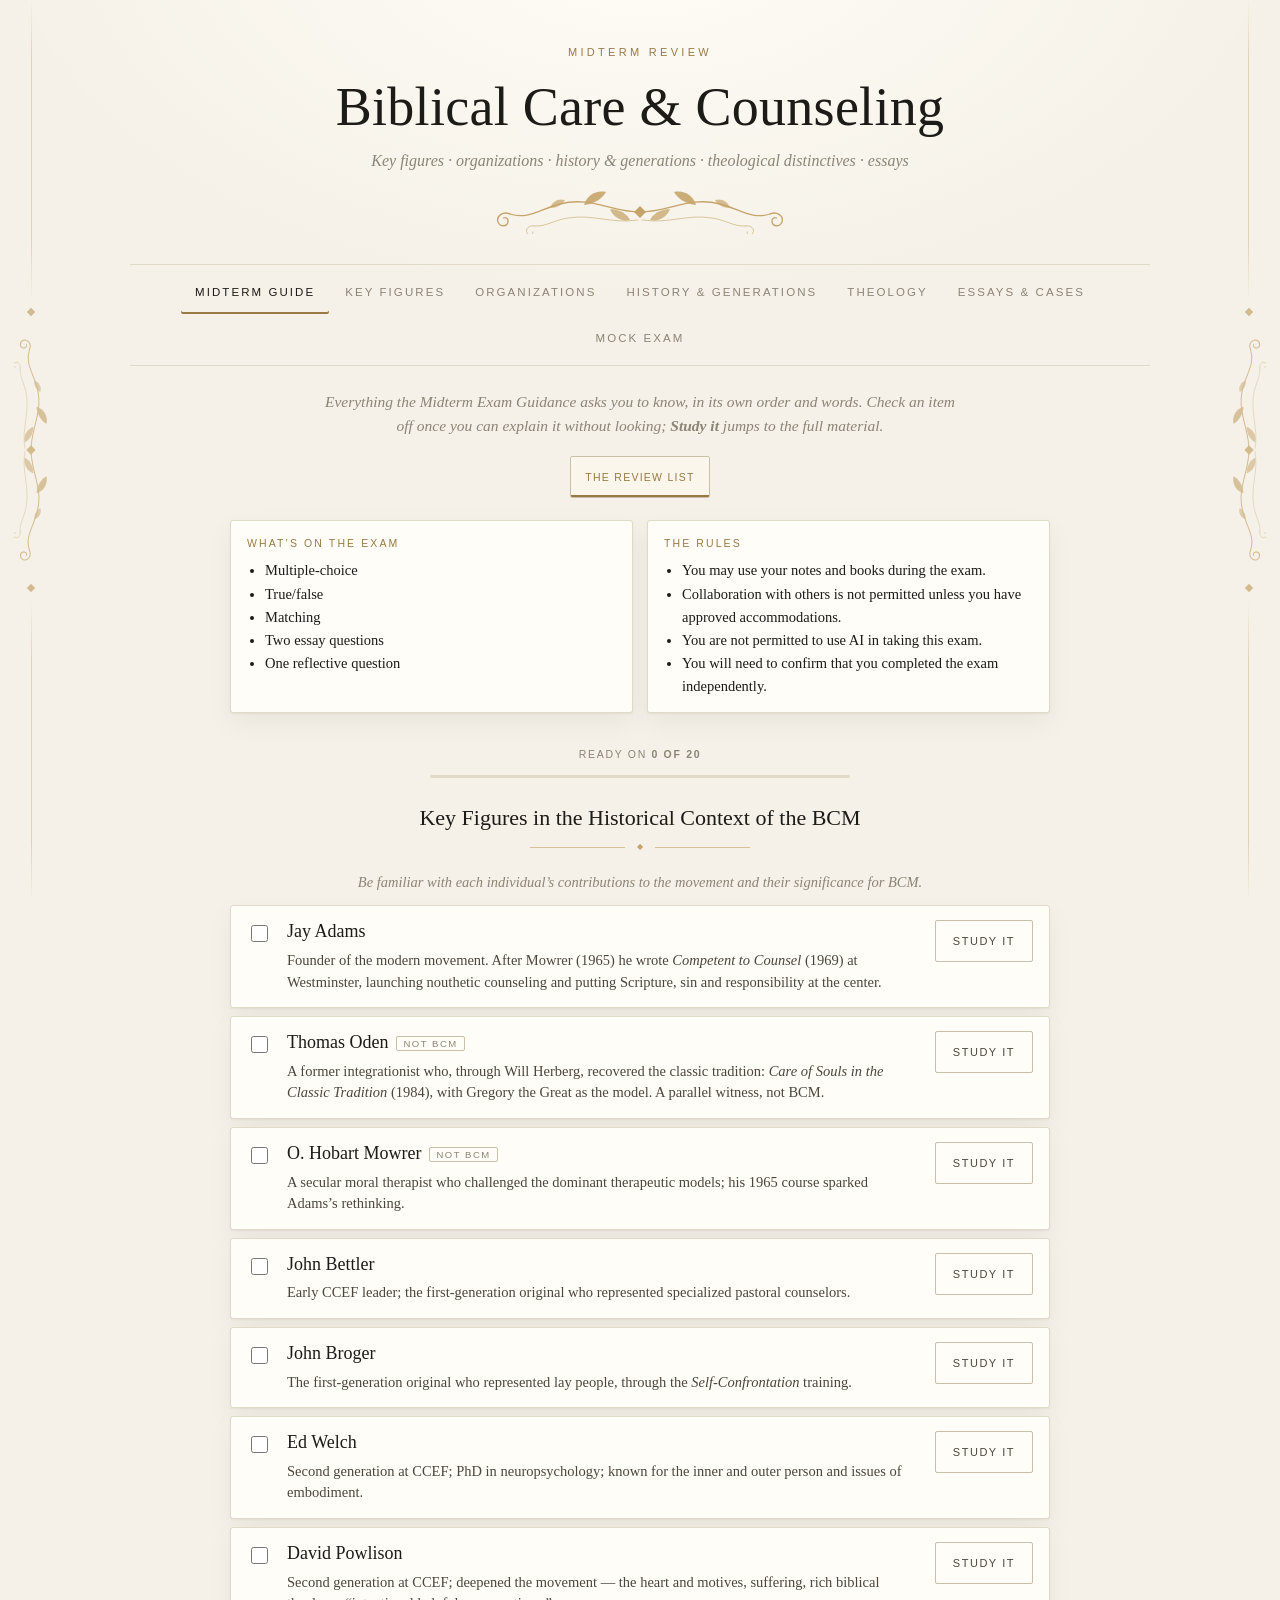
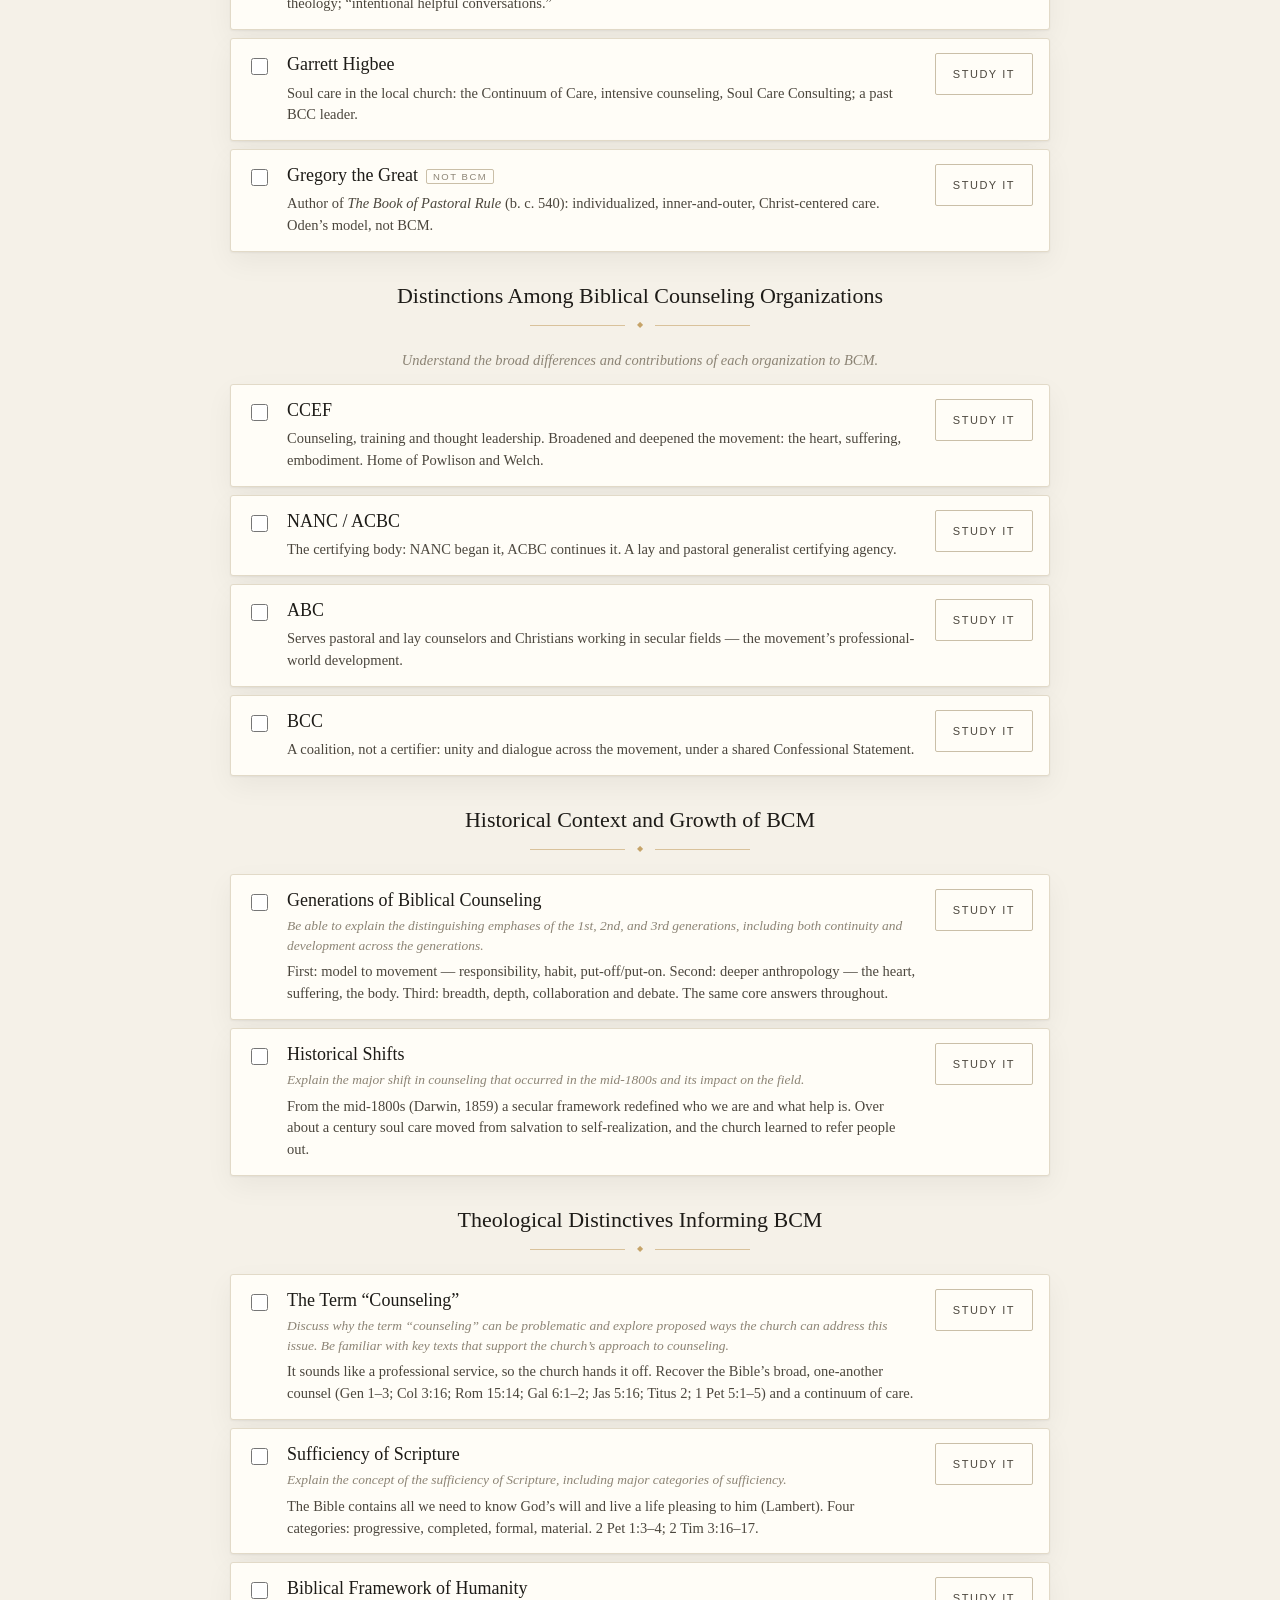
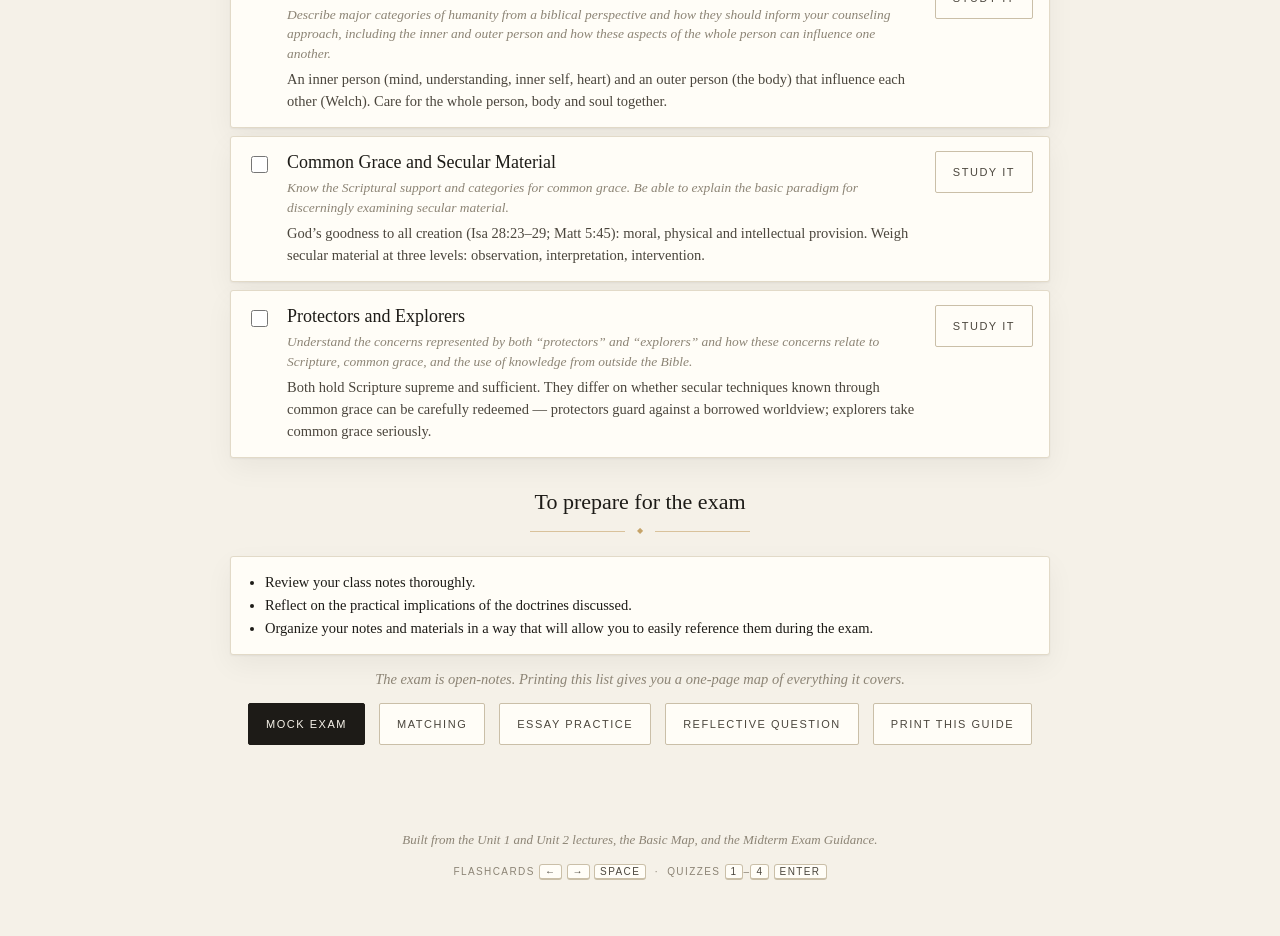
==== index.html @ 4cc7ddd6 "Midterm review for Biblical Care and Counseling Midterm Guide mirroring the exam guidance, key figur" ====
<!doctype html>
<html lang="en">
<head>
<meta charset="utf-8">
<meta name="viewport" content="width=device-width, initial-scale=1">
<title>Biblical Care &amp; Counseling &mdash; Midterm Review</title>
<meta name="description" content="Midterm review for Biblical Care and Counseling: key figures, organizations, the history and generations of the biblical counseling movement, and the theological distinctives. Charts, flashcards, matching, quizzes and essay outlines.">
<meta name="theme-color" content="#f5f1e8">
<link rel="icon" type="image/png" href="icon.png">
<link rel="apple-touch-icon" href="icon.png">
<meta property="og:type" content="website">
<meta property="og:site_name" content="Biblical Care &amp; Counseling &mdash; Midterm Review">
<meta property="og:url" content="https://daniel-projectt.github.io/bcc-midterm/">
<meta property="og:title" content="Biblical Care &amp; Counseling &mdash; Midterm Review">
<meta property="og:description" content="Key figures, organizations, history and generations, theological distinctives, essay outlines. Charts, flashcards, match and quizzes.">
<meta property="og:image" content="https://daniel-projectt.github.io/bcc-midterm/preview.png">
<meta property="og:image:width" content="1200">
<meta property="og:image:height" content="630">
<meta name="twitter:card" content="summary_large_image">
<style>
:root{
  --bg:#f5f1e8;
  --surface:#fffdf7;
  --surface-2:#faf6ec;
  --ink:#1d1b17;
  --ink-soft:#4b463d;
  --muted:#8c8475;
  --line:#e2dac8;
  --line-strong:#cabfa8;
  --gold:#9a7a44;
  --gold-soft:#c6a469;
  --ok:#3c6a51;
  --ok-bg:#e8f0ea;
  --bad:#9c3a2d;
  --bad-bg:#f8e7e4;
  --shadow:0 1px 2px rgba(29,27,23,.05), 0 10px 28px rgba(29,27,23,.05);
  --serif:"Palatino Linotype","Book Antiqua",Palatino,Cambria,"Times New Roman",serif;
  --greek:"Palatino Linotype",Cambria,"Times New Roman","Gentium Plus",serif;
  --sans:Optima,Candara,"Segoe UI",-apple-system,BlinkMacSystemFont,"Helvetica Neue",Arial,sans-serif;
}
*,*::before,*::after{box-sizing:border-box}
html{-webkit-text-size-adjust:100%}
body{
  margin:0;
  font-family:var(--serif);
  font-size:17px;line-height:1.6;
  color:var(--ink);
  background-color:var(--bg);
  background-image:radial-gradient(900px 520px at 50% -8%,#fffdf7 0%,rgba(255,253,247,0) 72%);
  background-attachment:fixed;
  -webkit-font-smoothing:antialiased;
}
.wrap{max-width:1060px;margin:0 auto;padding:0 20px;position:relative;z-index:1}
.gk{font-family:var(--greek)}

/* ---------- engraved side rails ---------- */
/* Slim by default (phones): a ruled margin with one diamond.
   Wider screens grow it into the flourish from the masthead, turned on its side. */
.rail{position:fixed;top:0;bottom:0;width:22px;display:none;flex-direction:column;align-items:center;justify-content:center;color:var(--gold-soft);pointer-events:none;z-index:0}
.rail.left{left:0}
.rail.right{right:0;transform:scaleX(-1)}
.rail .stem{flex:1 1 auto;width:1px;min-height:24px;background:linear-gradient(to bottom,transparent,currentColor 20%,currentColor 80%,transparent);opacity:.42}
.rail .bead{flex:0 0 auto;width:6px;height:6px;background:currentColor;transform:rotate(45deg);opacity:.7;margin:10px 0}
.rail .vine{display:none;flex:0 1 auto;width:34px;height:250px;min-height:120px;opacity:.7}
.rail .bead.bot{display:none}
@media (min-height:520px){ .rail{display:flex} }
@media (min-width:1180px) and (min-height:560px){
  .rail{width:62px}
  .rail .vine,.rail .bead.bot{display:block}
  .rail .vine{margin:0}
  .rail .vine{flex:0 1 auto}
}
@media (min-width:1380px){ .rail{width:84px} .rail .vine{width:46px;height:330px} }
@media (min-width:1600px){ .rail{width:104px} .rail .vine{width:56px;height:410px} }

/* ---------- masthead ---------- */
header{text-align:center;padding-block:44px 4px}
.eyebrow{font-family:var(--sans);font-size:11px;letter-spacing:.3em;text-transform:uppercase;color:var(--gold);margin:0 0 16px}
h1{font-weight:400;font-size:clamp(32px,6.2vw,54px);line-height:1.08;margin:0;letter-spacing:.005em}
.sub{margin:12px 0 0;color:var(--muted);font-style:italic;font-size:16px}
.orn{color:var(--gold-soft);display:block;margin:16px auto 0;width:min(320px,82%);height:auto}
.h2{font-weight:400;font-size:23px;text-align:center;margin:36px 0 6px;letter-spacing:.01em}
.h2 + .lead{margin-top:0}
.lead{text-align:center;font-style:italic;color:var(--muted);font-size:15px;max-width:640px;margin:0 auto 18px;line-height:1.55}
.divider{display:flex;align-items:center;gap:12px;justify-content:center;color:var(--gold-soft);margin:6px auto 18px;max-width:220px}
.divider::before,.divider::after{content:"";flex:1;height:1px;background:currentColor;opacity:.6}
.divider span{font-size:8px}

/* ---------- topics + modes ---------- */
.topics{display:flex;flex-wrap:wrap;justify-content:center;gap:2px;margin:26px 0 0;border-top:1px solid var(--line);border-bottom:1px solid var(--line);padding:5px 0}
.topic-btn{font-family:var(--sans);font-size:11.5px;letter-spacing:.18em;text-transform:uppercase;padding:13px 18px;background:none;border:0;color:var(--muted);cursor:pointer;border-radius:2px;transition:color .18s,box-shadow .18s;min-height:44px}
.topic-btn:hover{color:var(--ink)}
.topic-btn[aria-selected="true"]{color:var(--ink);box-shadow:inset 0 -2px 0 var(--gold)}
.intro{text-align:center;font-style:italic;color:var(--muted);margin:24px auto 0;max-width:640px;font-size:15.5px;line-height:1.55}
.modes{display:flex;justify-content:center;margin:18px 0 22px}
.hint{text-align:center;font-family:var(--sans);font-size:11px;letter-spacing:.08em;color:var(--muted);margin:-6px 0 18px;line-height:1.6}
.topic[hidden],.panel[hidden]{display:none}

/* ---------- generic controls ---------- */
.toolbar{display:flex;flex-wrap:wrap;gap:10px 14px;align-items:center;justify-content:center;margin:0 0 22px}
.toolbar.tight{margin:14px 0 0}
.btn{font-family:var(--sans);font-size:11px;letter-spacing:.14em;text-transform:uppercase;padding:11px 17px;min-height:42px;background:var(--surface);border:1px solid var(--line-strong);border-radius:2px;color:var(--ink-soft);cursor:pointer;transition:.18s}
.btn:hover{border-color:var(--gold);color:var(--gold)}
.btn.primary{background:var(--ink);border-color:var(--ink);color:#f7f3ea}
.btn.primary:hover{background:var(--gold);border-color:var(--gold);color:#fffdf7}
.btn:disabled{opacity:.4;cursor:not-allowed}
.seg{display:inline-flex;flex-wrap:wrap;border:1px solid var(--line-strong);border-radius:2px;overflow:hidden;background:var(--surface)}
.seg button{font-family:var(--sans);font-size:10.5px;letter-spacing:.12em;text-transform:uppercase;padding:10px 14px;min-height:40px;background:none;border:0;border-right:1px solid var(--line);color:var(--muted);cursor:pointer;transition:.18s}
.seg button:last-child{border-right:0}
.seg button[aria-pressed="true"]{background:var(--surface-2);color:var(--gold);box-shadow:inset 0 -2px 0 var(--gold)}
.seg button:hover{color:var(--ink)}
.label{font-family:var(--sans);font-size:10.5px;letter-spacing:.16em;text-transform:uppercase;color:var(--muted)}
button:focus-visible,.tile:focus-visible,.answer:focus-visible{outline:2px solid var(--gold);outline-offset:2px}
.spk{background:none;border:0;color:var(--line-strong);cursor:pointer;padding:6px;line-height:0;border-radius:50%;transition:.18s;vertical-align:middle}
.spk:hover{color:var(--gold);background:var(--surface-2)}

/* ---------- engraved bits ---------- */
.engraved{color:#fffdf5;-webkit-text-stroke:.6px rgba(150,118,64,.7);text-shadow:-1px -1px 0 #fff,2px 3px 5px rgba(96,78,48,.28)}
.card-corners{position:relative}
.card-corners .c{position:absolute;width:42px;height:42px;color:var(--gold-soft);opacity:.85;pointer-events:none}
.c.tl{top:6px;left:6px}.c.tr{top:6px;right:6px;transform:scaleX(-1)}.c.bl{bottom:6px;left:6px;transform:scaleY(-1)}.c.br{bottom:6px;right:6px;transform:scale(-1)}

/* ---------- review grid ---------- */
.grid{display:grid;grid-template-columns:repeat(auto-fill,minmax(184px,1fr));gap:14px}
.card{position:relative;background:var(--surface);border:1px solid var(--line);border-radius:3px;padding:20px 14px 16px;text-align:center;box-shadow:var(--shadow)}
.card.masked{cursor:pointer}
.card .num{position:absolute;top:9px;left:12px;font-family:var(--sans);font-size:10px;letter-spacing:.12em;color:var(--muted)}
.card .spk{position:absolute;top:5px;right:6px}
.glyphs{font-family:var(--greek);font-size:46px;line-height:1.15;letter-spacing:.04em}
.glyphs .lo,.lo{color:var(--gold)}
.name{font-family:var(--sans);font-size:11.5px;letter-spacing:.2em;text-transform:uppercase;margin-top:10px}
.tr{font-family:var(--sans);font-size:10.5px;letter-spacing:.1em;color:var(--muted);margin-top:3px}
.sound{font-style:italic;font-size:14.5px;color:var(--ink-soft);margin-top:7px;line-height:1.4}
.veil{filter:blur(9px);transition:filter .25s;user-select:none}
.veil.shown{filter:none}
.note{text-align:center;font-style:italic;color:var(--muted);font-size:14.5px;margin:22px auto 0;max-width:640px;line-height:1.55}

/* ---------- flashcards ---------- */
.flashWrap{max-width:470px;margin:0 auto}
.flash{perspective:1400px;height:350px;cursor:pointer}
.flashInner{position:relative;width:100%;height:100%;transition:transform .55s cubic-bezier(.4,.1,.2,1);transform-style:preserve-3d}
.flash.flipped .flashInner{transform:rotateY(180deg)}
.flash.noanim .flashInner{transition:none}   /* snap back to the front, so the next card's back never shows mid-turn */
.face{position:absolute;inset:0;backface-visibility:hidden;-webkit-backface-visibility:hidden;background:var(--surface);border:1px solid var(--line);border-radius:4px;box-shadow:var(--shadow);display:flex;flex-direction:column;align-items:center;justify-content:center;padding:28px 34px;overflow:auto;text-align:center}
.face.back{transform:rotateY(180deg);background:var(--surface-2)}
.face .big{font-family:var(--greek);font-size:clamp(66px,15vw,104px);line-height:1;letter-spacing:.03em}
.face .mid{font-family:var(--sans);font-size:clamp(22px,5.5vw,34px);letter-spacing:.14em;text-transform:uppercase}
.face .hint{font-family:var(--sans);font-size:10px;letter-spacing:.22em;text-transform:uppercase;color:var(--muted);margin:16px 0 0}
.face .bname{font-family:var(--sans);font-size:12.5px;letter-spacing:.22em;text-transform:uppercase;margin-top:12px}
.face .btr{font-family:var(--sans);font-size:10.5px;letter-spacing:.1em;color:var(--muted);margin-top:5px}
.face .bsound{font-style:italic;font-size:15px;margin-top:9px;color:var(--ink-soft);line-height:1.45}
.face .forms{font-family:var(--greek);font-size:21px;margin-top:10px;color:var(--gold);line-height:1.4}
.progress{height:2px;background:var(--line);margin:18px 0 10px;border-radius:2px;overflow:hidden}
.progress i{display:block;height:100%;background:var(--gold);transition:width .3s}
.counter{text-align:center;font-family:var(--sans);font-size:10.5px;letter-spacing:.18em;color:var(--muted);text-transform:uppercase;margin:0}

/* ---------- match ---------- */
.matchGrid{display:grid;grid-template-columns:1fr 1fr;gap:20px 26px;align-items:start}
.col h3{font-family:var(--sans);font-size:10.5px;letter-spacing:.2em;text-transform:uppercase;color:var(--muted);font-weight:400;margin:0 0 12px;text-align:center}
.tiles{display:grid;grid-template-columns:repeat(auto-fill,minmax(66px,1fr));gap:9px}
.tile{aspect-ratio:1;display:grid;place-items:center;font-family:var(--greek);font-size:31px;background:var(--surface);border:1px solid var(--line);border-radius:3px;cursor:pointer;color:var(--ink);transition:.16s;box-shadow:var(--shadow)}
.tile:hover{border-color:var(--gold-soft)}
.tiles.wide{grid-template-columns:repeat(auto-fill,minmax(126px,1fr))}
.tiles.wide .tile{aspect-ratio:auto;min-height:58px;padding:10px 8px;font-family:var(--sans);font-size:11.5px;letter-spacing:.14em;text-transform:uppercase;text-align:center;line-height:1.35}
.tiles.wide.sound .tile{font-family:var(--serif);font-size:14px;letter-spacing:0;text-transform:none;font-style:italic}
.tile.sel{border-color:var(--gold);box-shadow:0 0 0 2px rgba(154,122,68,.22)}
.tile.done{opacity:.3;pointer-events:none;border-style:dashed;color:var(--ok);border-color:var(--ok)}
.tile.bad{animation:shake .36s;border-color:var(--bad);color:var(--bad);background:var(--bad-bg)}
@keyframes shake{0%,100%{transform:translateX(0)}20%{transform:translateX(-5px)}40%{transform:translateX(5px)}60%{transform:translateX(-3px)}80%{transform:translateX(3px)}}
.scoreline{text-align:center;font-family:var(--sans);font-size:11px;letter-spacing:.16em;text-transform:uppercase;color:var(--muted);margin:0 0 18px}
.scoreline b{color:var(--ink);font-weight:400}
.banner{text-align:center;background:var(--ok-bg);border:1px solid #cbdcd0;color:var(--ok);border-radius:3px;padding:14px;margin:0 0 20px;font-style:italic}

/* ---------- quiz / practice ---------- */
.quizWrap{max-width:680px;margin:0 auto}
.dots{display:flex;flex-wrap:wrap;gap:6px;justify-content:center;margin-bottom:24px}
.dots i{width:7px;height:7px;border-radius:50%;background:var(--line-strong);transition:.2s}
.dots i.on{background:var(--gold);transform:scale(1.35)}
.dots i.ok{background:var(--ok)}
.dots i.no{background:var(--bad)}
.qcard{background:var(--surface);border:1px solid var(--line);border-radius:4px;box-shadow:var(--shadow);padding:34px 30px 30px}
.qnum{font-family:var(--sans);font-size:10px;letter-spacing:.24em;text-transform:uppercase;color:var(--gold);text-align:center}
.qtext{text-align:center;font-size:20px;margin:12px auto 0;line-height:1.45;max-width:520px}
.qglyph{font-family:var(--greek);text-align:center;font-size:82px;line-height:1.15;margin:12px 0 0;letter-spacing:.04em}
.qglyph.word{font-size:58px}
.qglyph.ink{color:var(--ink)}
.meaning{text-align:center;font-style:italic;color:var(--muted);margin:4px 0 16px}
.opts{display:grid;grid-template-columns:1fr 1fr;gap:11px;margin-top:24px}
.opt{position:relative;font-family:var(--serif);font-size:16.5px;background:var(--surface-2);border:1px solid var(--line);border-radius:3px;padding:16px 14px 14px;min-height:54px;cursor:pointer;color:var(--ink);transition:.16s;text-align:center;line-height:1.35}
.opt:hover:not(:disabled){border-color:var(--gold-soft);background:#fff}
.opt.glyph{font-family:var(--greek);font-size:36px;line-height:1.25;padding:14px 10px}
.opt .k{position:absolute;top:6px;left:9px;font-family:var(--sans);font-size:9.5px;letter-spacing:.1em;color:var(--muted);font-style:normal}
.opt.correct{background:var(--ok-bg);border-color:var(--ok);color:var(--ok)}
.opt.wrong{background:var(--bad-bg);border-color:var(--bad);color:var(--bad)}
.opt:disabled{cursor:default}
.feedback{text-align:center;margin-top:20px;font-style:italic;color:var(--ink-soft);min-height:26px;line-height:1.5}
.qfoot{display:flex;justify-content:center;margin-top:16px}
.answer{display:block;width:100%;font-family:var(--greek);font-size:24px;padding:12px 14px;border:1px solid var(--line-strong);border-radius:3px;background:#fff;text-align:center;color:var(--ink)}
.answer::placeholder{font-family:var(--serif);font-style:italic;font-size:16px;color:#b5ad9c}
.answer.ok{border-color:var(--ok);background:var(--ok-bg)}
.answer.bad{border-color:var(--bad);background:var(--bad-bg)}
.keys{display:flex;gap:8px;justify-content:center;margin-top:12px;flex-wrap:wrap}
.keys .ins{font-family:var(--greek);font-size:18px;text-transform:none;letter-spacing:0;padding:8px 16px}
.rh{margin-top:16px;text-align:left;background:var(--surface-2);border:1px solid var(--line);border-radius:3px;padding:12px 16px}
.rh ul{margin:6px 0 0;padding-left:18px;font-size:14.5px;color:var(--ink-soft)}
.rh li{margin:4px 0;line-height:1.45}
.result{text-align:center;background:var(--surface);border:1px solid var(--line);border-radius:4px;box-shadow:var(--shadow);padding:40px 26px 34px}
.result .big{font-size:60px;line-height:1;color:var(--gold)}
.result .rsub{font-family:var(--sans);font-size:11px;letter-spacing:.2em;text-transform:uppercase;color:var(--muted);margin-top:12px}
.result .verdict{font-style:italic;color:var(--ink-soft);margin-top:14px}
.misslist{margin:26px auto 0;max-width:470px;text-align:left;border-top:1px solid var(--line)}
.misslist > div{display:flex;gap:14px;align-items:baseline;padding:10px 2px;border-bottom:1px solid var(--line)}
.misslist .g{font-family:var(--greek);font-size:24px;min-width:74px;letter-spacing:.03em}
.misslist .t{font-size:14.5px;color:var(--ink-soft);font-style:italic;line-height:1.45}
.misslist .t b{font-family:var(--sans);font-size:11px;letter-spacing:.16em;text-transform:uppercase;font-weight:400;color:var(--ink);display:block;font-style:normal}

/* ---------- tables, rule cards, chips ---------- */
.tblwrap{overflow-x:auto;margin:0 -4px;padding:0 4px}
.tbl{width:100%;min-width:560px;border-collapse:collapse;background:var(--surface);border:1px solid var(--line);box-shadow:var(--shadow)}
.tbl th{font-family:var(--sans);font-size:10.5px;letter-spacing:.18em;text-transform:uppercase;color:var(--muted);font-weight:400;padding:12px 12px;border-bottom:1px solid var(--line);text-align:left;white-space:nowrap}
.tbl td{padding:12px;border-bottom:1px solid var(--line);vertical-align:top;font-size:15.5px;line-height:1.5}
.tbl tr:last-child td{border-bottom:0}
.tbl .gk{font-size:27px;line-height:1.2;white-space:nowrap}
.tbl .gk.sm{font-size:21px}
.tbl .gk.forms{white-space:normal;line-height:1.5}
.tbl .gk.forms i{font-style:normal;display:inline-block;min-width:1.9em}
.tbl .it{font-style:italic;color:var(--ink-soft)}
.tbl .mn{font-size:14.5px;color:var(--ink-soft);max-width:300px}
.tbl .kw{font-family:var(--sans);font-size:12px;letter-spacing:.06em;color:var(--gold)}
.tbl .cs{font-family:var(--sans);font-size:11.5px;letter-spacing:.18em;text-transform:uppercase;white-space:nowrap}
.rules{display:grid;grid-template-columns:repeat(auto-fit,minmax(270px,1fr));gap:14px}
.rule{background:var(--surface);border:1px solid var(--line);border-radius:3px;padding:18px 20px;box-shadow:var(--shadow)}
.rule h4{font-family:var(--sans);font-size:10.5px;letter-spacing:.2em;text-transform:uppercase;color:var(--gold);margin:0 0 8px;font-weight:400}
.rule p{margin:0;font-size:15px;line-height:1.5}
.rule .ex{font-style:italic;color:var(--muted);font-size:14.5px;margin-top:6px;line-height:1.55}
.rule .ex .gk{font-style:normal;color:var(--ink);font-size:17px}
.chips{display:flex;flex-wrap:wrap;gap:8px;justify-content:center}
.chip{background:var(--surface);border:1px solid var(--line);border-radius:3px;padding:8px 13px;font-size:14.5px;color:var(--ink-soft);box-shadow:var(--shadow)}
.chip .gk{font-size:21px;color:var(--ink);margin-right:8px}
.chip .tl{font-family:var(--sans);letter-spacing:.06em;color:var(--gold);margin-right:6px}
.chip .gk .lo{color:var(--gold)}

/* ---------- vocabulary ---------- */
.tbl .rk{font-family:var(--sans);font-size:10.5px;letter-spacing:.12em;color:var(--muted);width:1%;padding-top:17px}
.tbl.vocab .kw,.tbl.vocab .it,.tbl.vocab .mn{padding-top:16px}
#vListSeg button{min-width:42px}
.tbl tr.masked{cursor:pointer}
.face .big.vword{font-size:clamp(42px,10.5vw,66px);line-height:1.15}
.face .mid.vmean{font-size:clamp(19px,4.6vw,27px);line-height:1.35}
.face .bname.vgloss{font-size:14px;line-height:1.5}
.tiles.words,.tiles.glosses,.tiles.translits{grid-template-columns:repeat(auto-fill,minmax(128px,1fr))}
.tiles.words .tile,.tiles.glosses .tile,.tiles.translits .tile{aspect-ratio:auto;min-height:60px;padding:10px 8px;text-align:center;line-height:1.3}
.tiles.words .tile{font-family:var(--greek);font-size:23px}
.tiles.glosses .tile{font-family:var(--serif);font-size:14.5px;font-style:italic}
.tiles.translits .tile{font-family:var(--sans);font-size:14px;letter-spacing:.06em}

footer{text-align:center;padding:46px 20px 56px;color:var(--muted);font-size:13px;font-style:italic}
footer .keys{font-family:var(--sans);font-size:10px;letter-spacing:.14em;text-transform:uppercase;font-style:normal;margin-top:12px;color:var(--muted);display:block}
kbd{font-family:var(--sans);font-size:10px;border:1px solid var(--line-strong);border-bottom-width:2px;border-radius:3px;padding:1px 5px;background:var(--surface);color:var(--ink-soft)}

/* below this width the page fills the screen, so make room for the rails */
@media (max-width:1100px){ .wrap{padding:0 34px} }
@media (max-width:640px){
  body{font-size:16px}
  .matchGrid{grid-template-columns:1fr;gap:26px}
  .opts{grid-template-columns:1fr}
  .grid{grid-template-columns:repeat(auto-fill,minmax(146px,1fr))}
  .flash{height:330px}
  .qcard{padding:30px 18px 24px}
  .card-corners .c{width:32px;height:32px}
  .topic-btn{padding:12px 12px;font-size:11px}
}
@media print{
  body{background:#fff;background-image:none}
  .topics,.modes,.toolbar,.spk,footer,.orn,.hint,.intro,.rail{display:none!important}
  .wrap{padding:0}
  .card{break-inside:avoid;box-shadow:none}
  .grid{grid-template-columns:repeat(4,1fr);gap:8px}
  .veil{filter:none!important}
  header{padding-block:0 10px}
}

/* ================= additions for the midterm review ================= */
.topic-btn{padding:13px 14px}
.filters{display:flex;flex-wrap:wrap;gap:10px 14px;align-items:center;justify-content:center;margin:0 0 20px}
.count{font-family:var(--sans);font-size:10.5px;letter-spacing:.16em;text-transform:uppercase;color:var(--muted)}

/* people / organization cards */
.pgrid{display:grid;grid-template-columns:repeat(auto-fill,minmax(300px,1fr));gap:16px}
.pcard{position:relative;background:var(--surface);border:1px solid var(--line);border-radius:3px;padding:22px 22px 18px;box-shadow:var(--shadow);display:flex;flex-direction:column}
.pcard.dim{opacity:.55}
.pcard h3{font-family:var(--serif);font-weight:400;font-size:22px;line-height:1.2;margin:0 0 4px;padding-right:56px}
.pcard .yrs{font-family:var(--sans);font-size:10.5px;letter-spacing:.16em;text-transform:uppercase;color:var(--muted)}
.pcard .tag{display:inline-block;font-family:var(--sans);font-size:9.5px;letter-spacing:.16em;text-transform:uppercase;color:var(--gold);border:1px solid var(--gold-soft);border-radius:2px;padding:2px 7px;margin:8px 6px 0 0}
.pcard .tag.no{color:var(--muted);border-color:var(--line-strong)}
.pcard .star{position:absolute;top:14px;right:14px;font-family:var(--sans);font-size:9.5px;letter-spacing:.14em;text-transform:uppercase;color:var(--gold)}
.pcard ul{margin:12px 0 0;padding-left:18px;font-size:14.5px;line-height:1.5;color:var(--ink-soft)}
.pcard li{margin:4px 0}
.pcard .why{margin-top:12px;padding:10px 0 0;border-top:1px solid var(--line);font-style:italic;font-size:14px;color:var(--ink);line-height:1.5}
.pcard .why b{font-family:var(--sans);font-style:normal;font-weight:400;font-size:10px;letter-spacing:.18em;text-transform:uppercase;color:var(--gold);display:block;margin-bottom:3px}
.pcard .q{margin-top:10px;font-size:13.5px;line-height:1.5;color:var(--ink-soft);border-left:2px solid var(--gold-soft);padding-left:12px}
.pcard .q small{display:block;font-family:var(--sans);font-size:10px;letter-spacing:.1em;color:var(--muted);margin-top:3px;font-style:normal}

/* comparison + generations tables */
.tbl td.head{font-family:var(--sans);font-size:11.5px;letter-spacing:.16em;text-transform:uppercase;color:var(--gold);white-space:nowrap;vertical-align:top}
.tbl td ul{margin:0;padding-left:16px}
.tbl td li{margin:3px 0}
.tbl .sm{font-size:14px}

/* timeline */
.tl{position:relative;margin:0 auto;max-width:760px;padding-left:8px}
.tl::before{content:"";position:absolute;left:96px;top:6px;bottom:6px;width:1px;background:var(--gold-soft);opacity:.7}
.tl .ev{display:grid;grid-template-columns:78px 1fr;gap:26px;padding:9px 0;position:relative}
.tl .ev::before{content:"";position:absolute;left:92px;top:19px;width:7px;height:7px;background:var(--gold-soft);transform:rotate(45deg)}
.tl .ev.big::before{background:var(--gold);width:9px;height:9px;left:91px;top:18px}
.tl .y{font-family:var(--sans);font-size:11.5px;letter-spacing:.1em;color:var(--gold);text-align:right;padding-top:5px;font-variant-numeric:tabular-nums}
.tl .t{font-size:15.5px;line-height:1.45}
.tl .t b{font-weight:400;color:var(--ink)}
.tl .t span{display:block;color:var(--ink-soft);font-size:14px;margin-top:2px}
.tl .era{grid-column:1/-1;font-family:var(--sans);font-size:10.5px;letter-spacing:.2em;text-transform:uppercase;color:var(--muted);margin:14px 0 2px 104px}
@media (max-width:640px){ .tl::before{left:64px} .tl .ev{grid-template-columns:52px 1fr;gap:18px} .tl .ev::before{left:60px} .tl .ev.big::before{left:59px} .tl .era{margin-left:72px} }

/* notes */
.secnav{display:flex;flex-wrap:wrap;gap:6px;justify-content:center;margin:0 0 22px}
.secnav a{font-family:var(--sans);font-size:10.5px;letter-spacing:.14em;text-transform:uppercase;color:var(--muted);text-decoration:none;padding:7px 11px;border:1px solid var(--line);border-radius:2px;background:var(--surface)}
.secnav a:hover{color:var(--gold);border-color:var(--gold-soft)}
.note-sec{max-width:760px;margin:0 auto 34px}
.note-sec h2{font-family:var(--serif);font-weight:400;font-size:24px;text-align:center;margin:0 0 4px}
.note-sec h3{font-family:var(--sans);font-weight:400;font-size:11px;letter-spacing:.2em;text-transform:uppercase;color:var(--gold);margin:22px 0 8px}
.note-sec p{margin:0 0 8px;font-size:15.5px;line-height:1.6}
.note-sec ul,.note-sec ol{margin:4px 0 10px;padding-left:20px;font-size:15px;line-height:1.55;color:var(--ink)}
.note-sec li{margin:4px 0}
.note-sec .ref{font-family:var(--sans);font-size:11px;letter-spacing:.06em;color:var(--gold);white-space:nowrap}
.quote{margin:12px 0;padding:12px 16px;border-left:2px solid var(--gold-soft);background:var(--surface);font-size:14.5px;line-height:1.55;color:var(--ink-soft);font-style:italic}
.quote small{display:block;font-family:var(--sans);font-size:10.5px;letter-spacing:.08em;color:var(--muted);font-style:normal;margin-top:5px}
.boxrow{display:grid;grid-template-columns:1fr 1fr;gap:14px;margin:12px 0}
.box{background:var(--surface);border:1px solid var(--line);border-radius:3px;padding:14px 16px;box-shadow:var(--shadow)}
.box h4{font-family:var(--sans);font-weight:400;font-size:10.5px;letter-spacing:.2em;text-transform:uppercase;color:var(--gold);margin:0 0 8px}
.box ul{margin:0;padding-left:18px;font-size:14.5px}
.exam-tip{background:var(--surface-2);border:1px solid var(--line);border-radius:3px;padding:12px 16px;margin:14px 0;font-size:14.5px;line-height:1.55}
.exam-tip b{font-family:var(--sans);font-weight:400;font-size:10px;letter-spacing:.18em;text-transform:uppercase;color:var(--gold);display:block;margin-bottom:4px}
@media (max-width:640px){ .boxrow{grid-template-columns:1fr} }

/* essays */
details.outline{background:var(--surface);border:1px solid var(--line);border-radius:3px;margin:0 0 12px;box-shadow:var(--shadow)}
details.outline summary{cursor:pointer;padding:16px 20px;font-family:var(--serif);font-size:18.5px;line-height:1.35;list-style:none;display:flex;gap:12px;align-items:baseline}
details.outline summary::-webkit-details-marker{display:none}
details.outline summary::before{content:"\25C6";font-size:8px;color:var(--gold-soft);flex:0 0 auto}
details.outline[open] summary::before{color:var(--gold)}
details.outline .body{padding:0 20px 18px 40px;font-size:15px;line-height:1.55}
details.outline .body h4{font-family:var(--sans);font-weight:400;font-size:10.5px;letter-spacing:.2em;text-transform:uppercase;color:var(--gold);margin:14px 0 6px}
details.outline .body ul{margin:0;padding-left:18px}
.practice{max-width:760px;margin:0 auto}
.practice textarea{width:100%;min-height:260px;font-family:var(--serif);font-size:16px;line-height:1.6;padding:16px 18px;border:1px solid var(--line-strong);border-radius:3px;background:#fff;color:var(--ink);resize:vertical}
.practice textarea:focus{outline:2px solid var(--gold);outline-offset:1px}
.pmeta{display:flex;justify-content:space-between;gap:12px;flex-wrap:wrap;margin:8px 0 0;font-family:var(--sans);font-size:10.5px;letter-spacing:.14em;text-transform:uppercase;color:var(--muted)}
.checks{margin:16px 0 0;display:grid;gap:6px}
.checks label{display:flex;gap:10px;align-items:flex-start;font-size:14.5px;line-height:1.45;cursor:pointer}
.checks input{margin-top:4px;accent-color:var(--gold)}
.checks label.done{color:var(--muted);text-decoration:line-through}
.prompt{font-family:var(--serif);font-size:19px;line-height:1.45;text-align:center;max-width:640px;margin:0 auto 18px}
.casecard{background:var(--surface);border:1px solid var(--line);border-radius:3px;padding:20px 22px;margin:0 0 14px;box-shadow:var(--shadow)}
.casecard h3{font-family:var(--serif);font-weight:400;font-size:21px;margin:0 0 6px}
.casecard .src{font-family:var(--sans);font-size:10.5px;letter-spacing:.16em;text-transform:uppercase;color:var(--muted);margin-bottom:10px}
.casecard p{font-size:15px;line-height:1.55;margin:0 0 8px;color:var(--ink-soft)}
.casecard .asks{margin:8px 0 0;padding-left:18px;font-size:14.5px}
.casecard .angles{margin:12px 0 0;padding:10px 0 0;border-top:1px solid var(--line);font-size:14px;line-height:1.5}
.casecard .angles b{font-family:var(--sans);font-weight:400;font-size:10px;letter-spacing:.18em;text-transform:uppercase;color:var(--gold);display:block;margin-bottom:4px}

/* quiz extras */
.opt.tf{font-family:var(--sans);font-size:12px;letter-spacing:.16em;text-transform:uppercase}
.opts.two{grid-template-columns:1fr 1fr}
.qtag{display:inline-block;font-family:var(--sans);font-size:9.5px;letter-spacing:.16em;text-transform:uppercase;color:var(--gold);border:1px solid var(--gold-soft);border-radius:2px;padding:2px 7px;margin:0 0 8px}
.setup{max-width:560px;margin:0 auto;text-align:center}
.setup .row{margin:12px 0}
.misslist .g{font-family:var(--serif);font-size:15px;min-width:0;flex:1;letter-spacing:0}
.misslist > div{flex-direction:column;gap:4px}
.misslist .t{font-style:normal}

/* text tiles for Match (long descriptions, not glyphs) */
.tiles.text{grid-template-columns:1fr;gap:8px}
.tiles.text .tile{aspect-ratio:auto;display:block;min-height:48px;padding:11px 14px;font-family:var(--serif);font-size:15px;line-height:1.4;text-align:left}
.tiles.text.names .tile{font-size:16.5px}
.flash{height:420px}
.face .bsound{font-size:15px;line-height:1.55}
@media (max-width:640px){ .flash{height:440px} }

/* midterm guide */
.gtop{display:grid;grid-template-columns:1fr 1fr;gap:14px;max-width:820px;margin:0 auto 26px}
.gtop .box ul{margin:0}
.gprog{max-width:820px;margin:0 auto 22px;text-align:center}
.gprog .bar{height:3px;background:var(--line);margin:8px auto 0;max-width:420px;overflow:hidden;border-radius:2px}
.gprog .bar i{display:block;height:100%;background:var(--gold);transition:width .3s}
.gsec{max-width:820px;margin:0 auto 26px}
.gsec h2{font-family:var(--serif);font-weight:400;font-size:22px;text-align:center;margin:0 0 4px}
.gsec .gask{text-align:center;font-style:italic;color:var(--muted);font-size:14.5px;margin:0 auto 12px;max-width:620px;line-height:1.5}
.gitem{display:grid;grid-template-columns:auto 1fr auto;gap:12px 16px;align-items:start;background:var(--surface);border:1px solid var(--line);border-radius:3px;padding:14px 16px;margin:0 0 8px;box-shadow:var(--shadow)}
.gitem input{margin-top:5px;width:17px;height:17px;accent-color:var(--gold);cursor:pointer}
.gitem .gt{font-family:var(--serif);font-size:18px;line-height:1.3}
.gitem .gt .nb{font-family:var(--sans);font-size:9.5px;letter-spacing:.16em;text-transform:uppercase;color:var(--muted);border:1px solid var(--line-strong);border-radius:2px;padding:1px 6px;margin-left:8px;vertical-align:middle}
.gitem .gq{font-size:13.5px;color:var(--muted);font-style:italic;margin-top:4px;line-height:1.45}
.gitem .gs{font-size:14.5px;color:var(--ink-soft);margin-top:6px;line-height:1.5}
.gitem.ok{background:var(--surface-2)}
.gitem.ok .gt{color:var(--muted)}
.gitem .btn{white-space:nowrap}
.flashhit{outline:2px solid var(--gold);outline-offset:3px;transition:outline-color 1.2s}
@media (max-width:640px){ .gtop{grid-template-columns:1fr} .gitem{grid-template-columns:auto 1fr} .gitem .btn{grid-column:2;justify-self:start} }

@media print{
  .secnav,.filters,.practice textarea,.gitem .btn,.gitem input,.gprog .bar{display:none!important}
  details.outline{break-inside:avoid} details.outline .body{display:block}
  .gitem{grid-template-columns:1fr;box-shadow:none;break-inside:avoid;padding:8px 10px}
  .gitem.ok{background:none}
}
</style>
</head>
<body>
<svg width="0" height="0" style="position:absolute;width:0;height:0" aria-hidden="true" focusable="false">
  <symbol id="flourish" viewBox="0 0 320 44">
    <g id="flh" fill="none" stroke="currentColor" stroke-width="1.3" stroke-linecap="round">
      <path d="M160 22 C132 22 110 6 80 14 C60 19 48 30 30 24"/>
      <path d="M30 24 c-7-3-14 2-12 8 c2 5 9 5 10 0 c0.6-3-2-5-4.5-4"/>
      <path d="M158 30 C130 34 114 24 88 28 C74 30 66 37 54 36" stroke-width=".8" opacity=".75"/>
      <path d="M54 36 c-5-1-9 3-7 7 c2 3 6 2 6-1" stroke-width=".8" opacity=".75"/>
      <path d="M104 15 c3-10 12-15 22-13 c-4 7-12 12-22 13z" fill="currentColor" stroke="none" opacity=".9"/>
      <path d="M130 19 c3 8 11 13 20 11 c-3-6-10-11-20-11z" fill="currentColor" stroke="none" opacity=".75"/>
      <path d="M70 18 c2-7 9-10 15-8 c-3 5-8 8-15 8z" fill="currentColor" stroke="none" opacity=".7"/>
    </g>
    <use href="#flh" transform="matrix(-1 0 0 1 320 0)"/>
    <path d="M160 16 l6 6-6 6-6-6z" fill="currentColor"/>
  </symbol>
  <symbol id="corner" viewBox="0 0 60 60">
    <g fill="none" stroke="currentColor" stroke-width="1.2" stroke-linecap="round">
      <path d="M4 58 V26 C4 12 12 4 26 4 H58"/>
      <path d="M12 52 V30 C12 20 20 12 30 12 H52" stroke-width=".7" opacity=".7"/>
      <path d="M26 4 c-9 4-12 15-3 19 c6 3 11-3 8-7 c-2-3-7-1-5 2"/>
    </g>
    <path d="M28 20 c6-3 12-1 14 6 c-6 1-11-1-14-6z" fill="currentColor" opacity=".8"/>
    <path d="M8 8 l4 4-4 4-4-4z" fill="currentColor"/>
  </symbol>
</svg>

<div class="rail left" aria-hidden="true">
  <span class="stem"></span>
  <span class="bead top"></span>
  <svg class="vine" viewBox="0 0 44 320" aria-hidden="true"><g transform="translate(44,0) rotate(90)"><use href="#flourish" width="320" height="44"/></g></svg>
  <span class="bead bot"></span>
  <span class="stem"></span>
</div>
<div class="rail right" aria-hidden="true">
  <span class="stem"></span>
  <span class="bead top"></span>
  <svg class="vine" viewBox="0 0 44 320" aria-hidden="true"><g transform="translate(44,0) rotate(90)"><use href="#flourish" width="320" height="44"/></g></svg>
  <span class="bead bot"></span>
  <span class="stem"></span>
</div>

<div class="wrap">

  <header>
    <p class="eyebrow">Midterm Review</p>
    <h1>Biblical Care &amp; Counseling</h1>
    <p class="sub">Key figures &middot; organizations &middot; history &amp; generations &middot; theological distinctives &middot; essays</p>
    <svg class="orn" viewBox="0 0 320 44" aria-hidden="true"><use href="#flourish"/></svg>
  </header>

  <nav class="topics" role="tablist" aria-label="Topics">
    <button class="topic-btn" role="tab" data-topic="guide"    aria-selected="true">Midterm Guide</button>
    <button class="topic-btn" role="tab" data-topic="people"   aria-selected="false">Key Figures</button>
    <button class="topic-btn" role="tab" data-topic="orgs"     aria-selected="false">Organizations</button>
    <button class="topic-btn" role="tab" data-topic="history"  aria-selected="false">History &amp; Generations</button>
    <button class="topic-btn" role="tab" data-topic="theology" aria-selected="false">Theology</button>
    <button class="topic-btn" role="tab" data-topic="essays"   aria-selected="false">Essays &amp; Cases</button>
    <button class="topic-btn" role="tab" data-topic="exam"     aria-selected="false">Mock Exam</button>
  </nav>

  <main>

    <!-- ================= MIDTERM GUIDE ================= -->
    <section class="topic" id="topic-guide">
      <p class="intro">Everything the Midterm Exam Guidance asks you to know, in its own order and words. Check an item off once you can explain it without looking; <b>Study it</b> jumps to the full material.</p>
      <div class="modes"><div class="seg" data-modes="guide">
        <button type="button" data-mode="overview" aria-pressed="true">The review list</button>
      </div></div>
      <div class="panel" data-panel="guide/overview"><div id="guideRoot"></div></div>
    </section>

    <!-- ================= KEY FIGURES ================= -->
    <section class="topic" id="topic-people" hidden>
      <p class="intro">The nine names on the study guide, plus the people around them. Know each one&rsquo;s contribution and why it matters for the movement &mdash; and which of them were <i>not</i> part of it.</p>
      <div class="modes"><div class="seg" data-modes="people">
        <button type="button" data-mode="chart" aria-pressed="true">Chart</button>
        <button type="button" data-mode="cards" aria-pressed="false">Flashcards</button>
        <button type="button" data-mode="match" aria-pressed="false">Match</button>
        <button type="button" data-mode="quiz" aria-pressed="false">Quiz</button>
      </div></div>
      <div class="panel" data-panel="people/chart">
        <div class="filters">
          <span class="label">Show</span>
          <div class="seg" id="pFilter">
            <button type="button" data-pf="guide" aria-pressed="true">On the study guide</button>
            <button type="button" data-pf="all" aria-pressed="false">Everyone</button>
            <button type="button" data-pf="notbcm" aria-pressed="false">Not BCM</button>
          </div>
        </div>
        <div class="pgrid" id="peopleGrid"></div>
      </div>
      <div class="panel" data-panel="people/cards" hidden>
        <p class="hint">Front: the name. Back: who they were and why they matter. Space flips, arrows move.</p>
        <div class="toolbar"><button class="btn" type="button" id="pcShuffle">Shuffle deck</button></div>
        <div id="peopleCards"></div>
      </div>
      <div class="panel" data-panel="people/match" hidden>
        <p class="hint">Tap a name, then the line that describes them.</p>
        <div id="peopleMatch"></div>
      </div>
      <div class="panel" data-panel="people/quiz" hidden>
        <p class="hint">Multiple choice and true/false, like the exam. Keys <kbd>1</kbd>&ndash;<kbd>4</kbd> answer, <kbd>Enter</kbd> moves on.</p>
        <div id="peopleQuiz"></div>
      </div>
    </section>

    <!-- ================= ORGANIZATIONS ================= -->
    <section class="topic" id="topic-orgs">
      <p class="intro">Think in roles and relationships: some train, some certify, some publish, some counsel, some build coalitions. The study guide singles out CCEF, NANC/ACBC, ABC and BCC &mdash; the comparison table is for those four.</p>
      <div class="modes"><div class="seg" data-modes="orgs">
        <button type="button" data-mode="chart" aria-pressed="true">Chart</button>
        <button type="button" data-mode="cards" aria-pressed="false">Flashcards</button>
        <button type="button" data-mode="match" aria-pressed="false">Match</button>
        <button type="button" data-mode="quiz" aria-pressed="false">Quiz</button>
      </div></div>
      <div class="panel" data-panel="orgs/chart"><div id="orgChart"></div></div>
      <div class="panel" data-panel="orgs/cards" hidden>
        <div class="toolbar"><button class="btn" type="button" id="ocShuffle">Shuffle deck</button></div>
        <div id="orgCards"></div>
      </div>
      <div class="panel" data-panel="orgs/match" hidden><div id="orgMatch"></div></div>
      <div class="panel" data-panel="orgs/quiz" hidden><div id="orgQuiz"></div></div>
    </section>

    <!-- ================= HISTORY ================= -->
    <section class="topic" id="topic-history">
      <p class="intro">How did biblical counseling develop? The mid-1800s shift, the hundred-year drift, the 1960s rethinking, and three generations of a movement &mdash; broad phases, not rigid bins.</p>
      <div class="modes"><div class="seg" data-modes="history">
        <button type="button" data-mode="story" aria-pressed="true">The Shift</button>
        <button type="button" data-mode="timeline" aria-pressed="false">Timeline</button>
        <button type="button" data-mode="gens" aria-pressed="false">Generations</button>
        <button type="button" data-mode="cards" aria-pressed="false">Flashcards</button>
        <button type="button" data-mode="match" aria-pressed="false">Match</button>
        <button type="button" data-mode="quiz" aria-pressed="false">Quiz</button>
      </div></div>
      <div class="panel" data-panel="history/story"><div id="histStory"></div></div>
      <div class="panel" data-panel="history/timeline" hidden><div id="histTimeline"></div></div>
      <div class="panel" data-panel="history/gens" hidden><div id="histGens"></div></div>
      <div class="panel" data-panel="history/cards" hidden>
        <div class="toolbar"><button class="btn" type="button" id="hcShuffle">Shuffle deck</button></div>
        <div id="histCards"></div>
      </div>
      <div class="panel" data-panel="history/match" hidden><div id="histMatch"></div></div>
      <div class="panel" data-panel="history/quiz" hidden><div id="histQuiz"></div></div>
    </section>

    <!-- ================= THEOLOGY ================= -->
    <section class="topic" id="topic-theology">
      <p class="intro">The theological distinctives that inform the movement: what &ldquo;counseling&rdquo; is, the sufficiency of Scripture, common grace and secular material, the biblical framework of humanity, and the protectors&ndash;explorers debate.</p>
      <div class="modes"><div class="seg" data-modes="theology">
        <button type="button" data-mode="notes" aria-pressed="true">Notes</button>
        <button type="button" data-mode="cards" aria-pressed="false">Flashcards</button>
        <button type="button" data-mode="match" aria-pressed="false">Match</button>
        <button type="button" data-mode="quiz" aria-pressed="false">Quiz</button>
      </div></div>
      <div class="panel" data-panel="theology/notes"><div id="theoNotes"></div></div>
      <div class="panel" data-panel="theology/cards" hidden>
        <div class="toolbar">
          <span class="label">Deck</span>
          <div class="seg" id="tDeck">
            <button type="button" data-tdeck="terms" aria-pressed="true">Terms</button>
            <button type="button" data-tdeck="verses" aria-pressed="false">Key passages</button>
          </div>
          <button class="btn" type="button" id="tcShuffle">Shuffle deck</button>
        </div>
        <div id="theoCards"></div>
      </div>
      <div class="panel" data-panel="theology/match" hidden><div id="theoMatch"></div></div>
      <div class="panel" data-panel="theology/quiz" hidden><div id="theoQuiz"></div></div>
    </section>

    <!-- ================= ESSAYS ================= -->
    <section class="topic" id="topic-essays">
      <p class="intro">Two essays and one reflective question. The outlines below follow the study guide&rsquo;s own wording; the practice room lets you write against the clock and check yourself against the points an answer should hit.</p>
      <div class="modes"><div class="seg" data-modes="essays">
        <button type="button" data-mode="outlines" aria-pressed="true">Outlines</button>
        <button type="button" data-mode="practice" aria-pressed="false">Practice</button>
        <button type="button" data-mode="cases" aria-pressed="false">Case Studies</button>
      </div></div>
      <div class="panel" data-panel="essays/outlines"><div id="essayOutlines"></div></div>
      <div class="panel" data-panel="essays/practice" hidden><div id="essayPractice"></div></div>
      <div class="panel" data-panel="essays/cases" hidden><div id="essayCases"></div></div>
    </section>

    <!-- ================= MOCK EXAM ================= -->
    <section class="topic" id="topic-exam">
      <p class="intro">Every question type the exam uses except the essays, drawn from all four topics and reshuffled each time. Instant feedback with the reason.</p>
      <div class="modes"><div class="seg" data-modes="exam">
        <button type="button" data-mode="mock" aria-pressed="true">Mock exam</button>
      </div></div>
      <div class="panel" data-panel="exam/mock"><div id="mockExam"></div></div>
    </section>

  </main>

  <footer>
    <p>Built from the Unit 1 and Unit 2 lectures, the Basic Map, and the Midterm Exam Guidance.</p>
    <span class="keys">Flashcards <kbd>&larr;</kbd> <kbd>&rarr;</kbd> <kbd>Space</kbd> &nbsp;&middot;&nbsp; Quizzes <kbd>1</kbd>&ndash;<kbd>4</kbd> <kbd>Enter</kbd></span>
  </footer>

</div>
<script>
(function(){
"use strict";
/* ================================================================ key figures
   guide:true  = named on the Midterm Exam Guidance
   bcm:false   = the guide itself marks them "not BCM"
   line        = the one-line descriptor used by Match (must be unique)          */
var PEOPLE = [
 {id:"adams", name:"Jay E. Adams", yrs:"1929 – 2020", guide:true, bcm:true, gen:"First generation · founder",
  tags:["Founder","Nouthetic counseling","Westminster"],
  pts:[
   "Born in 1929 into a non-Christian home. Studied classical languages at Johns Hopkins, where he first met psychology. (The Basic Map prints 1931; the lecture says 1929.)",
   "Began pastoral ministry in 1952 and felt unprepared to help people with personal problems.",
   "Read widely for a decade: secular psychologists, mainline pastoral counselors, early evangelical psychologists. What he found was depth psychology plus Rogers-style non-directive affirmation, with pastors trained to refer people out.",
   "1963: began lecturing on practical theology at Westminster Theological Seminary.",
   "1965: took an intensive course with O. Hobart Mowrer, which sparked his rethinking.",
   "1969: <i>Competent to Counsel</i> introduced <b>nouthetic counseling</b>. Told it was “too rough,” he went home and “sharpened it up some more.”",
   "Method was presuppositional: the inerrant Bible is the standard; science is a “useful adjunct,” but psychiatry had largely given way to humanistic philosophy."],
  why:"Widely recognized as the founder of the modern biblical counseling movement. He challenged integrationist models, put sin and responsibility back at the center, and argued that pastors and Christians are competent to counsel from Scripture. Powlison later called him the “biblical conscience” of the evangelical counseling world.",
  quote:{t:"I avowedly accept the inerrant Bible as the Standard of faith and practice.", s:"Adams, Competent to Counsel, p. xxi"},
  line:"Founder of the modern movement; nouthetic counseling; Competent to Counsel (1969)"},

 {id:"mowrer", name:"O. Hobart Mowrer", yrs:"1907 – 1982", guide:true, bcm:false, gen:"Not BCM · secular influence on Adams",
  tags:["Not BCM","Secular moral therapist"],
  pts:[
   "A <b>secular</b> moral therapist — not a Christian counselor and not part of the movement.",
   "Challenged the dominant psychological and therapeutic models of his day; Adams took up his label “Freudian” for depth psychology.",
   "In 1965 Adams encountered him and took an intensive course with him."],
  why:"His moral approach significantly influenced Adams’s rethinking of counseling. Mowrer is the outside spark: a secular voice that challenged the therapeutic consensus and pushed Adams back to Scripture.",
  line:"Secular moral therapist whose approach sparked Adams’s rethinking in 1965"},

 {id:"oden", name:"Thomas C. Oden", yrs:"1931 – 2016", guide:true, bcm:false, gen:"Not BCM · parallel rethinking",
  tags:["Not BCM","Classic tradition","Care of Souls (1984)"],
  pts:[
   "Born in rural Oklahoma in 1931; honors student at the University of Oklahoma; influenced by Marxism. The Methodist youth movement wanted a revolution that would replace the traditional gospel.",
   "At Yale (under Niebuhr) he took up the psychology of religion and tried to integrate Freudian, then Rogerian, therapy with liberal theology — “a therapy of personal self-disclosure with a theology of divine self-disclosure.”",
   "At Drew University, Will Herberg challenged him deeply, and he set out to rediscover the classic Christian tradition.",
   "1984: <i>Care of Souls in the Classic Tradition</i>. The tradition had been “misplaced and atrophied”; pastoral theology had become “a thoughtless mimic of the most current psychological trends.”",
   "Used Gregory the Great as his case study of classic soul care."],
  why:"Not part of the movement, but a parallel witness: a former integrationist who showed what the therapeutic world and many churches had lost — the church’s own long tradition of soul care, with Christ as the true pastor. He is the class’s guard against “chronological snobbery.”",
  quote:{t:"Our interpersonal care can at best be only a modest refraction of the radiance of God’s own caring for us in Jesus Christ.", s:"Oden, Care of Souls in the Classic Tradition, pp. 56–57"},
  line:"Former integrationist who called pastoral care back to the classic tradition (1984)"},

 {id:"gregory", name:"Gregory the Great", yrs:"c. 540 – 604", guide:true, bcm:false, gen:"Not BCM · the classic tradition",
  tags:["Not BCM","The Book of Pastoral Rule"],
  pts:[
   "Born about 540 — roughly 500 years after Jesus and 1,000 before the Reformation.",
   "Wrote <i>The Book of Pastoral Rule</i>, the classic handbook of soul care.",
   "Taught that the shepherd must attend to the inner life without neglecting outward duties, and to outward matters without neglecting the inner life.",
   "Counsel must be adapted to the person: what helps one person harms another, like herbs that feed one animal and kill another. Same common doctrine, distinct exhortations."],
  why:"Oden’s case study for the classic tradition. Gregory shows individualized care, attention to self-deception and rationalization, hidden weaknesses behind apparent strengths, the inner and outer person — and Christ’s care kept primary. With Carl, he would know Carl specifically, see both his outer and inner life, and apply Scripture with individual wisdom.",
  quote:{t:"The discourse of the teacher should be adapted to the character of his audience so that it can address the specific needs of each individual.", s:"Gregory, The Book of Pastoral Rule, p. 89"},
  line:"Author of The Book of Pastoral Rule; Oden’s case study of classic soul care"},

 {id:"bettler", name:"John Bettler", yrs:"", guide:true, bcm:true, gen:"First generation · one of the three originals",
  tags:["First generation","CCEF","Specialized pastoral counselors"],
  pts:[
   "Early leader of CCEF.",
   "One of the “three originals” of the first generation, with Adams and Broger.",
   "Represented <b>specialized pastoral counselors</b> — counseling as a focused ministry, beyond the generalist pastor."],
  why:"His organizing concern shows the movement was never one thing: from the start there were three tendencies. Bettler’s CCEF became the institution that later broadened and deepened the movement.",
  line:"Early CCEF leader; represented specialized pastoral counselors"},

 {id:"broger", name:"John Broger", yrs:"", guide:true, bcm:true, gen:"First generation · one of the three originals",
  tags:["First generation","Self-Confrontation","Lay people"],
  pts:[
   "One of the “three originals” of the first generation.",
   "Represented <b>lay people</b>: counseling as the work of ordinary believers.",
   "Created <i>Self-Confrontation</i>, a lay-oriented training approach and an early expression of nouthetic counseling."],
  why:"Broger carried biblical counseling to the pew: training ordinary Christians, not just pastors, to counsel one another from Scripture.",
  line:"Lay-level training through Self-Confrontation; represented lay people"},

 {id:"powlison", name:"David Powlison", yrs:"1949 – 2019", guide:true, bcm:true, gen:"Second generation · CCEF",
  tags:["Second generation","CCEF","Heart and motives"],
  pts:[
   "Trained in psychology, ministry, and the history of psychiatry.",
   "Key figure of the second generation, at CCEF with Ed Welch.",
   "Broadened and deepened the movement: careful listening, rich biblical theology, the complexity of suffering and sin, the heart and its motives.",
   "Defined counseling simply: “Intentional helpful conversations — that’s all counseling is” (<i>Seeing with New Eyes</i>).",
   "Wrote the history the class draws on: <i>The Biblical Counseling Movement: History and Context</i>."],
  why:"He is the reason the second generation reads the heart, not only behavior. He kept Adams’s commitments while correcting early excesses and giving the movement theological and pastoral depth.",
  quote:{t:"Intentional helpful conversations — that’s all counseling is.", s:"Powlison, Seeing with New Eyes"},
  line:"Second generation at CCEF; deepened the movement; “intentional helpful conversations”"},

 {id:"welch", name:"Ed Welch", yrs:"", guide:true, bcm:true, gen:"Second generation · CCEF",
  tags:["Second generation","CCEF","Inner and outer person"],
  pts:[
   "Ministry training at Westminster and a PhD in neuropsychology.",
   "Key figure of the second generation, at CCEF with Powlison.",
   "Known for thinking carefully about the <b>inner and outer person</b> — heart and body — and issues of embodiment.",
   "<i>The Counselor’s Guide to the Brain and Its Disorders</i>: the heart–body diagram the class uses (p. 32)."],
  why:"He gave the movement a more careful account of the body. The second generation’s nuance on “organic vs. nonorganic” problems runs through Welch: body and heart influence each other, and either can be where a struggle like depression starts.",
  quote:{t:"Regardless of whether the cause is the heart or the body, finding hope in Christ in the midst of such pain can be a difficult process — a spiritual battle — and biblical care is essential.", s:"Welch, The Counselor’s Guide to the Brain and Its Disorders, p. 185"},
  line:"Second generation; PhD in neuropsychology; the inner and outer person"},

 {id:"higbee", name:"Garrett Higbee", yrs:"", guide:true, bcm:true, gen:"Third generation · soul care in the church",
  tags:["Third generation","Continuum of Care","Soul Care Consulting"],
  pts:[
   "Counseling leader tied to the movement’s broader development and to <b>intensive</b> counseling.",
   "Champions biblical soul care in the local church through Soul Care Consulting; “A Culture of Care.”",
   "Proposed the <b>Continuum of Care</b>: intentional discipleship → relational mentoring and coaching → formal soul care → intensive soul care.",
   "A past leader of the Biblical Counseling Coalition."],
  why:"He answers “what level and kind of care does this person need?” His continuum moves care back into the whole body of Christ while matching competency to complexity.",
  line:"Continuum of Care; soul care in the local church; Soul Care Consulting"},

 {id:"rogers", name:"Carl Rogers", yrs:"1902 – 1987", guide:false, bcm:false, gen:"Context · the therapeutic culture",
  tags:["Not BCM","Client-centered therapy"],
  pts:[
   "The major secular influence on 20th-century personal development and counseling.",
   "“Experience is, for me, the highest authority” — above the Bible, the prophets, Freud, or research (<i>On Becoming a Person</i>, p. 73).",
   "Emphasized empathy, self-acceptance and self-realization; the counselor facilitates self-discovery rather than applying an outside standard.",
   "The therapeutic relationship: empathy, congruence (genuineness), and unconditional positive regard."],
  why:"His answers to the four worldview questions are the foil for biblical counseling: we are self-directing growers; our problem is “conditions of worth”; the goal is a fully functioning self; the path is an empathic relationship.",
  line:"“Experience is the highest authority”; client-centered therapy"},

 {id:"fosdick", name:"Harry Emerson Fosdick", yrs:"1878 – 1969", guide:false, bcm:false, gen:"Context · early 20th century",
  tags:["Not BCM","Liberal preaching"],
  pts:[
   "The lecture’s early-20th-century case study.",
   "“The key to the understanding of all life is the value of personality.”",
   "Recast Jesus as “a champion of personality.”"],
  why:"Shows the therapeutic turn reaching the pulpit: personality, not God, becomes the center, and the gospel is reread through self-realization.",
  line:"Liberal preacher: “the key to all life is the value of personality”"},

 {id:"lambert", name:"Heath Lambert", yrs:"", guide:false, bcm:true, gen:"Third generation · ACBC",
  tags:["First PhD in Biblical Counseling","ACBC"],
  pts:[
   "Recipient of the first PhD in Biblical Counseling; former executive director of ACBC.",
   "<i>A Theology of Biblical Counseling</i>: the sufficiency definition and categories, the common-grace categories, and the three-level paradigm the class uses.",
   "Also wrote <i>Biblical Counseling and Common Grace</i>; spoke on the “generations” of the movement."],
  why:"Most of the Unit 2 theology on the exam is framed in his terms. He is also a current figure in the movement’s debates.",
  line:"First PhD in Biblical Counseling; former ACBC director; A Theology of Biblical Counseling"},

 {id:"kellemen", name:"Bob Kellemen", yrs:"", guide:false, bcm:true, gen:"Third generation · BCC",
  tags:["BCC","RPM Ministries"],
  pts:["First executive director of the Biblical Counseling Coalition.","A contemporary voice in the movement’s current debates."],
  why:"He led the coalition that tried to give the whole movement a shared voice and a place to talk.",
  line:"First executive director of the Biblical Counseling Coalition"},

 {id:"carson", name:"Kevin Carson", yrs:"", guide:false, bcm:true, gen:"Today · BCC",
  tags:["BCC"],
  pts:["A current executive leader of the Biblical Counseling Coalition."],
  why:"Names the BCC’s present leadership; earlier leaders were Kellemen, Higbee and Curtis Solomon.",
  line:"Current executive leader of the Biblical Counseling Coalition"},

 {id:"tripp", name:"Paul David Tripp", yrs:"", guide:false, bcm:true, gen:"Second generation · writer",
  tags:["Second generation","How People Change"],
  pts:["Named with Powlison and Welch among those who deepened the movement.","One of the second generation’s writers, with Elyse Fitzpatrick.","Co-author (with Timothy Lane) of <i>How People Change</i>, the course reading."],
  why:"A second-generation voice on the heart and change — and the author of the book you are reading.",
  line:"Second-generation writer; co-author of How People Change"},

 {id:"viars", name:"Steve Viars", yrs:"", guide:false, bcm:true, gen:"Organizational leader",
  tags:["Faith Church"],
  pts:["Helped bring organizational leadership to the movement.","Part of Faith Biblical Counseling Ministries / Faith Church."],
  why:"Leadership and structure helped a set of convictions become a lasting movement.",
  line:"Brought organizational leadership to the movement; Faith Church"},

 {id:"patten", name:"Randy Patten", yrs:"", guide:false, bcm:true, gen:"Organizational leader · NANC",
  tags:["NANC"],
  pts:["The first full-time executive director of NANC.","Grew NANC tremendously and influenced the wider movement."],
  why:"Under him the certifying body became a real institution.",
  line:"First full-time executive director of NANC"},

 {id:"collins", name:"Gary Collins", yrs:"", guide:false, bcm:false, gen:"Reception of Adams",
  tags:["Not BCM","Evangelical psychologist"],
  pts:[
   "Evangelical psychologist who reflected on <i>Competent to Counsel</i> in 1993.",
   "Liked its stress on what the Bible says about problems, on the Holy Spirit, and on pastors counseling instead of referring.",
   "Objected that, except for biological problems, Adams traced all problems to the counselee’s own sin.",
   "Still granted that the book boldly put sin back on the table for Christian counseling."],
  why:"His response shows how Adams was received: provocative, too sweeping for many, but impossible to ignore.",
  line:"Evangelical psychologist whose 1993 response praised and critiqued Competent to Counsel"},

 {id:"lelek", name:"Jeremy Lelek", yrs:"", guide:false, bcm:true, gen:"ABC",
  tags:["ABC"],
  pts:["A key leader of the Association of Biblical Counselors, with Shauna Van Dyke.","Named in the second generation’s growth: “the professional world: ABC and Jeremy Lelek.”"],
  why:"Represents the movement’s engagement with Christians working in professional and secular fields.",
  line:"Key ABC leader; the movement’s professional-world development"}
];

/* ================================================================ organizations
   The four the study guide names get the comparison table; the rest are the
   wider landscape from the Basic Map and the lectures.                          */
var ORG_FOCUS = [
 {id:"ccef", abbr:"CCEF", name:"Christian Counseling & Educational Foundation",
  role:"Counseling, training and thought leadership",
  people:"John Bettler (early leader); David Powlison and Ed Welch",
  when:"Rooted in the first generation; the key thought leader of the second",
  does:[
   "An early counseling, training and institutional center, associated with John Bettler.",
   "Helped broaden and deepen biblical counseling beyond some early limitations — correcting early excesses, in Powlison’s own account.",
   "The key thought leader for second-generation emphases: the heart and motives, suffering, and issues of embodiment."],
  roots:"Westminster Seminary Philadelphia, where Adams built his framework, was foundational for CCEF.",
  mark:"Depth — the heart, suffering, embodiment"},
 {id:"acbc", abbr:"NANC / ACBC", name:"National Association of Nouthetic Counselors, now the Association of Certified Biblical Counselors",
  role:"Certification and training",
  people:"Randy Patten (first full-time director of NANC); Heath Lambert (former director of ACBC)",
  when:"Founded in the first generation; grew in the second; renamed ACBC in the third",
  does:[
   "NANC was the early training and certifying organization of the nouthetic counseling world; ACBC is its later development.",
   "A lay and pastoral <b>generalist</b> certifying agency.",
   "Foundational to the movement and still thriving. OIC (now Biblical Counseling Ministries Worldwide) is an ACBC training group that pioneered international growth."],
  roots:"Grew out of Adams’s nouthetic counseling and his vision of pastoral and lay certification.",
  mark:"Certification — generalist, lay and pastoral"},
 {id:"abc", abbr:"ABC", name:"Association of Biblical Counselors",
  role:"Church care and the professional world",
  people:"Jeremy Lelek and Shauna Van Dyke",
  when:"Named in the second generation’s growth; a contemporary organization",
  does:[
   "A contemporary organization within the broader biblical counseling landscape.",
   "Considers both pastoral and lay biblical counseling <b>and</b> Christians working in secular fields.",
   "Represents the professional-world and organizational development of the movement."],
  roots:"The second-generation lecture lists it as “the professional world: ABC and Jeremy Lelek.”",
  mark:"Professional world — lay and pastoral care, plus Christians in secular fields"},
 {id:"bcc", abbr:"BCC", name:"Biblical Counseling Coalition",
  role:"Coalition — unity, dialogue and a shared voice",
  people:"Bob Kellemen (first director); Garrett Higbee and Curtis Solomon (past leaders); Kevin Carson (current)",
  when:"A third-generation, collaborative development",
  does:[
   "A collaborative network for unity and shared work across the movement.",
   "Unified by a <b>Confessional Statement</b>; hosts a Leadership Summit; serves as a “megaphone” for the movement.",
   "Fosters dialogue amid the growing diversity — and so has also become a setting for important debates."],
  roots:"Formed as the movement broadened. Its Confessional Statement supplies the common-grace wording quoted in class.",
  mark:"Coalition — unity and dialogue, not certification"}
];

var ORG_OTHER = [
 {abbr:"Westminster Theological Seminary", role:"Academic setting",
  d:"Where Adams taught practical theology from 1963 and first built his framework for nouthetic counseling. Foundational for biblical counseling, including CCEF."},
 {abbr:"Faith Biblical Counseling Ministries / Faith Church", role:"Church-based center",
  d:"A long-standing church-based counseling and training center in Lafayette, Indiana; a catalyst for the movement’s growth with a large annual conference. Figures include Bill Goode, Bob Smith, Steve Viars, Amy Baker and Charles Hodges."},
 {abbr:"Self-Confrontation", role:"Lay training",
  d:"John Broger’s lay-oriented training approach; an early expression of nouthetic counseling."},
 {abbr:"Journal of Pastoral Practice → Journal of Biblical Counseling", role:"Journal",
  d:"A journal to keep pastors current on biblical counseling; relaunched in the second generation as the Journal of Biblical Counseling."},
 {abbr:"New Growth Press", role:"Publisher",
  d:"A second-generation publisher that has supported the movement’s growing body of books and writers."},
 {abbr:"P&R Publishing", role:"Publisher",
  d:"An early publisher of biblical counseling materials that still exists today."},
 {abbr:"IBCD", role:"Training and resources",
  d:"Institute for Biblical Counseling & Discipleship. Founded in 1982 as CCEF West; now independent, strengthening churches in one-another care through training, counseling, events and materials."},
 {abbr:"IABC", role:"Association",
  d:"International Association of Biblical Counselors. Like ACBC and ABC it offers membership, training, certification and conferences, with a strong emphasis on sufficiency and local-church care — and is a bit more theologically expansive."},
 {abbr:"OIC → BCMW", role:"International training",
  d:"Overseas Instruction in Counseling, renamed Biblical Counseling Ministries Worldwide: an ACBC training group that pioneered international growth."},
 {abbr:"Twelve Stones", role:"Intensive ministry",
  d:"An intensive counseling ministry highlighted in the movement’s third-generation depth."},
 {abbr:"Vision of Hope", role:"Residential ministry",
  d:"An early residential biblical counseling ministry associated with Faith Church in Lafayette, Indiana."},
 {abbr:"The Addiction Connection", role:"Specialized ministry",
  d:"Mark Shaw’s specialized ministry focused on addiction."},
 {abbr:"Soul Care Consulting", role:"Church consulting",
  d:"Garrett Higbee’s work helping local churches build biblical soul care."},
 {abbr:"Fieldstone · Gospel Care Collective", role:"Specialized counseling",
  d:"Examples the lecture gives of the third generation’s specialized counseling."}
];

/* Match pairs: the abbreviation to the one line that sets it apart */
var ORG_PAIRS = [
 ["CCEF","Deepened the movement: heart, suffering, embodiment — home of Powlison and Welch"],
 ["NANC / ACBC","The generalist lay and pastoral certifying agency"],
 ["ABC","Serves lay and pastoral counselors and Christians in secular fields"],
 ["BCC","Coalition united by a Confessional Statement; fosters dialogue"],
 ["Westminster","Where Adams first developed nouthetic counseling"],
 ["Faith Church","Church-based training center in Lafayette with a large annual conference"],
 ["IBCD","Founded in 1982 as CCEF West"],
 ["IABC","Similar to ACBC and ABC, but a bit more theologically expansive"],
 ["New Growth Press","Second-generation publisher of biblical counseling books"],
 ["P&R Publishing","Early publisher of biblical counseling materials, still going"],
 ["OIC / BCMW","ACBC training group that pioneered international growth"],
 ["Vision of Hope","Early residential ministry tied to Faith Church"],
 ["The Addiction Connection","Mark Shaw’s specialized ministry on addiction"],
 ["Self-Confrontation","John Broger’s lay training course"]
];

/* ================================================================ history */

/* The four questions every framework answers — the spine of Unit 1 */
var FOUR_Q = ["Who are we?","What’s wrong with us?","What should we become?","How do we get there?"];

var FRAMES = [
 {name:"The Christian framework", a:[
   "Creatures made by God in his image, morally responsible to him.",
   "Sin, and sinful responses to the problems of life.",
   "Conformed to Christ; godliness.",
   "Redemption in Christ, applied through God’s Word and his people."]},
 {name:"The therapeutic framework (Rogers)", a:[
   "Persons with an inherent capacity for growth, able to discover and direct who they become.",
   "“Conditions of worth” and outside expectations alienate us from our own experience and authentic self.",
   "Congruent, self-accepting, open to experience, “fully functioning” — self-actualized.",
   "A therapeutic relationship of empathy, congruence and unconditional positive regard that facilitates self-discovery."]},
 {name:"Jay Adams’s model", a:[
   "God’s creatures and image-bearers, morally responsible before him.",
   "Fundamentally sin, and sinful responses to the problems of life.",
   "Godliness through redemption in Christ, our ultimate hope.",
   "God’s Word applied through repentance, obedience, put-off/put-on, and forming godly habits."]}
];

var STORY = [
 {h:"Why study the history?", body:
  '<ol><li>It exposes our assumptions.</li><li>It helps us notice change.</li><li>It protects us from <b>chronological snobbery</b> — assuming our moment sees more clearly than those before us.</li><li>It helps us understand the present.</li></ol>'},
 {h:"The mid-1800s shift", body:
  '<p>A competing framework for reality emerged: an alternative meta-narrative to the Judeo-Christian worldview. <b>Darwin’s <i>Origin of Species</i> (1859)</b> sparked an intellectual crisis. The issue was not only Genesis but <i>whether the Bible could be trusted at all</i>.</p>'+
  '<div class="quote">It would be difficult to overstate the crucial importance of the absolute integrity of the Bible to the nineteenth-century American evangelical’s whole way of thinking. When this cornerstone began to be shaken, major adjustments… had to be made from top to bottom.<small>George Marsden, Understanding Fundamentalism and Evangelicalism, pp. 12–13</small></div>'+
  '<div class="quote">The personal God who could be known through revelation and experience… was replaced by a more radically unknown and unknowable “something” that underlay the veil of mental and physical phenomena.<small>Thomas Dixon, From Passions to Emotions, p. 142</small></div>'},
 {h:"Early 1900s: humans understood without God", body:
  '<ol><li>A search for <b>natural explanations</b> for human problems.</li><li>Secular social sciences shaping everyday life.</li><li>A focus on a “good personality” — “adaptability, cheer, and the ability to work smoothly with others” (Holifield).</li></ol><p><b>Secondary issues became matters of greatest importance.</b> Carl Rogers became the major influence: experience as the highest authority, empathy, self-acceptance, self-realization.</p>'},
 {h:"What it did to the care of souls", body:
  '<ul><li>Mainline, liberal theology moved toward the social gospel and embraced the new view of humanity.</li><li>Pastoral care leaders were dissatisfied with clergy seen as “suppressing vices rather than healing pain” (Holifield, <i>A History of Pastoral Care in America: From Salvation to Self-Realization</i>, p. 219).</li><li>Harry Emerson Fosdick: “the key to the understanding of all life is the value of personality.”</li><li>Many conservative churches had other focuses than the care of souls (Basic Map).</li></ul>'+
  '<div class="exam-tip"><b>The impact in one line</b>People were no longer understood primarily within God’s created order, but through development, personality, pain, maladjustment or evolutionary inheritance. The goal became a healthy, self-realizing person, reached through psychological insight and therapeutic relationships — and pastors learned to refer people out.</div>'},
 {h:"The 1960s rethinking", body:
  '<p>Roughly a hundred-year shift (1865 → 1960s) produced two responses in the 1960s–80s:</p><ul><li><b>Thomas Oden</b> (not BCM): a former integrationist who called the church back to its <i>classic</i> tradition of soul care, with Gregory the Great as the model.</li><li><b>Jay Adams</b>: after Mowrer’s challenge, rebuilt counseling on Scripture — <i>Competent to Counsel</i> (1969) and nouthetic counseling.</li></ul>'}
];

var TIMELINE = [
 {era:"The classic tradition"},
 {y:"c. 540", t:"<b>Gregory the Great</b> is born", s:"The Book of Pastoral Rule — roughly 500 years after Jesus, 1,000 before the Reformation."},
 {y:"1517", t:"<b>The Reformation</b>", s:"About 450 years before the 1960s rethinking."},
 {era:"The shift"},
 {y:"1859", t:"<b>Darwin, <i>Origin of Species</i></b>", s:"An intellectual crisis: can the Bible be trusted at all?", big:true},
 {y:"1865+", t:"<b>Post-Civil War</b>", s:"The competing framework spreads."},
 {y:"1918+", t:"<b>Post-World War I</b>", s:"Natural explanations; the “good personality”; Fosdick; social gospel."},
 {y:"1929", t:"<b>Jay Adams born</b>", s:"Into a non-Christian home. (The Basic Map prints 1931.)"},
 {y:"1931", t:"<b>Thomas Oden born</b>", s:"In rural Oklahoma."},
 {y:"1945", t:"<b>Post-World War II</b>", s:"Rogers and the therapeutic culture dominate."},
 {era:"The rethinking"},
 {y:"1952", t:"<b>Adams enters the pastorate</b>", s:"Feels unprepared for people’s personal problems."},
 {y:"1963", t:"<b>Adams at Westminster</b>", s:"Begins lecturing on practical theology."},
 {y:"1965", t:"<b>Adams meets O. Hobart Mowrer</b>", s:"Takes his intensive course; begins rethinking counseling.", big:true},
 {y:"1966", t:"<b>Adams introduces his approach</b>", s:"First public presentation of the new model."},
 {y:"1969", t:"<b><i>Competent to Counsel</i></b>", s:"Nouthetic counseling. In March he hears “too rough” — and sharpens it.", big:true},
 {y:"1982", t:"<b>CCEF West founded</b>", s:"Later independent as IBCD."},
 {y:"1984", t:"<b>Oden, <i>Care of Souls in the Classic Tradition</i></b>", s:"Calls pastoral theology back from “thoughtless mimic” of psychology."},
 {y:"1988", t:"<b>Adams honored</b>", s:"First International Congress on Christian Counseling, as one of its fathers."},
 {y:"1993", t:"<b>Gary Collins reflects</b>", s:"Praises and critiques Competent to Counsel."}
];

/* Generations. The lecture and the Basic Map give different dates; both are
   shown because the Map is allowed in the exam and the lecture is what was taught. */
var GENS = [
 {n:"First", dates:"1960s–1980s", lect:"1970–1990",
  who:"Jay Adams, John Bettler, John Broger",
  focus:"From model to movement. Pastoral care reoriented around Scripture, responsibility, Christ, biblical change and the church; training institutions and organizations emerge.",
  marks:[
   "Organic vs. nonorganic: two options; treat real bodily disease medically, counsel the rest.",
   "The past is not the focus; the present response is.",
   "Change happens primarily through habituation: put-off/put-on.",
   "In suffering, the focus is the right response.",
   "Method: nouthetic — admonishing, warning, instructing."],
  orgs:"Westminster, CCEF, NANC, Self-Confrontation. Three tendencies: Adams (generalist pastors), Bettler (specialized pastoral counselors), Broger (lay people)."},
 {n:"Second", dates:"1980s–2000s", lect:"1990–2005?",
  who:"David Powlison, Ed Welch (CCEF), Paul Tripp, Elyse Fitzpatrick",
  focus:"Toward a deeper biblical anthropology. The same fundamental answers, with nuance in the secondary issues: suffering, the heart and motives, compassionate care, more complex problems.",
  marks:[
   "Organic vs. nonorganic: more nuance in issues of embodiment.",
   "The past and context can affect a person now.",
   "Suffering: respond well, but also show compassion, help lament, provide moorings.",
   "Heart vs. habit: critique of mere habituation; identity in Christ, motives, the heart.",
   "Method: “nouthetic” becomes “biblical counseling,” fitted to the individual."],
  orgs:"NANC growth and strategic vision; writing; the professional world (ABC, Jeremy Lelek); academic institutions; the Journal of Pastoral Practice relaunched as the Journal of Biblical Counseling."},
 {n:"Third", dates:"2000s–present", lect:"2005–present",
  who:"Garrett Higbee, Heath Lambert, Bob Kellemen, Kevin Carson and many more",
  focus:"A broadening movement: institutional, academic, international and specialized growth — and, with breadth, new debates about method, common grace, identity and boundaries.",
  marks:[
   "Breadth: NANC becomes ACBC; academic expansion; publishing; international growth.",
   "Depth: intensive ministries (Twelve Stones, Vision of Hope, The Addiction Connection) and specialized ones (Fieldstone, Gospel Care Collective); Higbee’s Continuum of Care.",
   "Collaboration: the BCC, its Confessional Statement, Leadership Summit, a megaphone for the movement.",
   "Debates: can a technique be separated from its worldview? Complex issues like trauma? A place for secularly trained Christians? Protectors vs. explorers."],
  orgs:"ACBC, BCC, ABC, IABC, IBCD, specialized and intensive ministries. A growing spectrum, united by the authority and sufficiency of God’s Word."}
];

var GEN_CONTINUITY = [
 "The same core answers to the four questions: image-bearers, responsible before God; sin is the root problem; Christ is the hope; God’s Word brings change.",
 "Scripture’s authority and sufficiency stay the shared foundation.",
 "The church remains the primary home of counseling."];
var GEN_DEVELOPMENT = [
 "From behavior and habit (first) to the heart, motives and identity in Christ (second).",
 "From “organic vs. nonorganic” (first) to embodied nuance (second) to specialized ministries (third).",
 "From a right response in suffering (first) to compassion and lament (second).",
 "From one model (first) to institutions and writing (second) to breadth, collaboration and debate (third)."];
var FUTURE = ["Children","Geriatrics","Deeper anthropology","Continued specialization","Context in and beyond the church","Academics"];

/* flashcards and match */
var HIST_CARDS = [
 ["The four questions of any framework","Who are we? What’s wrong with us? What should we become? How do we get there?"],
 ["Four values of studying history","Exposes assumptions; helps us notice change; protects from chronological snobbery; helps us understand the present."],
 ["Chronological snobbery","Assuming our present moment sees more clearly and has more insight than those who came before us."],
 ["The mid-1800s shift","A competing meta-narrative to the Judeo-Christian worldview; Darwin’s Origin of Species (1859) raised whether the Bible could be trusted at all."],
 ["Three marks of the early 1900s","Natural explanations for human problems; secular social science in everyday life; focus on a “good personality.”"],
 ["“Secondary issues became matters of greatest importance”","The early-1900s drift: adaptability, cheer and personality eclipsed God, sin and redemption."],
 ["Impact on the care of souls","Mainline churches embraced the social gospel and the new view of humanity; pastoral care became therapeutic; many conservatives focused elsewhere."],
 ["The hundred-year shift","From about 1865 to the 1960s, soul care in the U.S. moved from salvation toward self-realization."],
 ["First generation (Map dates)","1960s–1980s — lecture: 1970–1990. Adams, Bettler, Broger: from model to movement."],
 ["Second generation (Map dates)","1980s–2000s — lecture: 1990–2005. Powlison, Welch: a deeper biblical anthropology."],
 ["Third generation (Map dates)","2000s–present — lecture: 2005–present. Breadth, depth, collaboration and debate."],
 ["The three originals and their concerns","Adams: generalist local-church pastors. Bettler: specialized pastoral counselors. Broger: lay people."],
 ["Adams’s vision for organizing the movement","Academic education, practical training, pastoral or lay certification, and a continual pastoral resource."],
 ["Second generation: what stayed the same","The same fundamental answers to the key questions."],
 ["Second generation: heart vs. habit","A critique of habituation; focus on identity in Christ, motives and the heart."],
 ["Second generation: suffering","Respond well — but also show compassion, help people lament, and provide moorings."],
 ["Third generation debates","Can a technique be separated from its worldview? Complex issues like trauma? Room for secularly trained Christians? Protectors vs. explorers."],
 ["“Generations are phases, not bins”","Organizations continue across phases and leaders shape later ones — use generations to see development, not to file every person."]
];
var HIST_PAIRS = [
 ["1859","Darwin’s Origin of Species"],
 ["1952","Adams begins pastoral ministry"],
 ["1963","Adams begins lecturing at Westminster"],
 ["1965","Adams takes Mowrer’s intensive course"],
 ["1969","Competent to Counsel is published"],
 ["1982","CCEF West, later IBCD, is founded"],
 ["1984","Oden’s Care of Souls in the Classic Tradition"],
 ["1988","Adams honored at the First International Congress on Christian Counseling"],
 ["c. 540","Gregory the Great is born"],
 ["1517","The Reformation"],
 ["First generation","Model to movement; habituation, put-off/put-on"],
 ["Second generation","Heart and motives; compassion in suffering; embodiment"],
 ["Third generation","Breadth, specialization, the BCC, and debate"]
];

/* ================================================================ theology notes
   One section per heading of the exam guidance ("Theological Distinctives").   */
var THEO = [
 {id:"counseling", h:"The term “counseling”", body:
  '<h3>Why the word is a problem</h3>'+
  '<ul><li>Used <b>broadly</b>, it is not a technical term at all: it simply means instruction, advice, guidance.</li>'+
  '<li>Used <b>specifically</b> — “formal biblical counseling” — it means guidance on issues of life. That says nothing yet about length or complexity, though both matter.</li>'+
  '<li>In our culture we hear it mainly in a <b>professionalized</b> sense (Andrew Abbott, <i>The System of Professions</i>). The church then assumes counseling belongs to credentialed specialists, and refers people away from the body of Christ.</li></ul>'+
  '<p>So which of these is counseling? A 15-minute talk after church about a job interview; a small group leader meeting a struggling couple; a pastor meeting six times with someone in despair; a trained counselor meeting weekly for six months. The lecture’s point: <b>all of them are forms of counsel</b>, at different levels of intensity.</p>'+
  '<h3>How the church can address it</h3>'+
  '<ol><li><b>Recover the Bible’s own category.</b> Counsel is as old as human history. In the Garden: the creation mandate <span class="ref">Gen 1:28</span>, the command about the tree <span class="ref">Gen 2:16–17</span>, and the serpent’s competing counsel <span class="ref">Gen 3:1–5</span>. Seeking counsel is universal, by God’s design.</li>'+
  '<li><b>See it as one-another ministry.</b> Teach and admonish one another <span class="ref">Col 3:16</span>; instruct one another <span class="ref">Rom 15:14</span>; restore someone caught in sin <span class="ref">Gal 6:1</span>; bear burdens <span class="ref">Gal 6:2</span>; confess and pray <span class="ref">Jas 5:16</span>; older teach younger <span class="ref">Titus 2</span>; pastors shepherd <span class="ref">1 Pet 5:1–5</span>.</li>'+
  '<li><b>Define it biblically.</b> Powlison: “intentional helpful conversations.” Jones, Kellen and Green: personal, intensive, remedial, problem-oriented <i>discipleship</i> — “true biblical friendship.” Tautges: an intensely personal part of discipleship with three purposes — apply Scripture for victory over sin, warn in love, and lead to steady growth into a disciple-maker.</li>'+
  '<li><b>Use a continuum of care</b> (Garrett Higbee): intentional discipleship → relational mentoring and coaching → formal soul care → intensive soul care.</li></ol>'+
  '<div class="exam-tip"><b>The conclusion to quote</b>Scriptural care is broader than counseling. Competency should correspond to complexity. Wise care sometimes means bringing someone else into the care of a person. Yet the question remains: what makes it <i>biblical</i>?</div>'+
  '<p style="font-size:14px;color:var(--ink-soft)">The reflection texts for this unit fit here too: God gave shepherds and teachers “to equip the saints for the work of ministry” <span class="ref">Eph 4:11–12</span>, and the body grows as each part works, “speaking the truth in love” <span class="ref">Eph 4:15–16</span>.</p>'},

 {id:"sufficiency", h:"The sufficiency of Scripture", body:
  '<div class="quote">The sufficiency of Scripture means that the Bible contains all that we need to know God’s will and live a life pleasing to him.<small>Heath Lambert, A Theology of Biblical Counseling, p. 37</small></div>'+
  '<div class="quote">The doctrine of the sufficiency of Scripture is a promise that God himself will give you something from him to say in those sacred moments.<small>Lambert, p. 38</small></div>'+
  '<h3>Key passages</h3><ul><li><span class="ref">2 Pet 1:3–4</span> — his divine power has granted us all things that pertain to life and godliness, through the knowledge of him.</li><li><span class="ref">2 Tim 3:16–17</span> — all Scripture is breathed out by God and profitable… that the man of God may be complete, equipped for every good work.</li></ul>'+
  '<h3>The four categories (Lambert, pp. 44 ff.)</h3>'+
  '<div class="boxrow"><div class="box"><h4>Progressive</h4>At each stage of redemptive history, what God had revealed so far was enough for his people then — even while more revelation was still coming.</div>'+
  '<div class="box"><h4>Completed</h4>With the canon closed, Scripture is complete. No new revelation is needed to know God’s will and please him.</div>'+
  '<div class="box"><h4>Formal</h4>Scripture is sufficient in its form: clear enough to be understood and to interpret itself, without another authority deciding what it means.</div>'+
  '<div class="box"><h4>Material</h4>Scripture contains all the content we need — the “material” — to know God and live a life pleasing to him.</div></div>'+
  '<p style="font-size:13.5px;color:var(--muted);font-style:italic">The slide lists only the four names. The one-line definitions follow Lambert’s treatment; check them against your class notes.</p>'+
  '<h3>What sufficiency does and doesn’t claim</h3>'+
  '<p>The BCC Confessional Statement: Scripture is <b>comprehensive in wisdom</b> — the Bible “makes sense of all things, not that it contains all the information people could ever know about all topics.” Sufficiency is about what we need for knowing God and living for him, not an encyclopedia of every subject.</p>'+
  '<h3>The cases that test it</h3>'+
  '<ul><li><b>Catherine</b> says Scripture mainly addresses salvation, so real life-change must come from secular psychotherapy (“the faith… does not tell us how to deal with a person who is afraid of social situations”). Her claim denies sufficiency for daily life.</li>'+
  '<li><b>Harold</b>: Matthew 6 speaks richly to his anxiety, but applying it will take more than knowing it. What does it mean for sufficiency when the <i>implementation</i> is not in the passage itself?</li>'+
  '<li><b>Tara</b>, a new believer and ICU nurse: does sufficiency mean her nursing must come from the Bible? No — Scripture is sufficient for living for God in her work, not a nursing manual.</li></ul>'},

 {id:"grace", h:"Common grace and secular material", body:
  '<p><b>Common grace is God’s goodness bestowed on all of creation.</b> He “makes his sun rise on the evil and on the good, and sends rain on the just and on the unjust” <span class="ref">Matt 5:45</span>. Example: the farmer whom God instructs in how to plow and thresh <span class="ref">Isa 28:23–29</span>.</p>'+
  '<h3>Three categories (Lambert, pp. 67–70)</h3>'+
  '<div class="boxrow"><div class="box"><h4>Divine moral provision</h4>God often constrains evil.</div><div class="box"><h4>Physical provision</h4>God provides for all.</div></div>'+
  '<div class="boxrow"><div class="box"><h4>Intellectual provision</h4>God gives understanding and knowledge to all.</div><div class="box"><h4>But also…</h4>Unbelievers are “darkened in their understanding” <span class="ref">Eph 4:18</span> and suppress the truth <span class="ref">Rom 1:18–20</span>. Common grace has limits.</div></div>'+
  '<p><b>The surgeon:</b> a non-Christian surgeon may be more skillful than a Christian one — intellectual provision. The limit is that skill does not supply the truth about who we are, what’s wrong, and what life is for. That is exactly the ground counseling stands on.</p>'+
  '<h3>A paradigm for examining secular methods discerningly (Lambert, pp. 76–79)</h3>'+
  '<ol><li><b>Observation</b> — what studies of human beings observe.</li><li><b>Interpretation</b> — how that data is interpreted.</li><li><b>Intervention</b> — the prescription for how to help, and even the goal of help.</li></ol>'+
  '<p>Worldview enters more heavily at each level: observations can often be received with care, interpretations must be reinterpreted by Scripture, and interventions carry their own goals.</p>'+
  '<h3>Five caveats</h3>'+
  '<ol><li>Scripture is always superior and does not need verification.</li><li>Scripture does not require modern, secular vocabulary.</li><li>Not all observations are correct, and interpretation can be immediate.</li><li>Failure to see change doesn’t mean Scripture is wrong — Isaiah and Jeremiah preached to hardened hearts.</li><li>Biblical counselors are finite, and the interplay of mind and body can be confusing.</li></ol>'+
  '<div class="quote">We affirm that numerous sources (such as scientific research, organized observations about human behavior, those we counsel, reflection on our own life experience, literature, film, and history) can contribute to our knowledge of people, and many sources can contribute some relief for the troubles of life.<small>BCC Confessional Statement</small></div>'+
  '<p><b>Harold and exposure therapy:</b> a biblical counselor walks Harold through Matthew 6:19–34 and also uses graded exposure to social situations. Concern: the technique may carry the worldview that produced it. Interest: common grace may have uncovered something true about how fear is faced. Both sides can learn from dialogue.</p>'},

 {id:"humanity", h:"The biblical framework of humanity", body:
  '<p>The lecture asks for three or four central truths about humanity. The usual answers: made in God’s image <span class="ref">Gen 1:26–28</span>; fallen and sinful; a unity of inner and outer person; redeemable in Christ.</p>'+
  '<div class="boxrow"><div class="box"><h4>The inner person (immaterial)</h4><ul><li>Mind — <span class="ref">Rom 12:2; Eph 4:22–24; Heb 8:10</span></li><li>Understanding — <span class="ref">Eph 4:18</span></li><li>Inner man / inner self — <span class="ref">Eph 3:16; 1 Pet 3:4</span></li><li>Heart — <span class="ref">Prov 4:23; Mark 7:21</span></li></ul><p style="font-size:13px;color:var(--muted);margin-top:6px">Not an exhaustive list.</p></div>'+
  '<div class="box"><h4>The outer person (the body)</h4><ul><li>Part of pre-fall creation — <span class="ref">Gen 1:26–28</span></li><li>Important for morality — <span class="ref">1 Cor 6:15–20</span></li><li>A temple of the Holy Spirit, individually and together — <span class="ref">1 Cor 6:19</span></li><li>Subject to harm, malfunction and decay — <span class="ref">2 Cor 4:16; Phil 2:25–30</span></li><li>Important, but the ultimate focus is the inner person — <span class="ref">Matt 10:28; 1 Tim 4:8</span></li><li>To be redeemed eternally — <span class="ref">1 Cor 15; 1 Thess 4:16–17</span></li></ul></div></div>'+
  '<h3>How they influence each other (Welch)</h3>'+
  '<p>Welch’s diagram (<i>The Counselor’s Guide to the Brain and Its Disorders</i>, p. 32) puts the body and the heart in a loop, with arrows both ways.</p>'+
  '<div class="boxrow"><div class="box"><h4>The body brings</h4>Sickness, disease, weakness, needs, desires, cravings, limitations, trials, psychosomatic problems, occasions for sin, consequences of sin.</div>'+
  '<div class="box"><h4>The heart responds</h4><b>Righteously:</b> self-control, endurance, faith, hope, love, caring for the body wisely, guarding the heart, mortifying sin. <b>Unrighteously:</b> lust, pride, laziness, sinful anger, unbelief, disobedience, despair.</div></div>'+
  '<div class="quote">These categories of the heart and body do not identify a definitive cause for depression, but they do offer two possible causes… (1) Depression might be caused by the body… Or, (2) depression might be caused by unbelief or misunderstanding of the truth of Jesus, in which case our hearts can affect a body that is predisposed to experiencing depression.<small>Welch, p. 185</small></div>'+
  '<h3>What it means for counseling</h3>'+
  '<ul><li>Care for the whole person: medical care for the body and biblical care for the soul belong together.</li><li>Physical symptoms (a racing mind, sleeplessness) can come from a struggle of the heart — and bodily illness (Harold’s brain tumor) can intensify fear.</li><li>Don’t reduce a person to either half; whatever the cause, hope in Christ is a spiritual battle and biblical care is essential.</li></ul>'},

 {id:"protect", h:"Protectors and explorers", body:
  '<p>A third-generation debate. Both sides share the same foundation; they differ on one question.</p>'+
  '<div class="boxrow"><div class="box"><h4>What both agree on</h4><ul><li>Scripture is supreme, the ultimate authority for judging any part of life or experience.</li><li>Scripture is sufficient: it fully equips believers to live for God in all the areas it addresses.</li><li>Everything must be evaluated through the lens of a deep understanding of God’s Word.</li></ul></div>'+
  '<div class="box"><h4>Where they disagree</h4>Whether secular techniques and skills, understood through common grace, can be carefully <b>redeemed</b> and used in biblical counseling — or whether doing so risks bringing in ideas that, while not openly opposed to God’s Word, could still be harmful.</div></div>'+
  '<div class="boxrow"><div class="box"><h4>Protectors’ concern</h4>Guarding the authority and sufficiency of Scripture. A technique may not be separable from the worldview that produced it; borrowed methods can quietly reshape goals and categories. Keep care biblical and rooted in the church.</div>'+
  '<div class="box"><h4>Explorers’ concern</h4>Taking common grace seriously. Research and observation can add real knowledge of people and some relief; complex problems (trauma, embodiment) and Christians trained in secular fields need a place. Carefully redeem what is true, under Scripture’s authority.</div></div>'+
  '<div class="exam-tip"><b>The professor’s challenge</b>Develop the ability to think deeply and biblically about discernment. Engage respectfully with others who love Jesus but hold different views, and learn from them — even if you ultimately disagree. From the resource sheet: don’t flatten, don’t caricature, don’t assume motives; listen, evaluate biblically, think theologically, speak charitably.</div>'}
];

var TERMS = [
 ["Nouthetic counseling","Adams’s model (1969): counseling that admonishes, warns and instructs from Scripture to bring change."],
 ["Counseling, used broadly","Not a technical term — simply instruction, advice, guidance."],
 ["Formal biblical counseling","Counseling in the specific sense: guidance on issues of life (says nothing yet about length or complexity)."],
 ["The professionalized sense","Our culture’s default meaning of counseling (Abbott, The System of Professions) — the source of the problem with the word."],
 ["Continuum of Care (Higbee)","Intentional discipleship → relational mentoring and coaching → formal soul care → intensive soul care."],
 ["Competency should correspond to complexity","The more complex the problem, the more training and experience the helper needs."],
 ["Sufficiency of Scripture (Lambert)","The Bible contains all that we need to know God’s will and live a life pleasing to him."],
 ["Progressive sufficiency","At each stage of redemptive history, what God had revealed was enough for his people then."],
 ["Completed sufficiency","With the canon closed, Scripture is complete; no new revelation is needed."],
 ["Formal sufficiency","Scripture is sufficient in its form — clear, and able to interpret itself."],
 ["Material sufficiency","Scripture contains all the content we need to know God and please him."],
 ["Comprehensive in wisdom (BCC)","The Bible makes sense of all things — not that it contains all the information about all topics."],
 ["Common grace","God’s goodness bestowed on all of creation."],
 ["Divine moral provision","Common grace by which God often constrains evil."],
 ["Physical provision","Common grace by which God provides for all."],
 ["Intellectual provision","Common grace by which God gives understanding and knowledge to all."],
 ["Observation","First level: what studies of human beings observe."],
 ["Interpretation","Second level: how the observed data is interpreted."],
 ["Intervention","Third level: the prescription for how to help — and even the goal of help."],
 ["The inner person","The immaterial self: mind, understanding, the inner man, the heart."],
 ["The outer person","The body: created good, morally significant, a temple of the Spirit, decaying, to be redeemed."],
 ["Interconnectedness (Welch)","Body and heart influence each other; either can trigger what affects the other."],
 ["Protectors","Concerned to guard Scripture’s authority and sufficiency from borrowed methods and their hidden worldview."],
 ["Explorers","Concerned to take common grace seriously and carefully redeem what outside knowledge gets right."],
 ["Presuppositional method (Adams)","Starting from the inerrant Bible as the standard, with science as a “useful adjunct.”"],
 ["Put-off / put-on","Adams’s pattern of change: put off sinful habits, put on godly ones."]
];

var VERSES = [
 ["Genesis 1:28","Counsel in the Garden: the creation mandate. Also the body as part of good, pre-fall creation (1:26–28)."],
 ["Genesis 2:16–17","Counsel in the Garden: God’s prohibition of the tree of the knowledge of good and evil."],
 ["Genesis 3:1–5","The serpent’s competing counsel."],
 ["Colossians 3:16","Teach and admonish one another."],
 ["Romans 15:14","Instruct one another."],
 ["Galatians 6:1","Restore someone caught in sin."],
 ["Galatians 6:2","Bear one another’s burdens."],
 ["James 5:16","Confess and pray for one another."],
 ["Titus 2","Mature believers teach younger believers."],
 ["1 Peter 5:1–5","Pastors shepherd God’s people."],
 ["Ephesians 4:11–12","Shepherds and teachers equip the saints for the work of ministry."],
 ["2 Peter 1:3–4","Sufficiency: all things that pertain to life and godliness."],
 ["2 Timothy 3:16–17","Sufficiency: Scripture makes the man of God complete, equipped for every good work."],
 ["Isaiah 28:23–29","Common grace example: God instructs the farmer."],
 ["Matthew 5:43–45","Common grace: sun and rain on the evil and the good."],
 ["Ephesians 4:18","The limit of common grace: darkened in understanding. Also the inner person’s understanding."],
 ["Romans 1:18–20","The limit of common grace: suppressing the truth."],
 ["Romans 12:2","The inner person: the mind, renewed."],
 ["Ephesians 3:16","The inner person: strengthened in the inner being."],
 ["Proverbs 4:23","The inner person: keep your heart, for from it flow the springs of life."],
 ["Mark 7:21","The inner person: out of the heart come evil thoughts."],
 ["1 Corinthians 6:19","The body: a temple of the Holy Spirit."],
 ["2 Corinthians 4:16","The body wastes away while the inner self is renewed."],
 ["Matthew 10:28","Ultimate focus on the inner person: fear him who can destroy both soul and body."],
 ["1 Corinthians 15","The body will be redeemed eternally."]
];

var THEO_PAIRS = [
 ["Progressive","Enough for God’s people at each stage of revelation"],
 ["Completed","The canon is closed; nothing more is needed"],
 ["Formal","Clear enough to interpret itself"],
 ["Material","Contains all the content we need"],
 ["Divine moral provision","God often constrains evil"],
 ["Physical provision","God provides for all"],
 ["Intellectual provision","God gives understanding and knowledge to all"],
 ["Observation","What studies of people see"],
 ["Interpretation","What the data is taken to mean"],
 ["Intervention","The prescription — and the goal — of help"],
 ["Protectors","Guard Scripture from borrowed methods"],
 ["Explorers","Carefully redeem what common grace uncovers"],
 ["Inner person","Mind, understanding, inner self, heart"],
 ["Outer person","The body — created, decaying, to be redeemed"]
];

/* ================================================================ essays
   Prompts follow the wording of the Midterm Exam Guidance. "pts" doubles as the
   self-check list in the practice room, so each entry is one checkable idea.    */
var ESSAYS = [
 {id:"gens", q:"Explain the distinguishing emphases of the first, second and third generations of biblical counseling, including both continuity and development across them.",
  thesis:"Across three generations the movement kept the same core answers — people are image-bearers responsible to God, sin is the root problem, Christ is the hope, God’s Word brings change — while it deepened in its secondary issues and broadened in its reach.",
  pts:[
   "Say the generations are broad phases, not rigid bins (Basic Map).",
   "First (1960s–80s): Adams, Bettler, Broger — from model to movement; Scripture, responsibility, put-off/put-on, habituation, nouthetic method.",
   "Name the three originals and their concerns: generalist pastors, specialized pastoral counselors, lay people.",
   "Second (1980s–2000s): Powlison and Welch at CCEF — the heart and motives, compassion and lament in suffering, nuance on the body, “biblical counseling.”",
   "Third (2000s–present): breadth (ACBC, academics, international), depth (intensive, specialized), collaboration (BCC), and debate (protectors vs. explorers).",
   "Continuity: the same fundamental answers; Scripture’s authority and sufficiency.",
   "Development: behavior → heart; organic/nonorganic → embodied nuance; one model → a spectrum."],
  tip:"Use Carl: the first generation stresses his responsibility and new habits; the second also sees his painful past, his heart’s motives, and his need for compassion."},

 {id:"shift", q:"Explain the major shift in counseling that occurred in the mid-1800s and its impact on the field.",
  thesis:"From the mid-1800s a secular framework competed with the Christian one; over roughly a century it redefined who we are and what help is, until soul care drifted from salvation to self-realization and the church largely handed counseling over.",
  pts:[
   "Name the competing meta-narrative and Darwin’s Origin of Species (1859): can the Bible be trusted at all? (Marsden)",
   "The personal God replaced by an unknowable “something” (Dixon).",
   "Early 1900s: natural explanations, social science in everyday life, the “good personality”; secondary issues became primary.",
   "Carl Rogers: experience as the highest authority; empathy, self-acceptance, self-realization.",
   "Impact on churches: mainline liberal theology and the social gospel; Fosdick’s “value of personality”; pastors trained to refer; many conservatives focused elsewhere.",
   "Answer the four questions both ways (Christian vs. therapeutic).",
   "Result: the 1960s rethinking — Oden and Adams."],
  tip:"The four questions are the cleanest structure: show how each answer changed."},

 {id:"term", q:"Discuss why the term “counseling” can be problematic and the proposed ways the church can address it. Include key texts.",
  thesis:"“Counseling” now sounds like a professional service, which leads the church to hand it off; but Scripture presents counsel as ordinary, God-designed one-another ministry that the church can recover at every level of care.",
  pts:[
   "Broad sense (instruction, advice) vs. specific sense (formal biblical counseling).",
   "The professionalized sense in our culture (Abbott) and why it makes the church refer out.",
   "Counsel in the Garden: Gen 1:28, 2:16–17, 3:1–5 — counsel is as old as humanity, by God’s design.",
   "One-another texts: Col 3:16, Rom 15:14, Gal 6:1–2, Jas 5:16, Titus 2, 1 Pet 5:1–5.",
   "Biblical definitions: Powlison, Jones/Kellen/Green, Tautges.",
   "Higbee’s Continuum of Care.",
   "Conclusion: care is broader than counseling; competency corresponds to complexity; know when to bring others in."],
  tip:"Open with the four situations (friend, small-group leader, pastor, trained counselor) — all are counsel at different intensities."},

 {id:"suff", q:"Explain the sufficiency of Scripture, including its major categories.",
  thesis:"Scripture contains all we need to know God’s will and live a life pleasing to him (Lambert) — sufficient progressively and now completely, formally and materially — which is why biblical counselors can trust that God gives them something to say.",
  pts:[
   "Lambert’s definition (p. 37) and the promise in counseling moments (p. 38).",
   "Key passages: 2 Pet 1:3–4 and 2 Tim 3:16–17.",
   "Progressive and completed sufficiency.",
   "Formal and material sufficiency.",
   "Comprehensive in wisdom, not an encyclopedia (BCC).",
   "Apply it: Catherine’s claim, Harold and Matthew 6, Tara the nurse."],
  tip:"Show what sufficiency does not claim as clearly as what it does — that is where most essays go wrong."},

 {id:"human", q:"Describe the biblical framework of humanity, including the inner and outer person and how they influence each other, and how it should inform your counseling.",
  thesis:"People are whole persons — an inner and an outer person that constantly affect each other — so faithful counsel cares for body and soul together without reducing a person to either.",
  pts:[
   "Central truths: image of God; fallen; inner and outer unity; redeemable in Christ.",
   "Inner person: mind, understanding, inner self, heart — with references.",
   "Outer person: created good, morally significant, temple of the Spirit, decaying, secondary to the inner, to be redeemed.",
   "Welch’s diagram: body and heart influence each other both ways.",
   "Depression: two possible causes, body or heart (Welch, p. 185).",
   "Counseling implications: medical and spiritual care together; Harold’s insomnia; Harold’s tumor."],
  tip:"Use Harold twice: once where the body drives the fear (the tumor), once where the heart shows up in the body (no sleep, racing mind)."},

 {id:"grace", q:"Explain the Scriptural support and categories of common grace, and the basic paradigm for discerningly examining secular material.",
  thesis:"God is good to all, including in the knowledge he gives unbelievers; so Christians can receive truth from outside the Bible, but only by weighing it level by level under Scripture’s authority.",
  pts:[
   "Definition: God’s goodness bestowed on all of creation.",
   "Support: Isaiah 28:23–29; Matthew 5:43–45.",
   "Three categories: moral, physical, intellectual provision.",
   "Limits: Eph 4:18 and Rom 1:18–20; the surgeon.",
   "Paradigm: observation, interpretation, intervention.",
   "The five caveats.",
   "Apply it to Harold and exposure therapy."],
  tip:"The paradigm is the heart of the answer: show that worldview weighs more at each level."},

 {id:"protect", q:"Explain the concerns of “protectors” and “explorers” and how they relate to Scripture, common grace, and knowledge from outside the Bible.",
  thesis:"Protectors and explorers share the same commitment to Scripture’s supremacy and sufficiency; they differ over whether techniques known through common grace can be safely redeemed for biblical counseling.",
  pts:[
   "Agreement: Scripture supreme; sufficient for all it addresses; evaluate everything by it.",
   "The single disagreement: can secular techniques be carefully redeemed?",
   "Protectors: technique vs. worldview; hidden harm; guard sufficiency.",
   "Explorers: common grace; research and observation; complex issues and trained Christians.",
   "Connect it to the three-level paradigm and the BCC statement.",
   "The professor’s challenge: discernment and charitable dialogue."],
  tip:"Don’t caricature either side — the class explicitly warns against it. Show each side’s best concern."},

 {id:"figures", q:"Compare Thomas Oden and Jay Adams as two responses to the therapeutic shift.",
  thesis:"Both men rejected the therapeutic drift of the 1960s, but Oden recovered the classic tradition of soul care while Adams built a new, Scripture-based model — one retrieval, one reconstruction.",
  pts:[
   "Oden: former Marxist-influenced integrationist; Yale; Herberg at Drew; Care of Souls in the Classic Tradition (1984); not BCM.",
   "Oden’s model is Gregory the Great: individualized, inner and outer, Christ-centered care.",
   "Adams: unprepared pastor; Mowrer (1965); Competent to Counsel (1969); nouthetic counseling; founder of the BCM.",
   "Adams’s method: presuppositional, sin and responsibility, put-off/put-on.",
   "What both saw: pastoral care had become a mimic of psychology.",
   "Where they differ: tradition vs. a new model; how each was received."],
  tip:"Mowrer and Gregory are the hinge: a secular voice pushed Adams; an ancient pope guided Oden."}
];

var REFLECT = [
 "Which doctrine from Unit 2 most changes how you would care for someone like Harold, and why?",
 "Where do you land between protectors and explorers? What would it take to change your mind?",
 "How does Carl look different through Carl Rogers, through Jay Adams, and through the second generation?",
 "What is one assumption about counseling you held before this course that the history exposed?"
];

var CASES = [
 {name:"Carl", src:"Unit 1, Lectures 1–5",
  story:"A painful childhood, little education, hard jobs, health problems, a messy marriage. He is worn out: his wife yells whenever he comes home, he has hidden in a closet and slept on the street. The twist he won’t volunteer: he has likely been unfaithful, is harsh with her, lies, and gambled away their fixed income.",
  asks:["What do you do to help him — and what changes once you know the twist?","What would a therapist shaped by Rogers see and want for Carl?","What would Gregory emphasize?","How would the first and the second generation each care for him?"],
  angles:[
   "<b>Rogers:</b> a man shaped by pain who needs self-understanding and self-acceptance through an empathic relationship.",
   "<b>Gregory:</b> know Carl specifically; attend to his outer and inner life; apply Scripture with individual wisdom; keep Christ’s care primary.",
   "<b>First generation:</b> his hope is the gospel; his suffering doesn’t erase his sin; the question is how he responds now; repentance and put-off/put-on; treat real disease medically.",
   "<b>Second generation:</b> the same hope and responsibility, plus compassion for his past, attention to the motives of his heart, and help to lament."]},
 {name:"Harold", src:"Unit 2, Lectures 2–8",
  story:"After recovering from a serious illness, Harold is anxious about socializing and comes to you as a friend. Later versions add a brain tumor affecting his cognition, and then a racing mind, sleepless nights and questions about depression, with a clean bill from his doctor.",
  asks:["Does Scripture have anything for Harold, and on what basis?","If implementing Matthew 6 takes more than the passage itself, what does that mean for sufficiency?","May a biblical counselor use exposure therapy with Matthew 6:19–34?","Why is he affected physically if the issue seems spiritual?"],
  angles:[
   "<b>Sufficiency:</b> 2 Pet 1:3–4 and 2 Tim 3:16–17; Matthew 6 speaks directly to anxiety.",
   "<b>Common grace:</b> exposure therapy raises the protector/explorer question; weigh it with the three levels.",
   "<b>Anthropology:</b> heart and body affect each other; the tumor intensifies fear; worry shows up as insomnia.",
   "<b>Care:</b> medical treatment and biblical counsel together, in the church."]},
 {name:"Catherine", src:"Unit 2, Lectures 2 and 5–6",
  story:"“Scripture primarily addresses salvation, but we rely on modern insights from secular psychotherapy to bring about meaningful life changes.” She quotes <i>Modern Psychotherapies</i>: the faith says anxiety isn’t God’s intent but doesn’t tell us how to help someone afraid of social situations.",
  asks:["What propositions does she hold, and how do they shape her view?","If her claim is true, what are two or three implications?","How would you respond to her?"],
  angles:["She limits Scripture’s sufficiency to salvation.","If true: Scripture can’t equip for daily life, and the church must refer every life problem out.","Respond with 2 Pet 1:3–4 and what Matthew 6 actually offers someone anxious."]},
 {name:"Tara", src:"Unit 2, Lecture 3",
  story:"A new believer and an ICU nurse. She has learned that Scripture claims to be sufficient for guiding the lives of Jesus’ followers, and wonders what that means for her nursing.",
  asks:["What guidance would you give her?","What is the Bible, and what is it not?"],
  angles:["Scripture is sufficient to live for God in her work — not a nursing manual.","Her clinical skill is common grace (intellectual provision); her motives, ethics and care for patients are shaped by Scripture."]},
 {name:"Larry and Ann", src:"Unit 2, Lecture 1",
  story:"A struggling marriage and two options: a pastor who applies God’s Word, or a secular counselor with practical techniques but no biblical teaching or motives.",
  asks:["Does the choice matter? Why or why not?"],
  angles:["Techniques come with goals and a view of marriage; the question is what the help is for.","The same tension the protector/explorer debate works through."]},
 {name:"The surgeon", src:"Unit 2, Lecture 4",
  story:"A non-Christian surgeon may be more skillful than a Christian one.",
  asks:["Where do the limits of common grace lie for this surgeon?","What does this have to do with Scripture and counseling?"],
  angles:["Skill is intellectual provision — real, and a gift of God.","But the skill does not answer who we are, what’s wrong, or what life is for: the ground counseling stands on."]},
 {name:"Four situations", src:"Unit 2, Lecture 1",
  story:"(a) a friend talks with you for 15 minutes after church about a job interview; (b) a small group leader meets a conflicted couple; (c) a pastor meets six times with someone in despair; (d) a trained counselor meets weekly for six months with someone in severe suffering.",
  asks:["Which involve counseling, and why?"],
  angles:["All four are counsel in the Bible’s broad sense, at rising levels of intensity — the Continuum of Care.","Competency should correspond to complexity."]}
];

/* ================================================================ question bank
   t:"mc" a = right answer, w = three wrong answers
   t:"tf" a = true/false
   ap:true marks an application question (uses the material in a situation)     */
var QB = [
 /* ---------- key figures ---------- */
 {tp:"people",t:"mc",q:"Whose intensive course in 1965 sparked Jay Adams’s rethinking of counseling?",a:"O. Hobart Mowrer",w:["Carl Rogers","Thomas Oden","Gary Collins"],e:"Adams encountered the secular moral therapist O. Hobart Mowrer in 1965 and took his intensive course."},
 {tp:"people",t:"mc",q:"Which 1969 book introduced nouthetic counseling?",a:"Competent to Counsel",w:["Care of Souls in the Classic Tradition","The Book of Pastoral Rule","Seeing with New Eyes"],e:"Adams’s Competent to Counsel (1969)."},
 {tp:"people",t:"mc",q:"Where did Adams begin lecturing on practical theology in 1963?",a:"Westminster Theological Seminary",w:["Johns Hopkins University","Drew University","Yale University"],e:"Westminster Theological Seminary — the academic setting where his model took shape. Johns Hopkins is where he studied classics."},
 {tp:"people",t:"mc",q:"Of the three first-generation originals, who represented lay people?",a:"John Broger",w:["John Bettler","Jay Adams","Ed Welch"],e:"Broger represented lay people through Self-Confrontation; Adams, generalist pastors; Bettler, specialized pastoral counselors."},
 {tp:"people",t:"mc",q:"Of the three originals, who represented specialized pastoral counselors?",a:"John Bettler",w:["John Broger","Jay Adams","David Powlison"],e:"Bettler, the early CCEF leader."},
 {tp:"people",t:"mc",q:"Adams’s organizing concern, in Powlison’s summary, represented whom?",a:"Generalist local-church pastors",w:["Specialized pastoral counselors","Lay people","Christians working in secular fields"],e:"Adams represented generalist local-church pastors."},
 {tp:"people",t:"mc",q:"Who had ministry training at Westminster and a PhD in neuropsychology?",a:"Ed Welch",w:["David Powlison","Heath Lambert","John Bettler"],e:"Ed Welch — known for the inner and outer person."},
 {tp:"people",t:"mc",q:"“Intentional helpful conversations — that’s all counseling is.” Who said it?",a:"David Powlison",w:["Jay Adams","Paul Tautges","Garrett Higbee"],e:"Powlison, Seeing with New Eyes."},
 {tp:"people",t:"mc",q:"Who proposed the Continuum of Care?",a:"Garrett Higbee",w:["Bob Kellemen","Ed Welch","Steve Viars"],e:"Higbee: intentional discipleship → relational mentoring and coaching → formal soul care → intensive soul care."},
 {tp:"people",t:"mc",q:"Who was Thomas Oden’s case study of classic soul care?",a:"Gregory the Great",w:["Augustine","Martin Luther","John Chrysostom"],e:"Oden used Gregory the Great and The Book of Pastoral Rule."},
 {tp:"people",t:"mc",q:"At Drew University, whose influence set Oden on the path back to the classic tradition?",a:"Will Herberg",w:["Niebuhr","O. Hobart Mowrer","Paul Vitz"],e:"Will Herberg at Drew. Niebuhr was his mentor at Yale; Vitz is the psychologist he cites."},
 {tp:"people",t:"mc",q:"Which book did Oden publish in 1984?",a:"Care of Souls in the Classic Tradition",w:["Competent to Counsel","A Change of Heart","The Biblical Counseling Movement: History and Context"],e:"Care of Souls in the Classic Tradition (1984). A Change of Heart is his later memoir."},
 {tp:"people",t:"mc",q:"Which work did Gregory the Great write?",a:"The Book of Pastoral Rule",w:["The Confessions","Letters of Spiritual Counsel","On Becoming a Person"],e:"The Book of Pastoral Rule."},
 {tp:"people",t:"mc",q:"Who said, “Experience is, for me, the highest authority”?",a:"Carl Rogers",w:["Harry Emerson Fosdick","O. Hobart Mowrer","Thomas Oden"],e:"Rogers, On Becoming a Person, p. 73."},
 {tp:"people",t:"mc",q:"Who received the first PhD in Biblical Counseling?",a:"Heath Lambert",w:["David Powlison","Ed Welch","Bob Kellemen"],e:"Heath Lambert, later executive director of ACBC."},
 {tp:"people",t:"mc",q:"Who was the first executive director of the Biblical Counseling Coalition?",a:"Bob Kellemen",w:["Kevin Carson","Heath Lambert","Randy Patten"],e:"Bob Kellemen. Kevin Carson leads it now."},
 {tp:"people",t:"mc",q:"Who was the first full-time executive director of NANC?",a:"Randy Patten",w:["Steve Viars","Heath Lambert","John Bettler"],e:"Randy Patten."},
 {tp:"people",t:"tf",q:"Thomas Oden was a leader of the biblical counseling movement.",a:false,e:"False. The study guide marks Oden “not BCM” — he was a parallel voice retrieving the classic tradition."},
 {tp:"people",t:"tf",q:"O. Hobart Mowrer was a secular moral therapist, not part of the movement.",a:true,e:"True — yet his approach significantly influenced Adams."},
 {tp:"people",t:"tf",q:"Gregory the Great lived roughly a thousand years before the Reformation.",a:true,e:"True: born about 540; the Reformation began in 1517."},
 {tp:"people",t:"tf",q:"When evangelicals told Adams his book was too rough, he softened it before publishing.",a:false,e:"False. He concluded they were too soft and “sharpened it up some more.”"},
 {tp:"people",t:"tf",q:"Powlison and Welch are key second-generation figures associated with CCEF.",a:true,e:"True."},
 {tp:"people",t:"tf",q:"Adams called his method presuppositional and welcomed science as a useful adjunct.",a:true,e:"True, while warning that psychiatry had largely given way to humanistic philosophy."},
 {tp:"people",t:"tf",q:"Gary Collins agreed that nearly all problems come from the counselee’s own sin.",a:false,e:"False. That was his main objection — though he granted the book put sin back on the table."},
 {tp:"people",t:"mc",ap:true,q:"A counselor gives a timid person and a proud person the same biblical truth, but presses it on each very differently. Whose teaching does this reflect most?",a:"Gregory the Great",w:["Carl Rogers","O. Hobart Mowrer","Harry Emerson Fosdick"],e:"Gregory: the same common doctrine, but distinct exhortations fitted to each person — what helps one can harm another."},
 {tp:"people",t:"mc",ap:true,q:"A church wants a course so ordinary members can counsel one another from Scripture. Which first-generation original’s concern does this match?",a:"John Broger",w:["John Bettler","Ed Welch","Heath Lambert"],e:"Broger represented lay people, through Self-Confrontation."},
 {tp:"people",t:"mc",ap:true,q:"A counselor tells a depressed man, “This could be starting in your body or in your heart — and either way you need both medical care and hope in Christ.” Whose framework is this?",a:"Ed Welch",w:["Jay Adams","Carl Rogers","John Broger"],e:"Welch: two possible causes, body or heart, and biblical care is essential either way."},

 /* ---------- organizations ---------- */
 {tp:"orgs",t:"mc",q:"Which organization was the early certifying body of the nouthetic world, later renamed ACBC?",a:"NANC",w:["CCEF","IABC","BCC"],e:"NANC, now the Association of Certified Biblical Counselors."},
 {tp:"orgs",t:"mc",q:"Which is a coalition united by a Confessional Statement that fosters dialogue across the movement?",a:"BCC",w:["ACBC","CCEF","ABC"],e:"The Biblical Counseling Coalition."},
 {tp:"orgs",t:"mc",q:"Which organization considers both pastoral and lay counseling and Christians in secular fields?",a:"ABC",w:["ACBC","IBCD","BCC"],e:"The Association of Biblical Counselors."},
 {tp:"orgs",t:"mc",q:"Which was the key thought leader of the second generation, especially on issues of embodiment?",a:"CCEF",w:["NANC","ABC","BCC"],e:"CCEF, home of Powlison and Welch."},
 {tp:"orgs",t:"mc",q:"The Basic Map calls ACBC a ___ certifying agency.",a:"lay and pastoral generalist",w:["professional licensure","specialized trauma","academic doctoral"],e:"A lay and pastoral generalist certifying agency."},
 {tp:"orgs",t:"mc",q:"IBCD was founded in 1982 as what?",a:"CCEF West",w:["NANC West","Faith Biblical Counseling Ministries","The first chapter of the BCC"],e:"CCEF West; it now operates independently."},
 {tp:"orgs",t:"mc",q:"Which association is “similar to ACBC and ABC” but “a bit more theologically expansive”?",a:"IABC",w:["IBCD","BCC","CCEF"],e:"The International Association of Biblical Counselors."},
 {tp:"orgs",t:"mc",q:"Who is a current executive leader of the BCC?",a:"Kevin Carson",w:["Jeremy Lelek","Randy Patten","John Broger"],e:"Kevin Carson. Earlier: Bob Kellemen, Garrett Higbee, Curtis Solomon."},
 {tp:"orgs",t:"mc",q:"Who are key leaders of ABC?",a:"Jeremy Lelek and Shauna Van Dyke",w:["Bob Kellemen and Curtis Solomon","Bill Goode and Bob Smith","Heath Lambert and Randy Patten"],e:"Jeremy Lelek and Shauna Van Dyke."},
 {tp:"orgs",t:"mc",q:"Which church-based training center in Lafayette, Indiana hosts a large annual conference?",a:"Faith Biblical Counseling Ministries",w:["Twelve Stones","CCEF","IABC"],e:"Faith Biblical Counseling Ministries / Faith Church."},
 {tp:"orgs",t:"mc",q:"Which is an intensive counseling ministry named in the third generation?",a:"Twelve Stones",w:["New Growth Press","P&R Publishing","IABC"],e:"Twelve Stones (also Vision of Hope and The Addiction Connection)."},
 {tp:"orgs",t:"mc",q:"OIC, now BCMW, is best described as…",a:"An ACBC training group that pioneered international growth",w:["CCEF’s publishing arm","The body that wrote the BCC Confessional Statement","ABC’s professional-counselor network"],e:"Overseas Instruction in Counseling, renamed Biblical Counseling Ministries Worldwide."},
 {tp:"orgs",t:"tf",q:"The BCC is primarily a certifying agency, like ACBC.",a:false,e:"False. The BCC is a coalition for unity and dialogue; ACBC certifies."},
 {tp:"orgs",t:"tf",q:"NANC was later renamed ACBC.",a:true,e:"True."},
 {tp:"orgs",t:"tf",q:"CCEF helped broaden and deepen biblical counseling beyond some early limitations.",a:true,e:"True — in Powlison’s account, it corrected early excesses."},
 {tp:"orgs",t:"tf",q:"The BCC has also become a setting for important debates within the movement.",a:true,e:"True."},
 {tp:"orgs",t:"tf",q:"ABC serves only pastors and excludes Christians working in secular fields.",a:false,e:"False. It considers both pastoral/lay counseling and Christians in secular fields."},
 {tp:"orgs",t:"mc",ap:true,q:"A church wants its lay leaders certified as generalist biblical counselors. Which organization fits best?",a:"ACBC",w:["BCC","New Growth Press","Westminster Theological Seminary"],e:"ACBC is the lay and pastoral generalist certifying agency."},
 {tp:"orgs",t:"mc",ap:true,q:"A licensed Christian therapist in a secular clinic wants a biblical counseling association that engages people like her. Which fits best?",a:"ABC",w:["NANC","Twelve Stones","P&R Publishing"],e:"ABC considers Christians working in secular fields."},
 {tp:"orgs",t:"mc",ap:true,q:"Your church committee wants a table where different biblical counseling groups talk under a shared confession. Where do you look?",a:"BCC",w:["ACBC","IBCD","Vision of Hope"],e:"The BCC exists for unity and dialogue across the movement."},

 /* ---------- history ---------- */
 {tp:"history",t:"mc",q:"Which 1859 publication sparked an intellectual crisis for American Christians?",a:"Darwin’s Origin of Species",w:["Freud’s The Interpretation of Dreams","Rogers’s On Becoming a Person","Marx’s Communist Manifesto"],e:"Darwin’s Origin of Species (1859)."},
 {tp:"history",t:"mc",q:"According to Marsden, what was the wider issue Darwinism raised?",a:"Whether the Bible could be trusted at all",w:["Whether churches should run hospitals","Whether pastors should study psychology","Whether Genesis should be read in Hebrew"],e:"The reliability of Genesis became a question about the whole Bible."},
 {tp:"history",t:"mc",q:"What is “chronological snobbery”?",a:"Assuming our present moment sees more clearly than those before us",w:["Preferring the past over the present","Sorting people into rigid generations","Getting historical dates wrong"],e:"It is especially dangerous in soul care, where it cuts us off from the church’s long wisdom."},
 {tp:"history",t:"mc",q:"Which is NOT one of the four values of studying history from the lecture?",a:"It proves newer ideas are better",w:["It exposes our assumptions","It helps us notice change","It helps us understand the present"],e:"The fourth value is protecting us from chronological snobbery — the opposite of this option."},
 {tp:"history",t:"mc",q:"What did the early-1900s “good personality” mean (Holifield)?",a:"Adaptability, cheer, and working smoothly with others",w:["Repentance and holiness","Doctrinal precision","Self-denial and sacrifice"],e:"Secondary issues became matters of greatest importance."},
 {tp:"history",t:"mc",q:"What dates does the Basic Map give the second generation?",a:"1980s–2000s",w:["1960s–1980s","2000s–present","1850s–1950s"],e:"The Map: 1980s–2000s. The lecture slide says 1990–2005."},
 {tp:"history",t:"mc",q:"How did the first generation see change happening?",a:"Primarily through habituation — put off, put on",w:["Primarily through self-discovery","Primarily through lament","Primarily through medication"],e:"Adams’s model: repentance, obedience, put-off/put-on, godly habits."},
 {tp:"history",t:"mc",q:"Which is a second-generation development?",a:"A critique of habituation, focusing on identity in Christ, motives and the heart",w:["The first introduction of nouthetic counseling","The renaming of NANC to ACBC","The founding of the BCC"],e:"Heart versus habit. The renaming and the BCC are third-generation."},
 {tp:"history",t:"mc",q:"Which question belongs to the third generation’s debates?",a:"Can a technique be separated from the worldview that produced it?",w:["Should pastors counsel at all?","Is the Bible God’s Word?","Should counseling be nouthetic or Rogerian?"],e:"Also: complex issues like trauma, and room for secularly trained Christians."},
 {tp:"history",t:"mc",q:"Roughly how long did the shift in U.S. soul care take?",a:"About a hundred years (1865 to the 1960s)",w:["About twenty years","About two hundred fifty years","About five hundred years"],e:"The lecture calls it “roughly a 100-year shift.”"},
 {tp:"history",t:"mc",q:"Which three qualities define Rogers’s therapeutic relationship?",a:"Empathy, congruence, unconditional positive regard",w:["Admonishing, warning, instructing","Repentance, obedience, habit","Observation, interpretation, intervention"],e:"Admonishing, warning and instructing is Adams’s nouthetic method."},
 {tp:"history",t:"mc",q:"In which year did Adams encounter Mowrer?",a:"1965",w:["1952","1963","1969"],e:"1952 pastorate; 1963 Westminster; 1965 Mowrer; 1969 Competent to Counsel."},
 {tp:"history",t:"mc",q:"Which list gives future growth areas the lecture names for the movement?",a:"Children, geriatrics, deeper anthropology, specialization",w:["Politics, economics, sports, media","Medication, licensure, insurance, hospitals","Apologetics, missions, worship, preaching"],e:"Also context in and beyond the church, and academics."},
 {tp:"history",t:"tf",q:"The Basic Map says every person and organization fits into exactly one generation.",a:false,e:"False. The generations are broad phases, not rigid bins."},
 {tp:"history",t:"tf",q:"The second generation largely kept the same fundamental answers as the first.",a:true,e:"True — the differences were in the secondary issues."},
 {tp:"history",t:"tf",q:"In the early 1900s, secondary issues became matters of greatest importance.",a:true,e:"True — the lecture’s summary of the period."},
 {tp:"history",t:"tf",q:"The first generation made the counselee’s past the main focus of counseling.",a:false,e:"False. The first generation focused on the present response; the second gave more weight to the past."},
 {tp:"history",t:"tf",q:"In the third generation, NANC became ACBC.",a:true,e:"True."},
 {tp:"history",t:"tf",q:"From the mid-1800s to the 1960s, many conservative churches led the way in the care of souls.",a:false,e:"False. The Map says many conservative churches had other focuses than the care of souls."},
 {tp:"history",t:"tf",q:"The second generation encouraged compassion and lament in suffering, not only a right response.",a:true,e:"True."},
 {tp:"history",t:"mc",ap:true,q:"A counselor tells Carl his painful childhood doesn’t matter and works only on changing today’s habits. Which emphasis does this reflect most?",a:"The first generation",w:["The second generation","The third generation","The therapeutic culture"],e:"The past is not the focus; change comes through new habits."},
 {tp:"history",t:"mc",ap:true,q:"A counselor helps Carl lament his past and examine the desires of his heart, while still calling him to repent. Which emphasis?",a:"The second generation",w:["The first generation","The therapeutic culture","The social gospel"],e:"Same core answers, with compassion, the past and the heart given more weight."},
 {tp:"history",t:"mc",ap:true,q:"A counselor sees Carl mainly as a man shaped by pain who needs to accept himself and discover his potential. Which framework is this?",a:"The therapeutic framework (Rogers)",w:["The first generation","The second generation","The classic tradition"],e:"Self-acceptance and self-realization through an empathic relationship."},

 /* ---------- theology ---------- */
 {tp:"theology",t:"mc",q:"Which is Heath Lambert’s definition of the sufficiency of Scripture?",a:"The Bible contains all that we need to know God’s will and live a life pleasing to him",w:["The Bible contains all the information people could ever know about all topics","The Bible is sufficient for salvation but not for daily life","The Bible is sufficient once research confirms it"],e:"Lambert, A Theology of Biblical Counseling, p. 37."},
 {tp:"theology",t:"mc",q:"Which is NOT one of Lambert’s four categories of sufficiency?",a:"Practical",w:["Progressive","Formal","Material"],e:"The four: progressive, completed, formal, material."},
 {tp:"theology",t:"mc",q:"Which is a key sufficiency passage from the lecture?",a:"2 Peter 1:3–4",w:["Isaiah 28:23–29","Genesis 3:1–5","Matthew 10:28"],e:"2 Peter 1:3–4 and 2 Timothy 3:16–17."},
 {tp:"theology",t:"mc",q:"What is common grace?",a:"God’s goodness bestowed on all of creation",w:["God’s saving grace for believers","The church’s kindness to outsiders","Grace received through the sacraments"],e:"God’s goodness bestowed on all of creation."},
 {tp:"theology",t:"mc",q:"Which is NOT one of the three categories of common grace?",a:"Redemptive provision",w:["Divine moral provision","Physical provision","Intellectual provision"],e:"Moral (God constrains evil), physical (he provides for all), intellectual (he gives knowledge to all)."},
 {tp:"theology",t:"mc",q:"God giving understanding and knowledge to all is which kind of common grace?",a:"Intellectual provision",w:["Divine moral provision","Physical provision","Material sufficiency"],e:"Intellectual provision."},
 {tp:"theology",t:"mc",q:"Which passage is the lecture’s example of common grace?",a:"Isaiah 28:23–29",w:["2 Timothy 3:16–17","Galatians 6:1","Mark 7:21"],e:"God instructs the farmer how to plow and thresh."},
 {tp:"theology",t:"mc",q:"What are the three levels in the behavioral sciences, in order?",a:"Observation, interpretation, intervention",w:["Interpretation, observation, intervention","Intervention, observation, interpretation","Observation, intervention, interpretation"],e:"Lambert, pp. 76–79."},
 {tp:"theology",t:"mc",q:"Which level includes even the goal of help?",a:"Intervention",w:["Observation","Interpretation","Material sufficiency"],e:"Intervention: the prescription for how to help, and even its goal."},
 {tp:"theology",t:"mc",q:"Which is one of the five caveats for examining secular methods?",a:"Scripture does not require modern, secular vocabulary",w:["Scripture needs verification by science","All observations are inherently correct","A lack of change proves Scripture wrong"],e:"The other three options contradict the caveats."},
 {tp:"theology",t:"mc",q:"What does the BCC mean by Scripture being “comprehensive in wisdom”?",a:"The Bible makes sense of all things, not that it has all information on all topics",w:["The Bible contains every fact about every topic","The Bible speaks only to spiritual matters","The Bible must be supplemented before it is useful"],e:"From the BCC Confessional Statement."},
 {tp:"theology",t:"mc",q:"Which belongs to the inner person in the lecture?",a:"Understanding (Ephesians 4:18)",w:["A temple of the Holy Spirit (1 Cor 6:19)","Subject to decay (2 Cor 4:16)","Part of pre-fall creation (Gen 1:26–28)"],e:"The wrong options describe the body."},
 {tp:"theology",t:"mc",q:"Which describes the outer person?",a:"A temple of the Holy Spirit (1 Cor 6:19)",w:["The heart (Proverbs 4:23)","The mind (Romans 12:2)","The inner self (1 Peter 3:4)"],e:"The body is a temple of the Spirit, individually and collectively."},
 {tp:"theology",t:"mc",q:"According to Welch, what might cause depression?",a:"Either the body or the heart",w:["Only the body","Only personal sin","Only past trauma"],e:"Welch, p. 185: two possible causes."},
 {tp:"theology",t:"mc",q:"Which set of texts shows “counsel” in the Garden?",a:"Genesis 1:28; 2:16–17; 3:1–5",w:["Colossians 3:16; Romans 15:14; Galatians 6:1","2 Peter 1:3–4; 2 Timothy 3:16–17","Matthew 5:43–45; Isaiah 28:23–29"],e:"The creation mandate, the command about the tree, and the serpent’s competing counsel."},
 {tp:"theology",t:"mc",q:"“Restore someone caught in sin” is which text?",a:"Galatians 6:1",w:["Galatians 6:2","James 5:16","Colossians 3:16"],e:"Galatians 6:2 is bearing burdens."},
 {tp:"theology",t:"mc",q:"What do protectors and explorers disagree about?",a:"Whether secular techniques known through common grace can be carefully redeemed",w:["Whether Scripture is the ultimate authority","Whether Scripture is sufficient","Whether counseling belongs in the church"],e:"Both agree Scripture is supreme and sufficient."},
 {tp:"theology",t:"mc",q:"What is the protectors’ central concern?",a:"Borrowed techniques may carry their worldview and quietly cause harm",w:["The church ignores scientific research","Pastors are too quick to refer","Scripture has too little to say"],e:"Ideas not openly opposed to God’s Word can still be harmful."},
 {tp:"theology",t:"mc",q:"What is the order of Higbee’s Continuum of Care?",a:"Discipleship → mentoring and coaching → formal soul care → intensive soul care",w:["Formal soul care → discipleship → intensive soul care → mentoring","Intensive soul care → formal soul care → mentoring → discipleship","Mentoring → intensive soul care → discipleship → formal soul care"],e:"From ordinary discipleship up to intensive care."},
 {tp:"theology",t:"tf",q:"Protectors and explorers disagree about whether Scripture is supreme.",a:false,e:"False. Both hold Scripture supreme and sufficient."},
 {tp:"theology",t:"tf",q:"Common grace means unbelievers can know nothing true.",a:false,e:"False. God gives understanding and knowledge to all (intellectual provision), though with limits."},
 {tp:"theology",t:"tf",q:"Scripture must be verified by science before we trust it in counseling.",a:false,e:"False. First caveat: Scripture is always superior and does not need verification."},
 {tp:"theology",t:"tf",q:"The body matters, but Scripture’s ultimate focus is the inner person.",a:true,e:"True (Matthew 10:28; 1 Timothy 4:8)."},
 {tp:"theology",t:"tf",q:"If a counselee does not change, Scripture was wrong for that problem.",a:false,e:"False. Isaiah and Jeremiah preached to hardened hearts; the problem was rejection, not Scripture."},
 {tp:"theology",t:"tf",q:"Used broadly, “counseling” is not a technical term.",a:true,e:"True — it is synonymous with instruction and guidance."},
 {tp:"theology",t:"tf",q:"Formal and material sufficiency are two of Lambert’s categories.",a:true,e:"True, with progressive and completed."},
 {tp:"theology",t:"mc",ap:true,q:"A Christian counselor accepts research showing how socially anxious people avoid situations, but rejects the study’s claim that anxiety has no moral or spiritual meaning. What is she doing?",a:"Accepting the observation, rejecting the interpretation",w:["Accepting the interpretation, rejecting the observation","Accepting the intervention, rejecting the observation","Rejecting all three levels"],e:"The paradigm at work: observations can be received with care; interpretations must be judged by Scripture."},
 {tp:"theology",t:"mc",ap:true,q:"Harold can’t sleep and his mind races, and his doctor finds nothing physical. What best explains this from the lecture?",a:"Heart and body influence each other, so a struggle of the heart can show up in the body",w:["Physical symptoms prove the cause is medical","Spiritual struggles never have physical effects","The symptoms should simply be ignored"],e:"Welch’s interconnectedness of the inner and outer person."},
 {tp:"theology",t:"mc",ap:true,q:"A believer says, “The Bible doesn’t teach surgery, so it isn’t sufficient.” What is the best response?",a:"Sufficiency means Scripture has all we need to know God’s will and please him — comprehensive in wisdom, not a manual on every topic",w:["Agree: Scripture is sufficient only for salvation","Argue the Bible does teach surgical technique","Say sufficiency is only a matter of opinion"],e:"Lambert’s definition and the BCC’s “comprehensive in wisdom.”"},
 {tp:"theology",t:"mc",ap:true,q:"A small group leader says counseling is for professionals and refers a struggling couple at once. What does this overlook?",a:"Scripture calls all believers to one-another care — counsel is broader than the professional sense",w:["That only pastors may counsel","That Scripture forbids referral","That secular counselors are never useful"],e:"Col 3:16, Rom 15:14, Gal 6:1–2 — and competency should still match complexity."},
 {tp:"theology",t:"mc",ap:true,q:"Harold is being treated for a brain tumor that heightens his fear. What counsel fits the lecture’s anthropology best?",a:"Support his medical treatment while caring for his heart with Scripture, prayer and the church",w:["Treat it only as sin, since fear is always sinful","Leave it entirely to the doctors","Tell him to stop treatment and trust God"],e:"The body can intensify struggles of the heart; care for the whole person."}
];

/* ================================================================ midterm guide
   Mirrors the "Mid-Term Exam Guidance" handout item by item. "ask" is the
   handout's own wording; "short" is the one-breath answer from the lectures;
   "go" is where the full material lives ("topic/mode" and an optional anchor). */
var GUIDE = {
 format:["Multiple-choice","True/false","Matching","Two essay questions","One reflective question"],
 rules:[
  "You may use your notes and books during the exam.",
  "Collaboration with others is not permitted unless you have approved accommodations.",
  "You are not permitted to use AI in taking this exam.",
  "You will need to confirm that you completed the exam independently."],
 sections:[
  {h:"Key Figures in the Historical Context of the BCM",
   ask:"Be familiar with each individual’s contributions to the movement and their significance for BCM.",
   items:[
    {id:"g-adams",   t:"Jay Adams", go:"people/chart", a:"p-adams",
     short:"Founder of the modern movement. After Mowrer (1965) he wrote <i>Competent to Counsel</i> (1969) at Westminster, launching nouthetic counseling and putting Scripture, sin and responsibility at the center."},
    {id:"g-oden",    t:"Thomas Oden", not:true, go:"people/chart", a:"p-oden",
     short:"A former integrationist who, through Will Herberg, recovered the classic tradition: <i>Care of Souls in the Classic Tradition</i> (1984), with Gregory the Great as the model. A parallel witness, not BCM."},
    {id:"g-mowrer",  t:"O. Hobart Mowrer", not:true, go:"people/chart", a:"p-mowrer",
     short:"A secular moral therapist who challenged the dominant therapeutic models; his 1965 course sparked Adams’s rethinking."},
    {id:"g-bettler", t:"John Bettler", go:"people/chart", a:"p-bettler",
     short:"Early CCEF leader; the first-generation original who represented specialized pastoral counselors."},
    {id:"g-broger",  t:"John Broger", go:"people/chart", a:"p-broger",
     short:"The first-generation original who represented lay people, through the <i>Self-Confrontation</i> training."},
    {id:"g-welch",   t:"Ed Welch", go:"people/chart", a:"p-welch",
     short:"Second generation at CCEF; PhD in neuropsychology; known for the inner and outer person and issues of embodiment."},
    {id:"g-powlison",t:"David Powlison", go:"people/chart", a:"p-powlison",
     short:"Second generation at CCEF; deepened the movement — the heart and motives, suffering, rich biblical theology; “intentional helpful conversations.”"},
    {id:"g-higbee",  t:"Garrett Higbee", go:"people/chart", a:"p-higbee",
     short:"Soul care in the local church: the Continuum of Care, intensive counseling, Soul Care Consulting; a past BCC leader."},
    {id:"g-gregory", t:"Gregory the Great", not:true, go:"people/chart", a:"p-gregory",
     short:"Author of <i>The Book of Pastoral Rule</i> (b. c. 540): individualized, inner-and-outer, Christ-centered care. Oden’s model, not BCM."}]},
  {h:"Distinctions Among Biblical Counseling Organizations",
   ask:"Understand the broad differences and contributions of each organization to BCM.",
   items:[
    {id:"g-ccef", t:"CCEF", go:"orgs/chart", a:"o-ccef",
     short:"Counseling, training and thought leadership. Broadened and deepened the movement: the heart, suffering, embodiment. Home of Powlison and Welch."},
    {id:"g-acbc", t:"NANC / ACBC", go:"orgs/chart", a:"o-acbc",
     short:"The certifying body: NANC began it, ACBC continues it. A lay and pastoral generalist certifying agency."},
    {id:"g-abc",  t:"ABC", go:"orgs/chart", a:"o-abc",
     short:"Serves pastoral and lay counselors and Christians working in secular fields — the movement’s professional-world development."},
    {id:"g-bcc",  t:"BCC", go:"orgs/chart", a:"o-bcc",
     short:"A coalition, not a certifier: unity and dialogue across the movement, under a shared Confessional Statement."}]},
  {h:"Historical Context and Growth of BCM", ask:"",
   items:[
    {id:"g-gens", t:"Generations of Biblical Counseling", go:"history/gens",
     ask:"Be able to explain the distinguishing emphases of the 1st, 2nd, and 3rd generations, including both continuity and development across the generations.",
     short:"First: model to movement — responsibility, habit, put-off/put-on. Second: deeper anthropology — the heart, suffering, the body. Third: breadth, depth, collaboration and debate. The same core answers throughout."},
    {id:"g-shift", t:"Historical Shifts", go:"history/story",
     ask:"Explain the major shift in counseling that occurred in the mid-1800s and its impact on the field.",
     short:"From the mid-1800s (Darwin, 1859) a secular framework redefined who we are and what help is. Over about a century soul care moved from salvation to self-realization, and the church learned to refer people out."}]},
  {h:"Theological Distinctives Informing BCM", ask:"",
   items:[
    {id:"g-term", t:"The Term “Counseling”", go:"theology/notes", a:"theo-counseling",
     ask:"Discuss why the term “counseling” can be problematic and explore proposed ways the church can address this issue. Be familiar with key texts that support the church’s approach to counseling.",
     short:"It sounds like a professional service, so the church hands it off. Recover the Bible’s broad, one-another counsel (Gen 1–3; Col 3:16; Rom 15:14; Gal 6:1–2; Jas 5:16; Titus 2; 1 Pet 5:1–5) and a continuum of care."},
    {id:"g-suff", t:"Sufficiency of Scripture", go:"theology/notes", a:"theo-sufficiency",
     ask:"Explain the concept of the sufficiency of Scripture, including major categories of sufficiency.",
     short:"The Bible contains all we need to know God’s will and live a life pleasing to him (Lambert). Four categories: progressive, completed, formal, material. 2 Pet 1:3–4; 2 Tim 3:16–17."},
    {id:"g-human", t:"Biblical Framework of Humanity", go:"theology/notes", a:"theo-humanity",
     ask:"Describe major categories of humanity from a biblical perspective and how they should inform your counseling approach, including the inner and outer person and how these aspects of the whole person can influence one another.",
     short:"An inner person (mind, understanding, inner self, heart) and an outer person (the body) that influence each other (Welch). Care for the whole person, body and soul together."},
    {id:"g-grace", t:"Common Grace and Secular Material", go:"theology/notes", a:"theo-grace",
     ask:"Know the Scriptural support and categories for common grace. Be able to explain the basic paradigm for discerningly examining secular material.",
     short:"God’s goodness to all creation (Isa 28:23–29; Matt 5:45): moral, physical and intellectual provision. Weigh secular material at three levels: observation, interpretation, intervention."},
    {id:"g-prot", t:"Protectors and Explorers", go:"theology/notes", a:"theo-protect",
     ask:"Understand the concerns represented by both “protectors” and “explorers” and how these concerns relate to Scripture, common grace, and the use of knowledge from outside the Bible.",
     short:"Both hold Scripture supreme and sufficient. They differ on whether secular techniques known through common grace can be carefully redeemed — protectors guard against a borrowed worldview; explorers take common grace seriously."}]}
 ],
 prep:[
  "Review your class notes thoroughly.",
  "Reflect on the practical implications of the doctrines discussed.",
  "Organize your notes and materials in a way that will allow you to easily reference them during the exam."]
};

/* ================================================================ helpers */
function $(s,r){ return (r||document).querySelector(s); }
function $$(s,r){ return Array.prototype.slice.call((r||document).querySelectorAll(s)); }
function shuffle(a){ a=a.slice(); for(var i=a.length-1;i>0;i--){ var j=Math.floor(Math.random()*(i+1)), t=a[i]; a[i]=a[j]; a[j]=t; } return a; }
function pick(a,n){ return shuffle(a).slice(0,n); }
function uniqBy(arr, fn){ var seen={}, out=[]; arr.forEach(function(x){ var k=fn(x); if(!seen[k]){ seen[k]=1; out.push(x); } }); return out; }
function strip(s){ return String(s).replace(/<[^>]+>/g,""); }
var store = {
  get:function(k){ try{ return localStorage.getItem("bcc."+k); }catch(e){ return null; } },
  set:function(k,v){ try{ localStorage.setItem("bcc."+k, v); }catch(e){} }
};
var CORNERS = ['tl','tr','bl','br'].map(function(c){ return '<svg class="c '+c+'" aria-hidden="true"><use href="#corner"/></svg>'; }).join('');
var TOPIC_NAMES = {people:"Key Figures", orgs:"Organizations", history:"History & Generations", theology:"Theology"};

/* ---- verdicts: the lines Daniel picked, by grade ---- */
var VERDICTS = [
  {min:100, a:"Nothing left here. Take the full mock exam next.",
   t:["You’re the GOAT.","Absolute cinema.","+1000 aura.","We’re so back.","Goated, no cap.","You did that.","Built different.","Period.","Bro is the professor.","Teach the class, twin.","They not like us."]},
  {min:85,  a:"Strong. The misses below are the whole job now.",
   t:["You’re him.","Certified.","Locked in.","Big W.","He’s him, chat.","Let him cook.","You slid.","Big dawg energy.","That’s tough.","Bro studied.","One away from disrespectful."]},
  {min:70,  a:"Solid base, but the gaps are real. Work the misses, then retake.",
   t:["Main character energy.","Lowkey solid.","Not bad, twin.","Run it back.","Respectable.","You’ll live.","Passing, but don’t celebrate.","B-tier. Respectfully.","Solid — don’t get comfortable."]},
  {min:50,  a:"About half. Back to the chart and flashcards for this topic before testing again.",
   t:["You’re a bot.","Mid.","It’s giving NPC.","Bruh.","Crack a lackin’.","Chat, is this real?","You good?","Ain’t no way.","Get your weight up.","Who let bro cook?","Coin-flip energy."]},
  {min:0,   a:"Start with the notes and flashcards. Testing before the material is in place mostly measures frustration.",
   t:["You’re cheeks.","Cooked.","It’s so over.","Pack it up.","Nah bro.","Down bad.","In the trenches.","Lock in, bro.","Somebody come get him.","Bro guessed the whole thing.","That exam would’ve had you in a headlock.","Not a single one landed, twin."]}
];
var REACT = {
  ok:["W","say less","no cap","easy","locked in","twin ❤","that’s him","period","on god","you did that","clean","too easy"],
  no:["bruh","nah","crack a lackin’","L","not this one, twin","cooked","chat…","ain’t no way","lock in","who told you that","respectfully, no"]
};
VERDICTS.filter(function(v){ return v.min <= 50; }).forEach(function(v){
  v.t.forEach(function(t){ var r = t.replace(/\.$/, ""); if(REACT.no.indexOf(r) < 0) REACT.no.push(r); });
});
function verdictFor(p){
  for(var i=0;i<VERDICTS.length;i++){ if(p >= VERDICTS[i].min){ var v = VERDICTS[i]; return {t:pick(v.t,1)[0], a:v.a}; } }
  var last = VERDICTS[VERDICTS.length-1]; return {t:last.t[0], a:last.a};
}
function reaction(right){ return Math.random() < 0.35 ? " — " + pick(right ? REACT.ok : REACT.no, 1)[0] : ""; }

/* ================================================================ question building */
/* Pair sets used for Match and for generated identification questions */
var PAIRSETS = {
  people:  {left:"Figure", right:"Description", pairs:PEOPLE.map(function(p){ return [p.name, p.line]; })},
  orgs:    {left:"Organization", right:"What sets it apart", pairs:ORG_PAIRS},
  history: {left:"Date or phase", right:"What happened", pairs:HIST_PAIRS},
  theology:{left:"Term", right:"Meaning", pairs:THEO_PAIRS}
};

function fromBank(b, i){
  var q = {key:b.tp+":"+i, tp:b.tp, ap:!!b.ap, kind:b.t, text:b.q, explain:b.e};
  if(b.t === "tf"){
    q.opts = [{html:"True", ok:b.a === true, cls:"tf"}, {html:"False", ok:b.a === false, cls:"tf"}];
    q.miss = strip(b.q) + " — <b>" + (b.a ? "True" : "False") + "</b>";
  } else {
    q.opts = shuffle([{html:b.a, ok:true}].concat(b.w.map(function(w){ return {html:w, ok:false}; })));
    q.miss = strip(b.q) + " — <b>" + b.a + "</b>";
  }
  return q;
}
/* Identification questions generated from a pair set; wrong answers redrawn each time */
function fromPair(tp, idx, reverse){
  var set = PAIRSETS[tp], p = set.pairs[idx];
  var others = pick(set.pairs.filter(function(o, j){ return j !== idx; }), 3);
  var q = {key:tp+":p"+idx+(reverse?"r":""), tp:tp, ap:false, kind:"id"};
  if(reverse){
    q.text = "Which " + set.right.toLowerCase() + " fits <b>" + p[0] + "</b>?";
    q.opts = shuffle([{html:p[1], ok:true}].concat(others.map(function(o){ return {html:o[1], ok:false}; })));
  } else {
    q.text = "“" + p[1] + "” — which " + set.left.toLowerCase() + "?";
    q.opts = shuffle([{html:p[0], ok:true}].concat(others.map(function(o){ return {html:o[0], ok:false}; })));
  }
  q.explain = "<b>" + p[0] + "</b>: " + p[1] + ".";
  q.miss = p[0] + " — <b>" + p[1] + "</b>";
  return q;
}
function bankFor(tp){ var out = []; QB.forEach(function(b, i){ if(!tp || b.tp === tp) out.push({b:b, i:i}); }); return out; }

/* A topic quiz: mostly written questions, about a third identification */
function topicQuestions(tp, keys, n){
  n = n || 10;
  if(keys && keys.length) return shuffle(questionsByKeys(keys)).slice(0, n);
  var bank = bankFor(tp).map(function(x){ return fromBank(x.b, x.i); });
  /* one identification question per pair, in a random direction, so a quiz never asks the same pair twice */
  var gen = PAIRSETS[tp].pairs.map(function(p, i){ return fromPair(tp, i, Math.random() < 0.5); });
  var nGen = Math.min(gen.length, Math.floor(n/3));
  return shuffle(pick(bank, n - nGen).concat(pick(gen, nGen)));
}
/* Rebuild exact questions from their keys ("tp:i" bank, "tp:pN" / "tp:pNr" pairs); anything malformed is dropped */
function questionsByKeys(keys){
  return uniqBy(keys, function(k){ return k; }).map(function(k){
    var m = /^([a-z]+):p(\d+)(r?)$/.exec(k);
    if(m){
      var set = PAIRSETS[m[1]], i = parseInt(m[2],10);
      return (set && i < set.pairs.length) ? fromPair(m[1], i, m[3] === "r") : null;
    }
    var b = /^([a-z]+):(\d+)$/.exec(k);
    if(!b) return null;
    var j = parseInt(b[2],10);
    return (QB[j] && QB[j].tp === b[1]) ? fromBank(QB[j], j) : null;
  }).filter(Boolean);
}
/* The mock exam: every topic, mc + tf, reshuffled */
function mockQuestions(cfg){
  var tps = cfg.topics && cfg.topics.length ? cfg.topics : ["people","orgs","history","theology"];
  var n = cfg.n || 25;
  var pool = [];
  QB.forEach(function(b, i){
    if(tps.indexOf(b.tp) < 0) return;
    if(cfg.types === "mc" && b.t !== "mc") return;
    if(cfg.types === "tf" && b.t !== "tf") return;
    if(cfg.types === "ap" && !b.ap) return;
    pool.push(fromBank(b, i));
  });
  if(cfg.types !== "tf" && cfg.types !== "ap"){
    tps.forEach(function(tp){
      pick(PAIRSETS[tp].pairs.map(function(p, i){ return i; }), 3).forEach(function(i){ pool.push(fromPair(tp, i, Math.random() < 0.5)); });
    });
  }
  /* spread across topics */
  var byTp = {}; tps.forEach(function(t){ byTp[t] = shuffle(pool.filter(function(q){ return q.tp === t; })); });
  var out = [], k = 0;
  while(out.length < n){
    var t = tps[k % tps.length], list = byTp[t];
    if(list.length) out.push(list.shift());
    if(tps.every(function(x){ return !byTp[x].length; })) break;
    k++;
  }
  return shuffle(out);
}

/* ================================================================ decks */
function peopleDeck(){
  return shuffle(PEOPLE).map(function(p){
    return {front:'<div class="mid" style="font-family:var(--serif);letter-spacing:.02em;text-transform:none">'+p.name+'</div><div class="hint">'+(p.bcm ? "Biblical counseling" : "Not BCM")+'</div>',
            back:'<div class="bname">'+p.name+'</div><div class="bsound" style="margin-top:12px">'+p.why+'</div><div class="btr" style="margin-top:10px">'+p.gen+'</div>'};
  });
}
function orgDeck(){
  var a = ORG_FOCUS.map(function(o){
    return {front:'<div class="mid" style="letter-spacing:.08em">'+o.abbr+'</div><div class="hint">'+o.name+'</div>',
            back:'<div class="bname">'+o.abbr+' · '+o.role+'</div><div class="bsound" style="margin-top:12px">'+o.does.join(" ")+'</div><div class="btr" style="margin-top:10px">'+o.people+'</div>'};
  });
  var b = ORG_OTHER.map(function(o){
    return {front:'<div class="mid" style="font-family:var(--serif);letter-spacing:.02em;text-transform:none;font-size:clamp(20px,4.6vw,28px)">'+o.abbr+'</div><div class="hint">'+o.role+'</div>',
            back:'<div class="bname">'+o.abbr+'</div><div class="bsound" style="margin-top:12px">'+o.d+'</div>'};
  });
  return shuffle(a.concat(b));
}
function pairDeck(list){
  return shuffle(list).map(function(p){
    return {front:'<div class="mid" style="font-family:var(--serif);letter-spacing:.01em;text-transform:none;font-size:clamp(19px,4.2vw,26px);line-height:1.35">'+p[0]+'</div>',
            back:'<div class="bname">'+p[0]+'</div><div class="bsound" style="margin-top:12px">'+p[1]+'</div>'};
  });
}
function matchRound(tp, n){
  var set = PAIRSETS[tp];
  var items = uniqBy(set.pairs.map(function(p, i){ return {id:tp+i, left:p[0], right:p[1]}; }), function(x){ return x.right; });
  return {leftTitle:set.left, rightTitle:set.right, items:pick(items, Math.min(n || 6, items.length))};
}

/* ---- the pure parts can be tested outside a browser ---- */
if(typeof window === "undefined"){
  module.exports = {PEOPLE:PEOPLE, ORG_FOCUS:ORG_FOCUS, ORG_OTHER:ORG_OTHER, ORG_PAIRS:ORG_PAIRS, FOUR_Q:FOUR_Q, FRAMES:FRAMES, STORY:STORY,
    TIMELINE:TIMELINE, GENS:GENS, HIST_CARDS:HIST_CARDS, HIST_PAIRS:HIST_PAIRS, THEO:THEO, TERMS:TERMS, VERSES:VERSES, THEO_PAIRS:THEO_PAIRS,
    ESSAYS:ESSAYS, REFLECT:REFLECT, CASES:CASES, QB:QB, PAIRSETS:PAIRSETS, VERDICTS:VERDICTS, REACT:REACT,
    GUIDE:GUIDE, GEN_CONTINUITY:GEN_CONTINUITY, GEN_DEVELOPMENT:GEN_DEVELOPMENT, FUTURE:FUTURE,
    fromBank:fromBank, fromPair:fromPair, topicQuestions:topicQuestions, mockQuestions:mockQuestions, questionsByKeys:questionsByKeys,
    peopleDeck:peopleDeck, orgDeck:orgDeck, pairDeck:pairDeck, matchRound:matchRound, verdictFor:verdictFor};
  return;
}

/* ================================================================ flashcards */
function makeCards(root){
  root.innerHTML =
    '<div class="flashWrap"><div class="flash"><div class="flashInner">'+
      '<div class="face front card-corners">'+CORNERS+'<div class="fc"></div></div>'+
      '<div class="face back card-corners">'+CORNERS+'<div class="fc"></div></div>'+
    '</div></div>'+
    '<div class="progress"><i style="width:0"></i></div><p class="counter"></p>'+
    '<div class="toolbar tight"><button class="btn prev" type="button">&lsaquo; Prev</button><button class="btn primary flip" type="button">Flip</button><button class="btn next" type="button">Next &rsaquo;</button></div></div>';
  var deck = [], idx = 0;
  var flash = $(".flash", root), fF = $(".face.front .fc", root), fB = $(".face.back .fc", root), bar = $(".progress i", root), counter = $(".counter", root);
  function render(){
    if(!deck.length) return;
    var d = deck[idx];
    fF.innerHTML = d.front; fB.innerHTML = d.back;
    counter.textContent = (idx+1) + " of " + deck.length;
    bar.style.width = ((idx+1) / deck.length * 100) + "%";
  }
  function go(step){ flash.classList.remove("flipped"); idx = (idx + step + deck.length) % deck.length; render(); }
  function flip(){ flash.classList.toggle("flipped"); }
  flash.addEventListener("click", flip);
  $(".flip", root).addEventListener("click", flip);
  $(".next", root).addEventListener("click", function(){ go(1); });
  $(".prev", root).addEventListener("click", function(){ go(-1); });
  return {
    load:function(d){ deck = d; idx = 0; flash.classList.remove("flipped"); render(); },
    keys:function(e){
      if(e.key === "ArrowRight"){ go(1); return true; }
      if(e.key === "ArrowLeft"){ go(-1); return true; }
      if(e.key === " " || e.key === "Spacebar"){ flip(); return true; }
      return false;
    }
  };
}

/* ================================================================ match */
function makeMatch(root, getRound){
  var items = [], sel = null, miss = 0, done = 0, started = false;
  function round(){
    var r = getRound();
    items = r.items; sel = null; miss = 0; done = 0; started = true;
    root.innerHTML = '<div class="toolbar"><button class="btn primary" type="button">New round</button></div>'+
      '<p class="scoreline"></p><div class="mbanner"></div>'+
      '<div class="matchGrid"><div class="col"><h3>'+r.leftTitle+'</h3><div class="tiles text names L"></div></div>'+
      '<div class="col"><h3>'+r.rightTitle+'</h3><div class="tiles text R"></div></div></div>';
    $(".toolbar .btn", root).addEventListener("click", round);
    shuffle(items).forEach(function(it){ tile($(".L", root), "L", it, it.left); });
    shuffle(items).forEach(function(it){ tile($(".R", root), "R", it, it.right); });
    upd();
  }
  function upd(){ $(".scoreline", root).innerHTML = "Matched <b>"+done+" of "+items.length+"</b> &nbsp;&middot;&nbsp; Misses <b>"+miss+"</b>"; }
  function tile(parent, side, it, text){
    var b = document.createElement("button");
    b.type = "button"; b.className = "tile"; b.innerHTML = text;
    b.addEventListener("click", function(){ click(side, it, b); });
    parent.appendChild(b);
  }
  function click(side, it, node){
    if(node.classList.contains("done")) return;
    if(!sel){ sel = {side:side, it:it, node:node}; node.classList.add("sel"); return; }
    if(sel.side === side){ sel.node.classList.remove("sel"); sel = {side:side, it:it, node:node}; node.classList.add("sel"); return; }
    var a = sel; sel = null; a.node.classList.remove("sel");
    if(a.it.id === it.id){
      a.node.classList.add("done"); node.classList.add("done"); done++; upd();
      if(done === items.length){
        $(".mbanner", root).innerHTML = '<p class="banner">'+verdictFor(Math.round(items.length/(items.length+miss)*100)).t+' &mdash; '+
          (miss === 0 ? "a clean round." : miss + (miss === 1 ? " miss." : " misses."))+' Press <b>New round</b> for another set.</p>';
      }
    } else {
      miss++; upd();
      [a.node, node].forEach(function(x){ x.classList.add("bad"); setTimeout(function(){ x.classList.remove("bad"); }, 400); });
    }
  }
  return {round:round, ensure:function(){ if(!started) round(); }};
}

/* ================================================================ quiz */
function makeQuiz(root, gen, opts){
  opts = opts || {};
  var qs = [], qi = 0, score = 0, missed = [], answered = false, started = false;
  function start(keys){
    qs = keys ? questionsByKeys(keys) : gen();
    qi = 0; score = 0; missed = []; started = true; render();
  }
  function shell(){
    if(!$(".dots", root)){ root.innerHTML = '<div class="quizWrap"><div class="dots"></div><div class="qbody"></div></div>'; }
    return $(".qbody", root);
  }
  function dots(){
    var d = $(".dots", root); d.innerHTML = "";
    qs.forEach(function(q, i){
      var s = document.createElement("i");
      if(q.got === true) s.className = "ok"; else if(q.got === false) s.className = "no"; else if(i === qi) s.className = "on";
      d.appendChild(s);
    });
  }
  function tagFor(q){ return q.ap ? "Application" : (q.kind === "tf" ? "True or false" : (q.kind === "id" ? "Identification" : "Multiple choice")); }
  function render(){
    var body = shell(); dots();
    if(qi >= qs.length){ results(); return; }
    var q = qs[qi]; answered = false;
    body.innerHTML =
      '<div class="qcard card-corners">'+CORNERS+
        '<div class="qnum">Question '+(qi+1)+' of '+qs.length+(opts.showTopic ? ' &middot; '+TOPIC_NAMES[q.tp] : '')+'</div>'+
        '<div style="text-align:center;margin-top:10px"><span class="qtag">'+tagFor(q)+'</span></div>'+
        '<p class="qtext">'+q.text+'</p>'+
        '<div class="opts'+(q.kind === "tf" ? " two" : "")+'"></div><p class="feedback"></p>'+
        '<div class="qfoot"><button class="btn primary next" type="button" hidden>Next &rsaquo;</button></div>'+
      '</div>';
    var wrap = $(".opts", body);
    q.opts.forEach(function(o, i){
      var b = document.createElement("button");
      b.type = "button"; b.className = "opt " + (o.cls || "");
      b.innerHTML = '<span class="k">'+(i+1)+'</span>' + o.html;
      b.addEventListener("click", function(){ answer(o, b); });
      wrap.appendChild(b);
    });
    $(".next", body).addEventListener("click", function(){ qi++; render(); });
  }
  function answer(o, node){
    if(answered) return;
    answered = true;
    var q = qs[qi], body = $(".qbody", root); q.got = o.ok;
    $$(".opt", body).forEach(function(b, i){ b.disabled = true; if(q.opts[i].ok) b.classList.add("correct"); });
    if(o.ok){ score++; $(".feedback", body).innerHTML = "<b>Correct"+reaction(true)+".</b> " + q.explain; }
    else { node.classList.add("wrong"); missed.push(q); $(".feedback", body).innerHTML = "<b>Not this one"+reaction(false)+".</b> " + q.explain; }
    dots();
    var nb = $(".next", body); nb.hidden = false; nb.textContent = (qi === qs.length-1) ? "See results" : "Next"; nb.focus();
  }
  function results(){
    var body = $(".qbody", root);
    var pct = qs.length ? Math.round(score / qs.length * 100) : 0, v = verdictFor(pct);
    var html = '<div class="result card-corners">'+CORNERS+'<div class="big">'+score+'/'+qs.length+'</div><div class="rsub">'+pct+' percent</div>'+
      '<h3 style="font-family:var(--serif);font-weight:400;font-size:26px;margin:16px 0 0">'+v.t+'</h3><p class="verdict">'+v.a+'</p>';
    if(opts.showTopic){
      var rows = Object.keys(TOPIC_NAMES).map(function(tp){
        var mine = qs.filter(function(q){ return q.tp === tp; }); if(!mine.length) return "";
        var ok = mine.filter(function(q){ return q.got; }).length;
        return '<tr><td>'+TOPIC_NAMES[tp]+'</td><td style="text-align:right;font-variant-numeric:tabular-nums">'+ok+' / '+mine.length+'</td></tr>';
      }).join("");
      html += '<div class="tblwrap" style="max-width:420px;margin:22px auto 0"><table class="tbl" style="min-width:0"><tbody>'+rows+'</tbody></table></div>';
    }
    if(missed.length){ html += '<div class="misslist">' + missed.map(function(q){ return '<div><span class="g">'+q.miss+'</span><span class="t">'+q.explain+'</span></div>'; }).join("") + '</div>'; }
    html += '<div class="toolbar" style="margin:26px 0 0"><button class="btn primary again" type="button">'+(opts.againLabel || "New quiz")+'</button>'+
            (missed.length ? '<button class="btn missed" type="button">Practice the misses</button>' : '')+
            (opts.onSetup ? '<button class="btn setupbtn" type="button">Change settings</button>' : '')+'</div></div>';
    body.innerHTML = html;
    $(".again", body).addEventListener("click", function(){ start(null); });
    if($(".missed", body)) $(".missed", body).addEventListener("click", function(){ start(missed.map(function(q){ return q.key; })); });
    if($(".setupbtn", body)) $(".setupbtn", body).addEventListener("click", opts.onSetup);
    dots();
  }
  return {
    start:start,
    ensure:function(){ if(!started) start(null); },
    reset:function(){ started = false; qs = []; root.innerHTML = ""; },
    keys:function(e){
      var body = $(".qbody", root); if(!body) return false;
      if(/^[1-4]$/.test(e.key)){ var b = $$(".opt", body)[parseInt(e.key,10)-1]; if(b && !b.disabled){ b.click(); return true; } }
      else if(e.key === "Enter"){ var nb = $(".next", body); if(nb && !nb.hidden){ nb.click(); return true; } }
      return false;
    }
  };
}

/* ================================================================ small helpers */
function segWire(sel, attr, fn){
  var seg = $(sel); if(!seg) return;
  seg.addEventListener("click", function(e){
    var b = e.target.closest ? e.target.closest("button["+attr+"]") : null;
    if(!b) return;
    $$("button", seg).forEach(function(x){ x.setAttribute("aria-pressed", String(x === b)); });
    fn(b.getAttribute(attr));
  });
}
function divider(){ return '<div class="divider"><span>&#9670;</span></div>'; }
function getJSON(k, dflt){ try{ var v = store.get(k); return v ? JSON.parse(v) : dflt; }catch(e){ return dflt; } }

/* ================================================================ midterm guide */
function renderGuide(){
  var done = getJSON("guide", {}), total = 0;
  GUIDE.sections.forEach(function(s){ total += s.items.length; });
  var html =
    '<div class="gtop"><div class="box"><h4>What’s on the exam</h4><ul>'+GUIDE.format.map(function(f){ return "<li>"+f+"</li>"; }).join("")+'</ul></div>'+
    '<div class="box"><h4>The rules</h4><ul>'+GUIDE.rules.map(function(r){ return "<li>"+r+"</li>"; }).join("")+'</ul></div></div>'+
    '<div class="gprog"><span class="count" id="gCount"></span><div class="bar"><i id="gBar" style="width:0"></i></div></div>';
  GUIDE.sections.forEach(function(s){
    html += '<div class="gsec"><h2>'+s.h+'</h2>'+divider()+(s.ask ? '<p class="gask">'+s.ask+'</p>' : '');
    s.items.forEach(function(it){
      html += '<div class="gitem'+(done[it.id] ? " ok" : "")+'" data-gi="'+it.id+'">'+
        '<input type="checkbox" aria-label="I can explain '+strip(it.t)+'" data-g="'+it.id+'"'+(done[it.id] ? " checked" : "")+'>'+
        '<div><div class="gt">'+it.t+(it.not ? '<span class="nb">not BCM</span>' : '')+'</div>'+
          (it.ask ? '<div class="gq">'+it.ask+'</div>' : '')+
          '<div class="gs">'+it.short+'</div></div>'+
        '<button class="btn" type="button" data-go="'+it.go+'"'+(it.a ? ' data-a="'+it.a+'"' : '')+'>Study it</button></div>';
    });
    html += '</div>';
  });
  html += '<div class="gsec"><h2>To prepare for the exam</h2>'+divider()+
    '<div class="box"><ul>'+GUIDE.prep.map(function(p){ return "<li>"+p+"</li>"; }).join("")+'</ul></div>'+
    '<p class="gask" style="margin-top:14px">The exam is open-notes. Printing this list gives you a one-page map of everything it covers.</p>'+
    '<div class="toolbar">'+
      '<button class="btn primary" type="button" data-go="exam/mock">Mock exam</button>'+
      '<button class="btn" type="button" data-go="people/match">Matching</button>'+
      '<button class="btn" type="button" data-go="essays/practice">Essay practice</button>'+
      '<button class="btn" type="button" data-go="essays/practice" data-reflect="1">Reflective question</button>'+
      '<button class="btn" type="button" id="gPrint">Print this guide</button>'+
    '</div></div>';
  $("#guideRoot").innerHTML = html;
  function progress(){
    var d = getJSON("guide", {}), n = Object.keys(d).filter(function(k){ return d[k]; }).length;
    $("#gCount").innerHTML = "Ready on <b>"+n+" of "+total+"</b>";
    $("#gBar").style.width = (n/total*100) + "%";
  }
  $$("#guideRoot input[data-g]").forEach(function(cb){
    cb.addEventListener("change", function(){
      var d = getJSON("guide", {}); d[cb.getAttribute("data-g")] = cb.checked; store.set("guide", JSON.stringify(d));
      cb.closest(".gitem").classList.toggle("ok", cb.checked); progress();
    });
  });
  $$("#guideRoot [data-go]").forEach(function(b){
    b.addEventListener("click", function(){
      if(b.getAttribute("data-reflect")) practiceKey = "r:0";
      goTo(b.getAttribute("data-go"), b.getAttribute("data-a"));
    });
  });
  $("#gPrint").addEventListener("click", function(){ window.print(); });
  progress();
}
function goTo(path, anchor){
  var parts = path.split("/"), t = parts[0], m = parts[1];
  currentMode[t] = m;
  showTopic(t);
  if(!anchor){ window.scrollTo({top:$(".topics").offsetTop - 8, behavior:"smooth"}); return; }
  setTimeout(function(){
    var el = document.getElementById(anchor);
    if(!el && t === "people"){ setPeopleFilter("all"); el = document.getElementById(anchor); }
    if(!el) return;
    el.scrollIntoView({behavior:"smooth", block:"start"});
    el.classList.add("flashhit"); setTimeout(function(){ el.classList.remove("flashhit"); }, 1800);
  }, 60);
}

/* ================================================================ key figures */
var peopleFilter = "guide";
function setPeopleFilter(v){
  peopleFilter = v;
  $$('#pFilter button').forEach(function(b){ b.setAttribute("aria-pressed", String(b.getAttribute("data-pf") === v)); });
  renderPeople();
}
function renderPeople(){
  var list = PEOPLE.filter(function(p){ return peopleFilter === "guide" ? p.guide : (peopleFilter === "notbcm" ? !p.bcm : true); });
  $("#peopleGrid").innerHTML = list.map(function(p){
    return '<article class="pcard" id="p-'+p.id+'">'+(p.guide ? '<span class="star">On the guide</span>' : '')+
      '<h3>'+p.name+'</h3>'+(p.yrs ? '<div class="yrs">'+p.yrs+'</div>' : '')+
      '<div><span class="tag'+(p.bcm ? '' : ' no')+'">'+p.gen+'</span></div>'+
      '<ul>'+p.pts.map(function(x){ return "<li>"+x+"</li>"; }).join("")+'</ul>'+
      '<div class="why"><b>Why it matters</b>'+p.why+'</div>'+
      (p.quote ? '<div class="q">“'+p.quote.t+'”<small>'+p.quote.s+'</small></div>' : '')+
    '</article>';
  }).join("");
}

/* ================================================================ organizations */
function renderOrgs(){
  var rows = [["Main role","role"],["Key people","people"],["Where it fits","when"],["Remember it as","mark"]];
  var html = '<h2 class="h2">The four on the study guide</h2>'+divider()+
    '<div class="pgrid">'+ORG_FOCUS.map(function(o){
      return '<article class="pcard" id="o-'+o.id+'"><span class="star">On the guide</span><h3>'+o.abbr+'</h3><div class="yrs">'+o.name+'</div>'+
        '<div><span class="tag">'+o.role+'</span></div>'+
        '<ul>'+o.does.map(function(x){ return "<li>"+x+"</li>"; }).join("")+'</ul>'+
        '<div class="why"><b>Remember it as</b>'+o.mark+'</div>'+
        '<div class="q">'+o.roots+'<small>'+o.people+'</small></div></article>';
    }).join("")+'</div>'+
    '<h2 class="h2">Side by side</h2>'+divider()+
    '<div class="tblwrap"><table class="tbl"><thead><tr><th></th>'+ORG_FOCUS.map(function(o){ return "<th>"+o.abbr+"</th>"; }).join("")+'</tr></thead><tbody>'+
    rows.map(function(r){ return '<tr><td class="head">'+r[0]+'</td>'+ORG_FOCUS.map(function(o){ return '<td class="sm">'+o[r[1]]+'</td>'; }).join("")+'</tr>'; }).join("")+
    '</tbody></table></div>'+
    '<p class="note">Think in roles: CCEF deepens, ACBC certifies, ABC bridges to the professional world, BCC gathers everyone to the table.</p>'+
    '<h2 class="h2">The wider landscape</h2>'+divider()+
    '<div class="rules">'+ORG_OTHER.map(function(o){ return '<div class="rule"><h4>'+o.role+'</h4><p><b>'+o.abbr+'</b></p><p class="ex">'+o.d+'</p></div>'; }).join("")+'</div>';
  $("#orgChart").innerHTML = html;
}

/* ================================================================ history */
function renderStory(){
  var html = '<div class="tblwrap" style="max-width:900px;margin:0 auto 30px"><table class="tbl"><thead><tr><th>The four questions</th>'+
    FRAMES.map(function(f){ return "<th>"+f.name+"</th>"; }).join("")+'</tr></thead><tbody>'+
    FOUR_Q.map(function(q, i){ return '<tr><td class="head">'+q+'</td>'+FRAMES.map(function(f){ return '<td class="sm">'+f.a[i]+'</td>'; }).join("")+'</tr>'; }).join("")+
    '</tbody></table></div>';
  html += STORY.map(function(s){ return '<div class="note-sec"><h2>'+s.h+'</h2>'+divider()+s.body+'</div>'; }).join("");
  $("#histStory").innerHTML = html;
}
function renderTimeline(){
  $("#histTimeline").innerHTML = '<div class="tl">'+TIMELINE.map(function(e){
    if(e.era) return '<div class="era">'+e.era+'</div>';
    return '<div class="ev'+(e.big ? " big" : "")+'"><div class="y">'+e.y+'</div><div class="t">'+e.t+'<span>'+e.s+'</span></div></div>';
  }).join("")+'</div>';
}
function renderGens(){
  var rows = [["Dates (Basic Map)","dates"],["Dates (lecture)","lect"],["Key figures","who"],["Focus","focus"],["Secondary issues","marks"],["Organizations and growth","orgs"]];
  var html = '<div class="tblwrap"><table class="tbl"><thead><tr><th></th>'+GENS.map(function(g){ return "<th>"+g.n+" generation</th>"; }).join("")+'</tr></thead><tbody>'+
    rows.map(function(r){
      return '<tr><td class="head">'+r[0]+'</td>'+GENS.map(function(g){
        var v = g[r[1]];
        return '<td class="sm">'+(Array.isArray(v) ? "<ul>"+v.map(function(x){ return "<li>"+x+"</li>"; }).join("")+"</ul>" : v)+'</td>';
      }).join("")+'</tr>';
    }).join("")+'</tbody></table></div>'+
    '<p class="note">The lecture slides and the Basic Map date the generations differently. Both are here; the Map is allowed during the exam, and it stresses that generations are broad phases, not rigid bins.</p>'+
    '<div class="note-sec" style="margin-top:26px"><div class="boxrow"><div class="box"><h4>Continuity</h4><ul>'+GEN_CONTINUITY.map(function(x){ return "<li>"+x+"</li>"; }).join("")+'</ul></div>'+
    '<div class="box"><h4>Development</h4><ul>'+GEN_DEVELOPMENT.map(function(x){ return "<li>"+x+"</li>"; }).join("")+'</ul></div></div>'+
    '<h3 style="text-align:center">Where it may grow next</h3><div class="chips">'+FUTURE.map(function(f){ return '<span class="chip">'+f+'</span>'; }).join("")+'</div></div>';
  $("#histGens").innerHTML = html;
}

/* ================================================================ theology */
function renderTheoNotes(){
  $("#theoNotes").innerHTML = '<div class="secnav">'+THEO.map(function(s){ return '<a href="#theo-'+s.id+'" data-a="theo-'+s.id+'">'+s.h.replace(/“|”/g,"")+'</a>'; }).join("")+'</div>'+
    THEO.map(function(s){ return '<div class="note-sec" id="theo-'+s.id+'"><h2>'+s.h+'</h2>'+divider()+s.body+'</div>'; }).join("");
  $$("#theoNotes .secnav a").forEach(function(a){
    a.addEventListener("click", function(e){ e.preventDefault(); var el = document.getElementById(a.getAttribute("data-a")); if(el) el.scrollIntoView({behavior:"smooth", block:"start"}); });
  });
}

/* ================================================================ essays */
function renderOutlines(){
  var html = ESSAYS.map(function(es){
    return '<details class="outline"><summary>'+es.q+'</summary><div class="body">'+
      '<h4>A thesis to build on</h4><p>'+es.thesis+'</p>'+
      '<h4>Points to hit</h4><ul>'+es.pts.map(function(p){ return "<li>"+p+"</li>"; }).join("")+'</ul>'+
      '<h4>Make it stand out</h4><p>'+es.tip+'</p></div></details>';
  }).join("");
  html += '<div class="note-sec" style="margin-top:30px"><h2>The reflective question</h2>'+divider()+
    '<p style="text-align:center;color:var(--ink-soft)">The guidance says to reflect on the practical implications of the doctrines. Prompts to rehearse:</p><ul>'+
    REFLECT.map(function(r){ return "<li>"+r+"</li>"; }).join("")+'</ul></div>';
  $("#essayOutlines").innerHTML = html;
}
var practiceKey = store.get("practice") || "e:gens", practiceTimer = null, practiceBuilt = false;
var REFLECT_CHECKS = ["Name the doctrine or idea precisely.","Tie it to a Scripture text or a lecture source.","Apply it to a real person or case (Carl, Harold, Catherine…).","Say what it changes in how you would actually care for someone."];
function practiceItem(k){
  var m = /^([er]):(.+)$/.exec(k) || ["","e","gens"];
  if(m[1] === "r"){ var i = parseInt(m[2],10) || 0; return {q:REFLECT[i] || REFLECT[0], pts:REFLECT_CHECKS, outline:null}; }
  var es = ESSAYS.filter(function(x){ return x.id === m[2]; })[0] || ESSAYS[0];
  return {q:es.q, pts:es.pts, outline:es};
}
function renderPractice(){
  var opts = ESSAYS.map(function(es, i){ return '<option value="e:'+es.id+'">Essay '+(i+1)+' — '+strip(es.q).slice(0,70)+'…</option>'; }).join("")+
             REFLECT.map(function(r, i){ return '<option value="r:'+i+'">Reflective '+(i+1)+' — '+r.slice(0,70)+(r.length > 70 ? "…" : "")+'</option>'; }).join("");
  $("#essayPractice").innerHTML = '<div class="practice">'+
    '<div class="toolbar"><span class="label">Prompt</span><select id="prSel" style="font-family:var(--serif);font-size:15px;padding:8px 10px;border:1px solid var(--line-strong);border-radius:3px;background:#fff;max-width:100%">'+opts+'</select></div>'+
    '<p class="prompt" id="prText"></p>'+
    '<div class="toolbar"><span class="label">Timer</span><div class="seg" id="prTimer"><button type="button" data-min="0" aria-pressed="true">Off</button><button type="button" data-min="15" aria-pressed="false">15 min</button><button type="button" data-min="25" aria-pressed="false">25 min</button></div></div>'+
    '<textarea id="prBox" placeholder="Write your answer here. It saves on this device as you type."></textarea>'+
    '<div class="pmeta"><span id="prWords">0 words</span><span id="prClock"></span><span>Saved on this device</span></div>'+
    '<h3 class="h2" style="font-size:19px;margin-top:26px">Check yourself</h3><div class="checks" id="prChecks"></div>'+
    '<details class="outline" id="prOutlineBox" style="margin-top:18px"><summary>Show the outline</summary><div class="body" id="prOutline"></div></details>'+
  '</div>';
  var sel = $("#prSel");
  sel.addEventListener("change", function(){ loadPractice(sel.value); });
  $("#prBox").addEventListener("input", function(){ store.set("draft:"+practiceKey, this.value); words(); });
  segWire("#prTimer", "data-min", function(v){ startTimer(parseInt(v,10)); });
  practiceBuilt = true;
  loadPractice(practiceKey);
}
function words(){ var v = $("#prBox").value.trim(); $("#prWords").textContent = (v ? v.split(/\s+/).length : 0) + " words"; }
function loadPractice(k){
  practiceKey = k; store.set("practice", k);
  var it = practiceItem(k);
  if($("#prSel").value !== k) $("#prSel").value = k;
  $("#prText").innerHTML = it.q;
  $("#prBox").value = store.get("draft:"+k) || ""; words();
  var chk = getJSON("chk:"+k, []);
  $("#prChecks").innerHTML = it.pts.map(function(p, i){
    return '<label'+(chk.indexOf(i) >= 0 ? ' class="done"' : '')+'><input type="checkbox" data-c="'+i+'"'+(chk.indexOf(i) >= 0 ? " checked" : "")+'> <span>'+p+'</span></label>';
  }).join("");
  $$("#prChecks input").forEach(function(cb){
    cb.addEventListener("change", function(){
      var c = getJSON("chk:"+practiceKey, []), i = parseInt(cb.getAttribute("data-c"),10);
      c = c.filter(function(x){ return x !== i; }); if(cb.checked) c.push(i);
      store.set("chk:"+practiceKey, JSON.stringify(c)); cb.parentNode.classList.toggle("done", cb.checked);
    });
  });
  var box = $("#prOutlineBox");
  if(it.outline){ box.hidden = false; box.open = false; $("#prOutline").innerHTML = '<h4>A thesis to build on</h4><p>'+it.outline.thesis+'</p><h4>Make it stand out</h4><p>'+it.outline.tip+'</p>'; }
  else box.hidden = true;
}
function startTimer(min){
  if(practiceTimer){ clearInterval(practiceTimer); practiceTimer = null; }
  var clock = $("#prClock"); clock.style.color = "";
  if(!min){ clock.textContent = ""; return; }
  var end = Date.now() + min*60000;
  function tick(){
    var s = Math.max(0, Math.round((end - Date.now())/1000));
    clock.textContent = Math.floor(s/60) + ":" + ("0"+(s%60)).slice(-2) + " left";
    if(s === 0){ clock.textContent = "Time — finish your sentence"; clock.style.color = "var(--bad)"; clearInterval(practiceTimer); practiceTimer = null; }
  }
  tick(); practiceTimer = setInterval(tick, 1000);
}
function renderCases(){
  $("#essayCases").innerHTML = CASES.map(function(c){
    return '<div class="casecard"><h3>'+c.name+'</h3><div class="src">'+c.src+'</div><p>'+c.story+'</p>'+
      '<ul class="asks">'+c.asks.map(function(a){ return "<li>"+a+"</li>"; }).join("")+'</ul>'+
      '<details class="outline" style="margin:12px 0 0;box-shadow:none"><summary style="font-size:15.5px">Angles from the lectures</summary><div class="body">'+
      '<ul>'+c.angles.map(function(a){ return "<li>"+a+"</li>"; }).join("")+'</ul></div></details></div>';
  }).join("");
}

/* ================================================================ mock exam */
var mockCfg = getJSON("mockcfg", {n:25, types:"all", topic:"all"});
function renderMockSetup(){
  var root = $("#mockExam");
  function seg(id, attr, val, list){
    return '<div class="seg" id="'+id+'">'+list.map(function(o){ return '<button type="button" '+attr+'="'+o[0]+'" aria-pressed="'+(String(o[0]) === String(val))+'">'+o[1]+'</button>'; }).join("")+'</div>';
  }
  root.innerHTML = '<div class="quizWrap"><div class="qcard card-corners">'+CORNERS+
    '<div class="qnum">Mock exam</div><p class="qtext">Set it up, then answer against the whole unit. Each run is drawn fresh.</p>'+
    '<div class="setup">'+
      '<div class="row"><span class="label">Length</span><br>'+seg("mxN","data-n",mockCfg.n,[[15,"15"],[25,"25"],[40,"40"]])+'</div>'+
      '<div class="row"><span class="label">Question types</span><br>'+seg("mxT","data-t",mockCfg.types,[["all","Everything"],["mc","Multiple choice"],["tf","True / false"],["ap","Application"]])+'</div>'+
      '<div class="row"><span class="label">Topics</span><br>'+seg("mxP","data-p",mockCfg.topic,[["all","All four"],["people","Figures"],["orgs","Organizations"],["history","History"],["theology","Theology"]])+'</div>'+
      '<div class="row" style="margin-top:22px"><button class="btn primary" type="button" id="mxStart">Start the mock exam</button></div>'+
      '<p class="hint" style="margin-top:12px">Matching and the essays are practiced in their own tabs.</p>'+
    '</div></div></div>';
  segWire("#mxN","data-n",function(v){ mockCfg.n = parseInt(v,10); store.set("mockcfg", JSON.stringify(mockCfg)); });
  segWire("#mxT","data-t",function(v){ mockCfg.types = v; store.set("mockcfg", JSON.stringify(mockCfg)); });
  segWire("#mxP","data-p",function(v){ mockCfg.topic = v; store.set("mockcfg", JSON.stringify(mockCfg)); });
  $("#mxStart").addEventListener("click", function(){
    engines.mock = makeQuiz(root, function(){ return mockQuestions({n:mockCfg.n, types:mockCfg.types, topics:mockCfg.topic === "all" ? [] : [mockCfg.topic]}); },
                            {showTopic:true, againLabel:"New mock exam", onSetup:renderMockSetup});
    engines.mock.start(null);
  });
  engines.mock = null;
}

/* ================================================================ wiring */
var engines = {};
engines.peopleCards = makeCards($("#peopleCards")); engines.peopleCards.load(peopleDeck());
engines.orgCards    = makeCards($("#orgCards"));    engines.orgCards.load(orgDeck());
engines.histCards   = makeCards($("#histCards"));   engines.histCards.load(pairDeck(HIST_CARDS));
engines.theoCards   = makeCards($("#theoCards"));   engines.theoCards.load(pairDeck(TERMS));
["people","orgs","history","theology"].forEach(function(tp){
  var ids = {people:["peopleMatch","peopleQuiz"], orgs:["orgMatch","orgQuiz"], history:["histMatch","histQuiz"], theology:["theoMatch","theoQuiz"]}[tp];
  engines[tp+"Match"] = makeMatch($("#"+ids[0]), function(){ return matchRound(tp, 6); });
  engines[tp+"Quiz"]  = makeQuiz($("#"+ids[1]), function(){ return topicQuestions(tp, null, 10); });
});
var theoDeck = "terms";
segWire("#pFilter", "data-pf", function(v){ setPeopleFilter(v); });
segWire("#tDeck", "data-tdeck", function(v){ theoDeck = v; engines.theoCards.load(pairDeck(v === "verses" ? VERSES : TERMS)); });
$("#pcShuffle").addEventListener("click", function(){ engines.peopleCards.load(peopleDeck()); });
$("#ocShuffle").addEventListener("click", function(){ engines.orgCards.load(orgDeck()); });
$("#hcShuffle").addEventListener("click", function(){ engines.histCards.load(pairDeck(HIST_CARDS)); });
$("#tcShuffle").addEventListener("click", function(){ engines.theoCards.load(pairDeck(theoDeck === "verses" ? VERSES : TERMS)); });

renderGuide(); renderPeople(); renderOrgs(); renderStory(); renderTimeline(); renderGens(); renderTheoNotes(); renderOutlines(); renderCases();

var ON_SHOW = {
  "people/match":  function(){ engines.peopleMatch.ensure(); },
  "people/quiz":   function(){ engines.peopleQuiz.ensure(); },
  "orgs/match":    function(){ engines.orgsMatch.ensure(); },
  "orgs/quiz":     function(){ engines.orgsQuiz.ensure(); },
  "history/match": function(){ engines.historyMatch.ensure(); },
  "history/quiz":  function(){ engines.historyQuiz.ensure(); },
  "theology/match":function(){ engines.theologyMatch.ensure(); },
  "theology/quiz": function(){ engines.theologyQuiz.ensure(); },
  "essays/practice":function(){ if(!practiceBuilt) renderPractice(); else loadPractice(practiceKey); },
  "exam/mock":     function(){ if(!engines.mock) renderMockSetup(); }
};
var KEYS = {
  "people/cards":  function(e){ return engines.peopleCards.keys(e); },
  "orgs/cards":    function(e){ return engines.orgCards.keys(e); },
  "history/cards": function(e){ return engines.histCards.keys(e); },
  "theology/cards":function(e){ return engines.theoCards.keys(e); },
  "people/quiz":   function(e){ return engines.peopleQuiz.keys(e); },
  "orgs/quiz":     function(e){ return engines.orgsQuiz.keys(e); },
  "history/quiz":  function(e){ return engines.historyQuiz.keys(e); },
  "theology/quiz": function(e){ return engines.theologyQuiz.keys(e); },
  "exam/mock":     function(e){ return engines.mock ? engines.mock.keys(e) : false; }
};
var TOPICS = ["guide","people","orgs","history","theology","essays","exam"];
var currentTopic = "guide", currentMode = {guide:"overview", people:"chart", orgs:"chart", history:"story", theology:"notes", essays:"outlines", exam:"mock"};
function showMode(topic, mode){
  currentMode[topic] = mode;
  $$('.seg[data-modes="'+topic+'"] button').forEach(function(b){ b.setAttribute("aria-pressed", String(b.getAttribute("data-mode") === mode)); });
  $$('#topic-'+topic+' .panel').forEach(function(p){ p.hidden = (p.getAttribute("data-panel") !== topic+"/"+mode); });
  var id = topic+"/"+mode;
  if(ON_SHOW[id]) ON_SHOW[id]();
  store.set("mode."+topic, mode);
}
function showTopic(id){
  currentTopic = id;
  $$(".topic-btn").forEach(function(b){ b.setAttribute("aria-selected", String(b.getAttribute("data-topic") === id)); });
  $$(".topic").forEach(function(s){ s.hidden = (s.id !== "topic-"+id); });
  showMode(id, currentMode[id]);
  store.set("topic", id);
}
$$(".topic-btn").forEach(function(b){
  b.addEventListener("click", function(){ showTopic(b.getAttribute("data-topic")); window.scrollTo({top:$(".topics").offsetTop - 8, behavior:"smooth"}); });
});
$$(".seg[data-modes]").forEach(function(seg){
  seg.addEventListener("click", function(e){
    var b = e.target.closest ? e.target.closest("button[data-mode]") : null;
    if(b) showMode(seg.getAttribute("data-modes"), b.getAttribute("data-mode"));
  });
});
document.addEventListener("keydown", function(e){
  var t = e.target, tag = (t && t.tagName) || "";
  if(/INPUT|TEXTAREA|SELECT/.test(tag)) return;
  if(tag === "BUTTON" && (e.key === " " || e.key === "Enter")) return;
  var h = KEYS[currentTopic+"/"+currentMode[currentTopic]];
  if(h && h(e)) e.preventDefault();
});

/* ---- come back to where you were ---- */
(function(){
  var t = store.get("topic");
  TOPICS.forEach(function(k){ var m = store.get("mode."+k); if(m && $('.seg[data-modes="'+k+'"] button[data-mode="'+m+'"]')) currentMode[k] = m; });
  showTopic(t && TOPICS.indexOf(t) >= 0 ? t : "guide");
})();

})();
</script>
</body>
</html>
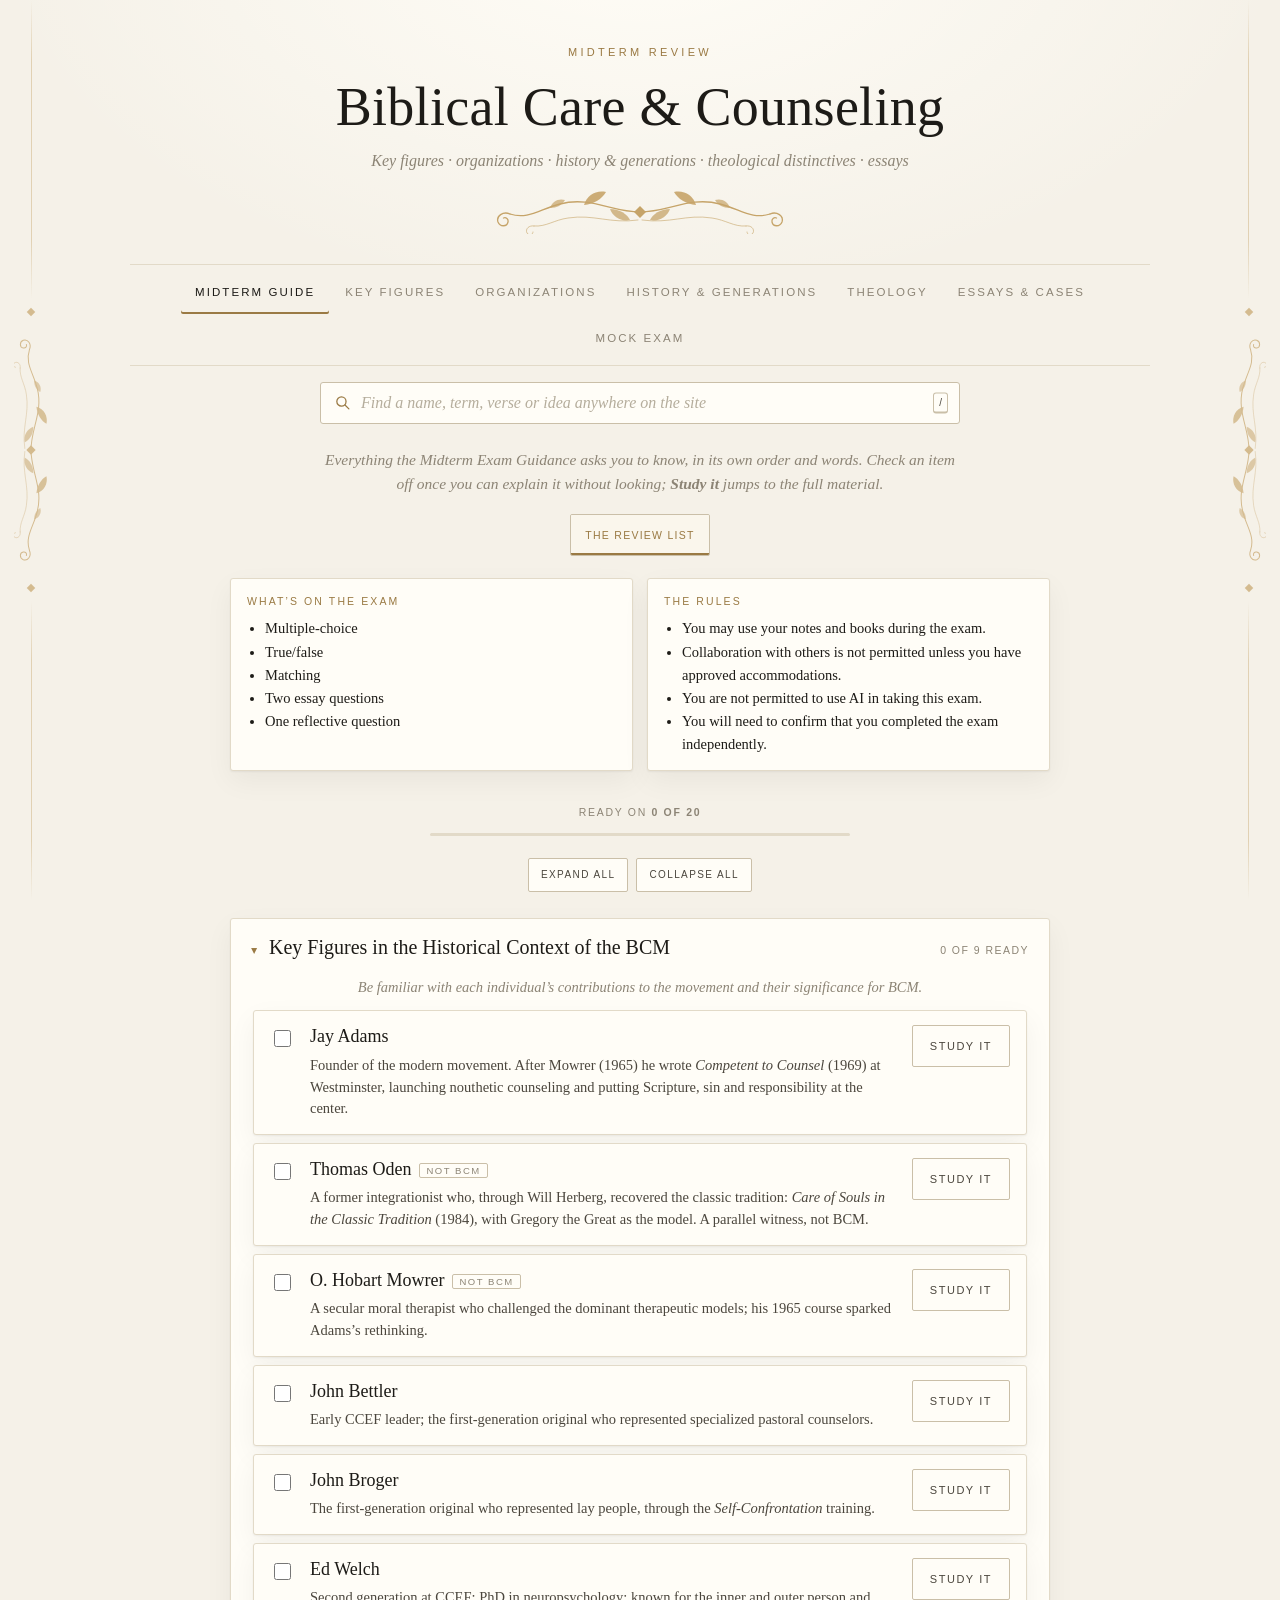
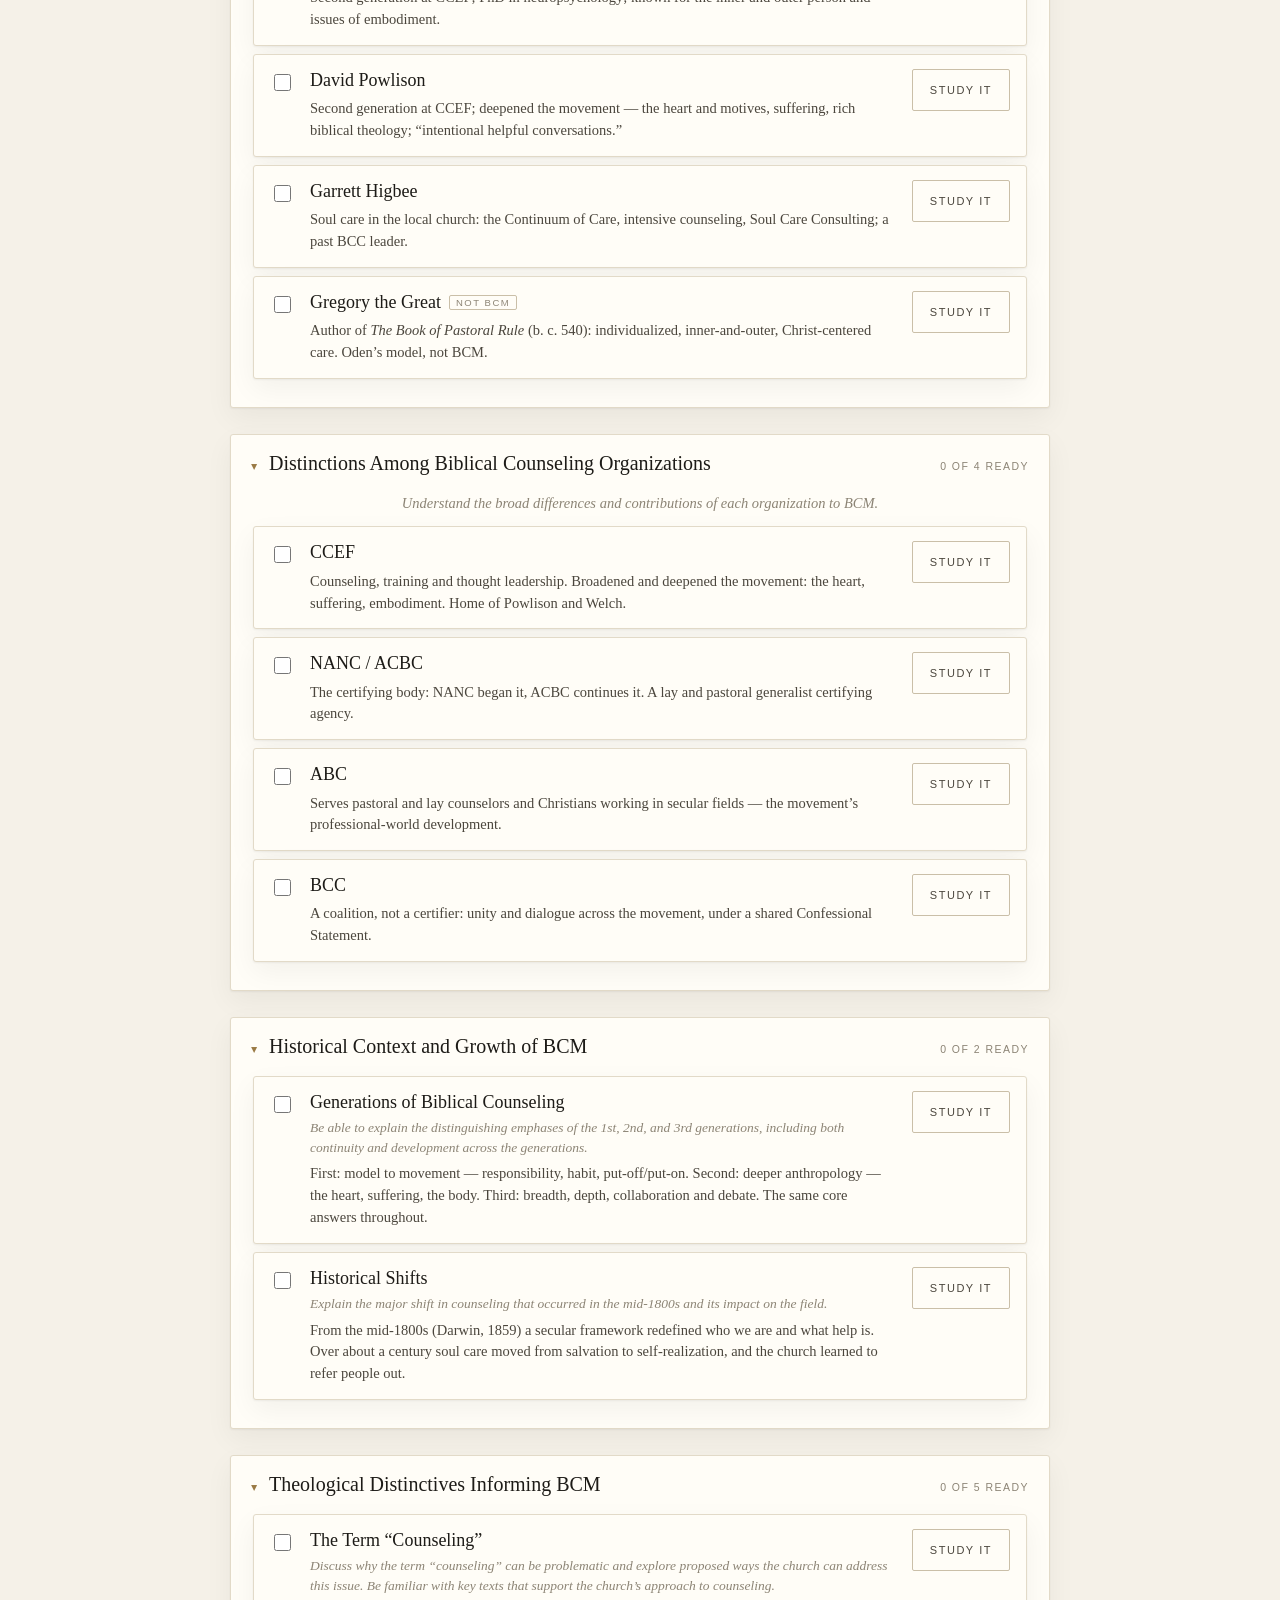
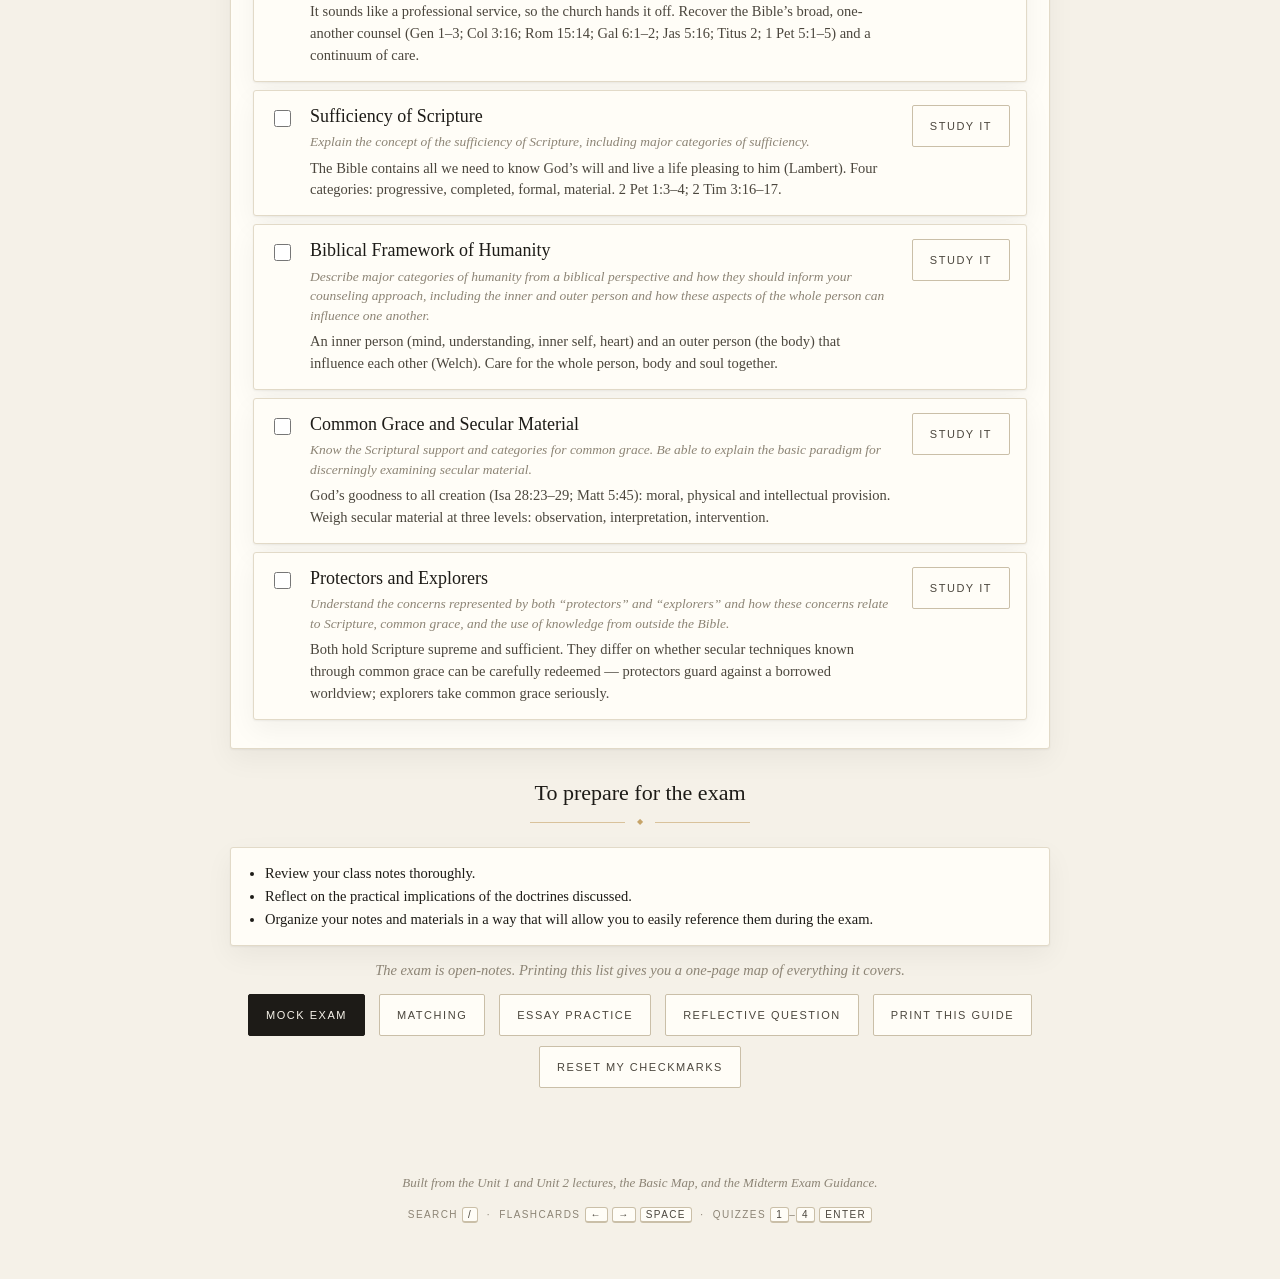
==== commit f50723d1: "Collapsible sections, pinned tab bar, site-wide search, back to top, reset checkmarks Long pages fol" ====
--- a/index.html
+++ b/index.html
@@ -406,7 +406,66 @@
 .flashhit{outline:2px solid var(--gold);outline-offset:3px;transition:outline-color 1.2s}
 @media (max-width:640px){ .gtop{grid-template-columns:1fr} .gitem{grid-template-columns:auto 1fr} .gitem .btn{grid-column:2;justify-self:start} }
 
+/* ---------- collapsible sections ---------- */
+details.fold{background:var(--surface);border:1px solid var(--line);border-radius:3px;box-shadow:var(--shadow);margin:0 auto 12px;max-width:820px}
+details.fold.wide{max-width:none}
+details.fold > summary{cursor:pointer;list-style:none;display:flex;align-items:baseline;gap:12px;padding:15px 20px;font-family:var(--serif);font-size:20px;line-height:1.3;border-radius:3px}
+details.fold > summary::-webkit-details-marker{display:none}
+details.fold > summary::before{content:"\25B8";font-size:12px;color:var(--gold);transition:transform .2s;flex:0 0 auto;display:inline-block;transform:translateY(-2px)}
+details.fold[open] > summary::before{transform:rotate(90deg)}
+details.fold > summary:hover{background:var(--surface-2)}
+details.fold > summary .meta{margin-left:auto;font-family:var(--sans);font-size:10.5px;letter-spacing:.14em;text-transform:uppercase;color:var(--muted);white-space:nowrap}
+details.fold > .fold-body{padding:2px 22px 20px}
+details.fold > .fold-body .note-sec{margin-bottom:0}
+.foldbar{display:flex;justify-content:center;gap:8px;margin:0 0 16px;flex-wrap:wrap}
+.btn.sm{padding:7px 12px;min-height:34px;font-size:10px}
+.pcard details.more{margin-top:10px;border-top:1px solid var(--line);padding-top:8px}
+.pcard details.more > summary{cursor:pointer;list-style:none;font-family:var(--sans);font-size:10.5px;letter-spacing:.16em;text-transform:uppercase;color:var(--gold);padding:4px 0}
+.pcard details.more > summary::-webkit-details-marker{display:none}
+.pcard details.more > summary::after{content:"  \25BE"}
+.pcard details.more[open] > summary::after{content:"  \25B4"}
+.pcard .line{margin-top:10px;font-size:14.5px;line-height:1.5;color:var(--ink)}
+.pcard details.more ul{margin-top:6px}
+
+/* ---------- pinned tab bar, swipeable on phones ---------- */
+.topics{position:sticky;top:0;z-index:20;background:var(--bg)}
+@media (max-width:760px){
+  .topics{flex-wrap:nowrap;justify-content:flex-start;overflow-x:auto;-webkit-overflow-scrolling:touch;scrollbar-width:none;padding:3px 0}
+  .topics::-webkit-scrollbar{display:none}
+  .topic-btn{flex:0 0 auto;white-space:nowrap;padding:12px 12px}
+}
+
+/* jump targets stop just below the pinned tab bar */
+.pcard,details.fold,details.outline,.gitem,.rule,.tl .ev,.tblwrap,.findrow{scroll-margin-top:76px}
+
+/* ---------- back to top ---------- */
+.totop{position:fixed;right:18px;bottom:18px;z-index:30;width:46px;height:46px;border-radius:50%;border:1px solid var(--line-strong);background:var(--surface);color:var(--gold);box-shadow:0 6px 18px rgba(29,27,23,.12);cursor:pointer;font-size:17px;line-height:1;display:grid;place-items:center;opacity:0;pointer-events:none;transition:opacity .2s}
+.totop.show{opacity:1;pointer-events:auto}
+.totop:hover{border-color:var(--gold)}
+
+/* ---------- search ---------- */
+.findrow{max-width:640px;margin:16px auto 0;position:relative}
+.findrow input{width:100%;font-family:var(--serif);font-size:16px;padding:11px 44px 11px 40px;border:1px solid var(--line-strong);border-radius:3px;color:var(--ink);
+  background:var(--surface) url("data:image/svg+xml;charset=utf8,%3Csvg xmlns='http://www.w3.org/2000/svg' viewBox='0 0 24 24' fill='none' stroke='%239a7a44' stroke-width='1.8' stroke-linecap='round'%3E%3Ccircle cx='10.5' cy='10.5' r='6.5'/%3E%3Cpath d='M15.5 15.5 21 21'/%3E%3C/svg%3E") no-repeat 13px center;background-size:17px}
+.findrow input::placeholder{font-style:italic;color:#b5ad9c}
+.findrow input:focus{outline:2px solid var(--gold);outline-offset:1px}
+.findrow kbd{position:absolute;right:12px;top:50%;transform:translateY(-50%)}
+.findres{position:absolute;left:0;right:0;top:calc(100% + 4px);z-index:25;background:var(--surface);border:1px solid var(--line-strong);border-radius:3px;box-shadow:0 14px 36px rgba(29,27,23,.16);max-height:min(62vh,540px);overflow:auto;text-align:left}
+.findres a{display:block;padding:10px 14px;border-bottom:1px solid var(--line);text-decoration:none;color:var(--ink);cursor:pointer}
+.findres a:last-child{border-bottom:0}
+.findres a:hover,.findres a.on{background:var(--surface-2)}
+.findres .ft{font-family:var(--serif);font-size:15.5px}
+.findres .fw{font-family:var(--sans);font-size:9.5px;letter-spacing:.16em;text-transform:uppercase;color:var(--gold);margin-left:8px;white-space:nowrap}
+.findres .fs{display:block;font-size:13.5px;color:var(--ink-soft);margin-top:3px;line-height:1.45}
+.findres mark{background:rgba(198,164,105,.38);color:inherit;padding:0 1px;border-radius:1px}
+.findres .none{padding:14px;color:var(--muted);font-style:italic;font-size:14px}
+.findres .more{padding:9px 14px;font-family:var(--sans);font-size:10.5px;letter-spacing:.14em;text-transform:uppercase;color:var(--muted)}
+@media (max-width:640px){ .findrow kbd{display:none} .findrow input{padding-right:14px} }
+
 @media print{
+  .findrow,.totop,.foldbar{display:none!important}
+  details.fold{box-shadow:none;break-inside:avoid}
+  .topics{position:static}
   .secnav,.filters,.practice textarea,.gitem .btn,.gitem input,.gprog .bar{display:none!important}
   details.outline{break-inside:avoid} details.outline .body{display:block}
   .gitem{grid-template-columns:1fr;box-shadow:none;break-inside:avoid;padding:8px 10px}
@@ -474,6 +533,12 @@
     <button class="topic-btn" role="tab" data-topic="exam"     aria-selected="false">Mock Exam</button>
   </nav>
 
+  <div class="findrow" role="search">
+    <input id="findBox" type="search" autocomplete="off" spellcheck="false" placeholder="Find a name, term, verse or idea anywhere on the site" aria-label="Search the whole review">
+    <kbd>/</kbd>
+    <div class="findres" id="findRes" hidden></div>
+  </div>
+
   <main>
 
     <!-- ================= MIDTERM GUIDE ================= -->
@@ -503,6 +568,7 @@
             <button type="button" data-pf="notbcm" aria-pressed="false">Not BCM</button>
           </div>
         </div>
+        <div class="foldbar" id="pFold"><button class="btn sm" type="button" data-fx="open">Expand all details</button><button class="btn sm" type="button" data-fx="close">Collapse all</button></div>
         <div class="pgrid" id="peopleGrid"></div>
       </div>
       <div class="panel" data-panel="people/cards" hidden>
@@ -611,10 +677,12 @@
 
   <footer>
     <p>Built from the Unit 1 and Unit 2 lectures, the Basic Map, and the Midterm Exam Guidance.</p>
-    <span class="keys">Flashcards <kbd>&larr;</kbd> <kbd>&rarr;</kbd> <kbd>Space</kbd> &nbsp;&middot;&nbsp; Quizzes <kbd>1</kbd>&ndash;<kbd>4</kbd> <kbd>Enter</kbd></span>
+    <span class="keys">Search <kbd>/</kbd> &nbsp;&middot;&nbsp; Flashcards <kbd>&larr;</kbd> <kbd>&rarr;</kbd> <kbd>Space</kbd> &nbsp;&middot;&nbsp; Quizzes <kbd>1</kbd>&ndash;<kbd>4</kbd> <kbd>Enter</kbd></span>
   </footer>
 
 </div>
+
+<button class="totop" type="button" id="toTop" aria-label="Back to top" title="Back to top">&#9650;</button>
 <script>
 (function(){
 "use strict";
@@ -1861,6 +1929,34 @@
 function divider(){ return '<div class="divider"><span>&#9670;</span></div>'; }
 function getJSON(k, dflt){ try{ var v = store.get(k); return v ? JSON.parse(v) : dflt; }catch(e){ return dflt; } }
 
+/* ---- collapsible sections: open/closed state is remembered per section ---- */
+function isOpen(id, dflt){ var s = store.get("fold:"+id); return s === null ? !!dflt : s === "1"; }
+function fold(id, title, body, o){
+  o = o || {};
+  return '<details class="fold'+(o.wide ? ' wide' : '')+'" data-fold="'+id+'"'+(isOpen(id, o.open) ? ' open' : '')+(o.anchor ? ' id="'+o.anchor+'"' : '')+'>'+
+    '<summary><span>'+title+'</span>'+(o.meta !== undefined ? '<span class="meta">'+o.meta+'</span>' : '')+'</summary>'+
+    '<div class="fold-body">'+body+'</div></details>';
+}
+function more(id, label, body){
+  return '<details class="more" data-fold="'+id+'"'+(isOpen(id, false) ? ' open' : '')+'><summary>'+label+'</summary>'+body+'</details>';
+}
+function foldBar(){ return '<div class="foldbar"><button class="btn sm" type="button" data-fx="open">Expand all</button><button class="btn sm" type="button" data-fx="close">Collapse all</button></div>'; }
+function wireFolds(root){
+  $$("details[data-fold]", root).forEach(function(d){
+    d.addEventListener("toggle", function(){ store.set("fold:"+d.getAttribute("data-fold"), d.open ? "1" : "0"); });
+  });
+  $$(".foldbar button[data-fx]", root).forEach(function(b){
+    b.addEventListener("click", function(){
+      var open = b.getAttribute("data-fx") === "open";
+      $$("details[data-fold], details.outline", root).forEach(function(d){
+        d.open = open;
+        if(d.getAttribute("data-fold")) store.set("fold:"+d.getAttribute("data-fold"), open ? "1" : "0");
+      });
+    });
+  });
+}
+function openAncestors(el){ for(var n = el; n && n.tagName; n = n.parentNode){ if(n.tagName === "DETAILS") n.open = true; } }
+
 /* ================================================================ midterm guide */
 function renderGuide(){
   var done = getJSON("guide", {}), total = 0;
@@ -1868,18 +1964,18 @@
   var html =
     '<div class="gtop"><div class="box"><h4>What’s on the exam</h4><ul>'+GUIDE.format.map(function(f){ return "<li>"+f+"</li>"; }).join("")+'</ul></div>'+
     '<div class="box"><h4>The rules</h4><ul>'+GUIDE.rules.map(function(r){ return "<li>"+r+"</li>"; }).join("")+'</ul></div></div>'+
-    '<div class="gprog"><span class="count" id="gCount"></span><div class="bar"><i id="gBar" style="width:0"></i></div></div>';
-  GUIDE.sections.forEach(function(s){
-    html += '<div class="gsec"><h2>'+s.h+'</h2>'+divider()+(s.ask ? '<p class="gask">'+s.ask+'</p>' : '');
-    s.items.forEach(function(it){
-      html += '<div class="gitem'+(done[it.id] ? " ok" : "")+'" data-gi="'+it.id+'">'+
+    '<div class="gprog"><span class="count" id="gCount"></span><div class="bar"><i id="gBar" style="width:0"></i></div></div>'+
+    '<div class="gsec">'+foldBar()+'</div>';
+  GUIDE.sections.forEach(function(s, si){
+    var body = (s.ask ? '<p class="gask">'+s.ask+'</p>' : '') + s.items.map(function(it){
+      return '<div class="gitem'+(done[it.id] ? " ok" : "")+'" data-gi="'+it.id+'" id="gi-'+it.id+'">'+
         '<input type="checkbox" aria-label="I can explain '+strip(it.t)+'" data-g="'+it.id+'"'+(done[it.id] ? " checked" : "")+'>'+
         '<div><div class="gt">'+it.t+(it.not ? '<span class="nb">not BCM</span>' : '')+'</div>'+
           (it.ask ? '<div class="gq">'+it.ask+'</div>' : '')+
           '<div class="gs">'+it.short+'</div></div>'+
         '<button class="btn" type="button" data-go="'+it.go+'"'+(it.a ? ' data-a="'+it.a+'"' : '')+'>Study it</button></div>';
-    });
-    html += '</div>';
+    }).join("");
+    html += '<div class="gsec">'+fold("guide-"+si, s.h, body, {open:true, meta:'<span data-gm="'+si+'"></span>'})+'</div>';
   });
   html += '<div class="gsec"><h2>To prepare for the exam</h2>'+divider()+
     '<div class="box"><ul>'+GUIDE.prep.map(function(p){ return "<li>"+p+"</li>"; }).join("")+'</ul></div>'+
@@ -1890,13 +1986,30 @@
       '<button class="btn" type="button" data-go="essays/practice">Essay practice</button>'+
       '<button class="btn" type="button" data-go="essays/practice" data-reflect="1">Reflective question</button>'+
       '<button class="btn" type="button" id="gPrint">Print this guide</button>'+
+      '<button class="btn" type="button" id="gReset">Reset my checkmarks</button>'+
     '</div></div>';
   $("#guideRoot").innerHTML = html;
+  wireFolds($("#guideRoot"));
   function progress(){
     var d = getJSON("guide", {}), n = Object.keys(d).filter(function(k){ return d[k]; }).length;
     $("#gCount").innerHTML = "Ready on <b>"+n+" of "+total+"</b>";
     $("#gBar").style.width = (n/total*100) + "%";
+    GUIDE.sections.forEach(function(s, si){
+      var k = s.items.filter(function(it){ return d[it.id]; }).length;
+      var m = $('#guideRoot [data-gm="'+si+'"]'); if(m) m.textContent = k + " of " + s.items.length + " ready";
+    });
   }
+  var resetArmed = null;
+  $("#gReset").addEventListener("click", function(){
+    var b = this;
+    if(!resetArmed){
+      b.textContent = "Tap again to clear all";
+      resetArmed = setTimeout(function(){ resetArmed = null; b.textContent = "Reset my checkmarks"; }, 4000);
+      return;
+    }
+    clearTimeout(resetArmed); resetArmed = null;
+    store.set("guide", "{}"); renderGuide();
+  });
   $$("#guideRoot input[data-g]").forEach(function(cb){
     cb.addEventListener("change", function(){
       var d = getJSON("guide", {}); d[cb.getAttribute("data-g")] = cb.checked; store.set("guide", JSON.stringify(d));
@@ -1921,6 +2034,9 @@
     var el = document.getElementById(anchor);
     if(!el && t === "people"){ setPeopleFilter("all"); el = document.getElementById(anchor); }
     if(!el) return;
+    openAncestors(el);
+    if(el.tagName === "DETAILS") el.open = true;
+    $$("details.more", el).forEach(function(d){ d.open = true; });
     el.scrollIntoView({behavior:"smooth", block:"start"});
     el.classList.add("flashhit"); setTimeout(function(){ el.classList.remove("flashhit"); }, 1800);
   }, 60);
@@ -1939,52 +2055,60 @@
     return '<article class="pcard" id="p-'+p.id+'">'+(p.guide ? '<span class="star">On the guide</span>' : '')+
       '<h3>'+p.name+'</h3>'+(p.yrs ? '<div class="yrs">'+p.yrs+'</div>' : '')+
       '<div><span class="tag'+(p.bcm ? '' : ' no')+'">'+p.gen+'</span></div>'+
-      '<ul>'+p.pts.map(function(x){ return "<li>"+x+"</li>"; }).join("")+'</ul>'+
+      '<p class="line">'+p.line+'</p>'+
       '<div class="why"><b>Why it matters</b>'+p.why+'</div>'+
-      (p.quote ? '<div class="q">“'+p.quote.t+'”<small>'+p.quote.s+'</small></div>' : '')+
+      more("pm-"+p.id, "Details ("+p.pts.length+")",
+        '<ul>'+p.pts.map(function(x){ return "<li>"+x+"</li>"; }).join("")+'</ul>'+
+        (p.quote ? '<div class="q">“'+p.quote.t+'”<small>'+p.quote.s+'</small></div>' : ''))+
     '</article>';
   }).join("");
+  wireFolds($("#peopleGrid"));
 }
 
 /* ================================================================ organizations */
 function renderOrgs(){
   var rows = [["Main role","role"],["Key people","people"],["Where it fits","when"],["Remember it as","mark"]];
-  var html = '<h2 class="h2">The four on the study guide</h2>'+divider()+
-    '<div class="pgrid">'+ORG_FOCUS.map(function(o){
+  var cards = '<div class="pgrid">'+ORG_FOCUS.map(function(o){
       return '<article class="pcard" id="o-'+o.id+'"><span class="star">On the guide</span><h3>'+o.abbr+'</h3><div class="yrs">'+o.name+'</div>'+
         '<div><span class="tag">'+o.role+'</span></div>'+
-        '<ul>'+o.does.map(function(x){ return "<li>"+x+"</li>"; }).join("")+'</ul>'+
         '<div class="why"><b>Remember it as</b>'+o.mark+'</div>'+
-        '<div class="q">'+o.roots+'<small>'+o.people+'</small></div></article>';
-    }).join("")+'</div>'+
-    '<h2 class="h2">Side by side</h2>'+divider()+
-    '<div class="tblwrap"><table class="tbl"><thead><tr><th></th>'+ORG_FOCUS.map(function(o){ return "<th>"+o.abbr+"</th>"; }).join("")+'</tr></thead><tbody>'+
+        more("om-"+o.id, "What it does",
+          '<ul>'+o.does.map(function(x){ return "<li>"+x+"</li>"; }).join("")+'</ul>'+
+          '<div class="q">'+o.roots+'<small>'+o.people+'</small></div>')+
+        '</article>';
+    }).join("")+'</div>';
+  var table = '<div class="tblwrap"><table class="tbl"><thead><tr><th></th>'+ORG_FOCUS.map(function(o){ return "<th>"+o.abbr+"</th>"; }).join("")+'</tr></thead><tbody>'+
     rows.map(function(r){ return '<tr><td class="head">'+r[0]+'</td>'+ORG_FOCUS.map(function(o){ return '<td class="sm">'+o[r[1]]+'</td>'; }).join("")+'</tr>'; }).join("")+
     '</tbody></table></div>'+
-    '<p class="note">Think in roles: CCEF deepens, ACBC certifies, ABC bridges to the professional world, BCC gathers everyone to the table.</p>'+
-    '<h2 class="h2">The wider landscape</h2>'+divider()+
-    '<div class="rules">'+ORG_OTHER.map(function(o){ return '<div class="rule"><h4>'+o.role+'</h4><p><b>'+o.abbr+'</b></p><p class="ex">'+o.d+'</p></div>'; }).join("")+'</div>';
-  $("#orgChart").innerHTML = html;
+    '<p class="note">Think in roles: CCEF deepens, ACBC certifies, ABC bridges to the professional world, BCC gathers everyone to the table.</p>';
+  var wider = '<div class="rules">'+ORG_OTHER.map(function(o, i){ return '<div class="rule" id="oo-'+i+'"><h4>'+o.role+'</h4><p><b>'+o.abbr+'</b></p><p class="ex">'+o.d+'</p></div>'; }).join("")+'</div>';
+  $("#orgChart").innerHTML = foldBar()+
+    fold("org-four", "The four on the study guide", cards, {open:true, wide:true, meta:"CCEF · ACBC · ABC · BCC"})+
+    fold("org-side", "Side by side", table, {open:true, wide:true})+
+    fold("org-wider", "The wider landscape", wider, {open:false, wide:true, meta:ORG_OTHER.length+" more"});
+  wireFolds($("#orgChart"));
 }
 
 /* ================================================================ history */
 function renderStory(){
-  var html = '<div class="tblwrap" style="max-width:900px;margin:0 auto 30px"><table class="tbl"><thead><tr><th>The four questions</th>'+
+  var table = '<div class="tblwrap"><table class="tbl"><thead><tr><th>The four questions</th>'+
     FRAMES.map(function(f){ return "<th>"+f.name+"</th>"; }).join("")+'</tr></thead><tbody>'+
     FOUR_Q.map(function(q, i){ return '<tr><td class="head">'+q+'</td>'+FRAMES.map(function(f){ return '<td class="sm">'+f.a[i]+'</td>'; }).join("")+'</tr>'; }).join("")+
     '</tbody></table></div>';
-  html += STORY.map(function(s){ return '<div class="note-sec"><h2>'+s.h+'</h2>'+divider()+s.body+'</div>'; }).join("");
-  $("#histStory").innerHTML = html;
+  $("#histStory").innerHTML = foldBar()+
+    fold("st-q", "The four questions, three ways", table, {open:true, wide:true})+
+    STORY.map(function(s, i){ return fold("st-"+i, s.h, '<div class="note-sec">'+s.body+'</div>', {open:i === 0, anchor:"st-"+i}); }).join("");
+  wireFolds($("#histStory"));
 }
 function renderTimeline(){
-  $("#histTimeline").innerHTML = '<div class="tl">'+TIMELINE.map(function(e){
+  $("#histTimeline").innerHTML = '<div class="tl">'+TIMELINE.map(function(e, i){
     if(e.era) return '<div class="era">'+e.era+'</div>';
-    return '<div class="ev'+(e.big ? " big" : "")+'"><div class="y">'+e.y+'</div><div class="t">'+e.t+'<span>'+e.s+'</span></div></div>';
+    return '<div class="ev'+(e.big ? " big" : "")+'" id="tl-'+i+'"><div class="y">'+e.y+'</div><div class="t">'+e.t+'<span>'+e.s+'</span></div></div>';
   }).join("")+'</div>';
 }
 function renderGens(){
   var rows = [["Dates (Basic Map)","dates"],["Dates (lecture)","lect"],["Key figures","who"],["Focus","focus"],["Secondary issues","marks"],["Organizations and growth","orgs"]];
-  var html = '<div class="tblwrap"><table class="tbl"><thead><tr><th></th>'+GENS.map(function(g){ return "<th>"+g.n+" generation</th>"; }).join("")+'</tr></thead><tbody>'+
+  var html = '<div class="tblwrap" id="gens-table"><table class="tbl"><thead><tr><th></th>'+GENS.map(function(g){ return "<th>"+g.n+" generation</th>"; }).join("")+'</tr></thead><tbody>'+
     rows.map(function(r){
       return '<tr><td class="head">'+r[0]+'</td>'+GENS.map(function(g){
         var v = g[r[1]];
@@ -1992,25 +2116,34 @@
       }).join("")+'</tr>';
     }).join("")+'</tbody></table></div>'+
     '<p class="note">The lecture slides and the Basic Map date the generations differently. Both are here; the Map is allowed during the exam, and it stresses that generations are broad phases, not rigid bins.</p>'+
-    '<div class="note-sec" style="margin-top:26px"><div class="boxrow"><div class="box"><h4>Continuity</h4><ul>'+GEN_CONTINUITY.map(function(x){ return "<li>"+x+"</li>"; }).join("")+'</ul></div>'+
-    '<div class="box"><h4>Development</h4><ul>'+GEN_DEVELOPMENT.map(function(x){ return "<li>"+x+"</li>"; }).join("")+'</ul></div></div>'+
-    '<h3 style="text-align:center">Where it may grow next</h3><div class="chips">'+FUTURE.map(function(f){ return '<span class="chip">'+f+'</span>'; }).join("")+'</div></div>';
+    '<div style="margin-top:22px">'+
+    fold("gens-cd", "Continuity and development", '<div class="boxrow"><div class="box"><h4>Continuity</h4><ul>'+GEN_CONTINUITY.map(function(x){ return "<li>"+x+"</li>"; }).join("")+'</ul></div>'+
+      '<div class="box"><h4>Development</h4><ul>'+GEN_DEVELOPMENT.map(function(x){ return "<li>"+x+"</li>"; }).join("")+'</ul></div></div>', {open:true})+
+    fold("gens-next", "Where it may grow next", '<div class="chips">'+FUTURE.map(function(f){ return '<span class="chip">'+f+'</span>'; }).join("")+'</div>', {open:false, meta:FUTURE.length+" areas"})+
+    '</div>';
   $("#histGens").innerHTML = html;
+  wireFolds($("#histGens"));
 }
 
 /* ================================================================ theology */
 function renderTheoNotes(){
   $("#theoNotes").innerHTML = '<div class="secnav">'+THEO.map(function(s){ return '<a href="#theo-'+s.id+'" data-a="theo-'+s.id+'">'+s.h.replace(/“|”/g,"")+'</a>'; }).join("")+'</div>'+
-    THEO.map(function(s){ return '<div class="note-sec" id="theo-'+s.id+'"><h2>'+s.h+'</h2>'+divider()+s.body+'</div>'; }).join("");
+    foldBar()+
+    THEO.map(function(s, i){ return fold("theo-"+s.id, s.h, '<div class="note-sec">'+s.body+'</div>', {open:i === 0, anchor:"theo-"+s.id}); }).join("");
+  wireFolds($("#theoNotes"));
   $$("#theoNotes .secnav a").forEach(function(a){
-    a.addEventListener("click", function(e){ e.preventDefault(); var el = document.getElementById(a.getAttribute("data-a")); if(el) el.scrollIntoView({behavior:"smooth", block:"start"}); });
+    a.addEventListener("click", function(e){
+      e.preventDefault();
+      var el = document.getElementById(a.getAttribute("data-a"));
+      if(el){ el.open = true; el.scrollIntoView({behavior:"smooth", block:"start"}); }
+    });
   });
 }
 
 /* ================================================================ essays */
 function renderOutlines(){
-  var html = ESSAYS.map(function(es){
-    return '<details class="outline"><summary>'+es.q+'</summary><div class="body">'+
+  var html = foldBar() + ESSAYS.map(function(es){
+    return '<details class="outline" id="es-'+es.id+'"><summary>'+es.q+'</summary><div class="body">'+
       '<h4>A thesis to build on</h4><p>'+es.thesis+'</p>'+
       '<h4>Points to hit</h4><ul>'+es.pts.map(function(p){ return "<li>"+p+"</li>"; }).join("")+'</ul>'+
       '<h4>Make it stand out</h4><p>'+es.tip+'</p></div></details>';
@@ -2019,6 +2152,7 @@
     '<p style="text-align:center;color:var(--ink-soft)">The guidance says to reflect on the practical implications of the doctrines. Prompts to rehearse:</p><ul>'+
     REFLECT.map(function(r){ return "<li>"+r+"</li>"; }).join("")+'</ul></div>';
   $("#essayOutlines").innerHTML = html;
+  wireFolds($("#essayOutlines"));
 }
 var practiceKey = store.get("practice") || "e:gens", practiceTimer = null, practiceBuilt = false;
 var REFLECT_CHECKS = ["Name the doctrine or idea precisely.","Tie it to a Scripture text or a lecture source.","Apply it to a real person or case (Carl, Harold, Catherine…).","Say what it changes in how you would actually care for someone."];
@@ -2082,12 +2216,14 @@
   tick(); practiceTimer = setInterval(tick, 1000);
 }
 function renderCases(){
-  $("#essayCases").innerHTML = CASES.map(function(c){
-    return '<div class="casecard"><h3>'+c.name+'</h3><div class="src">'+c.src+'</div><p>'+c.story+'</p>'+
+  $("#essayCases").innerHTML = foldBar() + CASES.map(function(c, i){
+    var body = '<div class="casecard" style="box-shadow:none;border:0;padding:0;margin:0"><p>'+c.story+'</p>'+
       '<ul class="asks">'+c.asks.map(function(a){ return "<li>"+a+"</li>"; }).join("")+'</ul>'+
       '<details class="outline" style="margin:12px 0 0;box-shadow:none"><summary style="font-size:15.5px">Angles from the lectures</summary><div class="body">'+
       '<ul>'+c.angles.map(function(a){ return "<li>"+a+"</li>"; }).join("")+'</ul></div></details></div>';
+    return fold("case-"+i, c.name, body, {open:i === 0, anchor:"case-"+i, meta:c.src});
   }).join("");
+  wireFolds($("#essayCases"));
 }
 
 /* ================================================================ mock exam */
@@ -2177,6 +2313,7 @@
   $$(".topic").forEach(function(s){ s.hidden = (s.id !== "topic-"+id); });
   showMode(id, currentMode[id]);
   store.set("topic", id);
+  if(typeof centerActiveTab === "function") centerActiveTab();
 }
 $$(".topic-btn").forEach(function(b){
   b.addEventListener("click", function(){ showTopic(b.getAttribute("data-topic")); window.scrollTo({top:$(".topics").offsetTop - 8, behavior:"smooth"}); });
@@ -2190,10 +2327,116 @@
 document.addEventListener("keydown", function(e){
   var t = e.target, tag = (t && t.tagName) || "";
   if(/INPUT|TEXTAREA|SELECT/.test(tag)) return;
+  if(e.key === "/"){ e.preventDefault(); window.scrollTo({top:0, behavior:"smooth"}); findBox.focus(); return; }
   if(tag === "BUTTON" && (e.key === " " || e.key === "Enter")) return;
   var h = KEYS[currentTopic+"/"+currentMode[currentTopic]];
   if(h && h(e)) e.preventDefault();
 });
+
+wireFolds($('[data-panel="people/chart"] #pFold').parentNode);
+
+/* ================================================================ search */
+function norm(s){ return strip(s).normalize("NFD").replace(/[̀-ͯ]/g, "").toLowerCase(); }
+function escH(s){ return String(s).replace(/&/g,"&amp;").replace(/</g,"&lt;").replace(/>/g,"&gt;"); }
+function plain(s){ return strip(String(s)).replace(/&amp;/g,"&").replace(/&nbsp;|&middot;/g," ").replace(/&[a-z]+;/g,"").replace(/\s+/g," ").trim(); }
+var INDEX = [];
+function addIdx(title, where, text, go, a){ var t = plain(title), x = plain(text); INDEX.push({title:t, where:where, text:x, nt:norm(t), nx:norm(x), go:go, a:a || null}); }
+GUIDE.sections.forEach(function(s){ s.items.forEach(function(it){ addIdx(it.t, "Midterm Guide", (it.ask || "")+" "+it.short, "guide/overview", "gi-"+it.id); }); });
+PEOPLE.forEach(function(p){ addIdx(p.name, "Key Figures", [p.line, p.gen, p.why, p.pts.join(" "), p.quote ? p.quote.t+" — "+p.quote.s : ""].join(" "), "people/chart", "p-"+p.id); });
+ORG_FOCUS.forEach(function(o){ addIdx(o.abbr+" — "+o.name, "Organizations", [o.mark, o.role, o.does.join(" "), o.roots, o.people, o.when].join(" "), "orgs/chart", "o-"+o.id); });
+ORG_OTHER.forEach(function(o, i){ addIdx(o.abbr, "Organizations", o.role+". "+o.d, "orgs/chart", "oo-"+i); });
+STORY.forEach(function(s, i){ addIdx(s.h, "History", s.body, "history/story", "st-"+i); });
+TIMELINE.forEach(function(e, i){ if(e.y) addIdx(e.y+" · "+e.t, "Timeline", e.s, "history/timeline", "tl-"+i); });
+GENS.forEach(function(g){ addIdx(g.n+" generation", "Generations", [g.dates+" (lecture: "+g.lect+")", g.who, g.focus, g.marks.join(" "), g.orgs].join(" "), "history/gens", "gens-table"); });
+THEO.forEach(function(s){ addIdx(s.h, "Theology", s.body, "theology/notes", "theo-"+s.id); });
+TERMS.forEach(function(t){ addIdx(t[0], "Term", t[1], "theology/notes", null); });
+VERSES.forEach(function(v){ addIdx(v[0], "Key passage", v[1], "theology/notes", null); });
+ESSAYS.forEach(function(e){ addIdx(e.q, "Essay outline", [e.thesis, e.pts.join(" "), e.tip].join(" "), "essays/outlines", "es-"+e.id); });
+CASES.forEach(function(c, i){ addIdx("Case: "+c.name, "Case study", [c.story, c.asks.join(" "), c.angles.join(" ")].join(" "), "essays/cases", "case-"+i); });
+
+function findIn(q){
+  var words = norm(q).split(/\s+/).filter(function(w){ return w.length > 0; });
+  if(!words.length) return {words:[], hits:[]};
+  var hits = [];
+  INDEX.forEach(function(e){
+    if(!words.every(function(w){ return e.nt.indexOf(w) >= 0 || e.nx.indexOf(w) >= 0; })) return;
+    var score = 0;
+    words.forEach(function(w){
+      if(e.nt.indexOf(w) === 0) score += 15; else if(e.nt.indexOf(w) > 0) score += 9;
+      score += Math.min(e.nx.split(w).length - 1, 5);
+    });
+    if(e.where === "Midterm Guide") score -= 1;          /* the full card outranks the guide's one-line summary */
+    hits.push({e:e, score:score});
+  });
+  hits.sort(function(a, b){ return b.score - a.score; });
+  return {words:words, hits:hits};
+}
+function mark(s, words){
+  var out = escH(s);
+  words.slice().sort(function(a, b){ return b.length - a.length; }).forEach(function(w){
+    var re = new RegExp("(" + w.replace(/[.*+?^${}()|[\]\\]/g, "\\$&") + ")", "ig");
+    out = out.replace(re, "<mark>$1</mark>");
+  });
+  return out.replace(/<mark>([^<]*)<mark>([^<]*)<\/mark>([^<]*)<\/mark>/g, "<mark>$1$2$3</mark>");
+}
+function snip(e, words){
+  var low = e.text.toLowerCase(), i = -1;
+  for(var k = 0; k < words.length && i < 0; k++) i = low.indexOf(words[k]);
+  if(i < 0) return mark(e.text.slice(0, 150) + (e.text.length > 150 ? "…" : ""), words);
+  var start = Math.max(0, i - 60), end = Math.min(e.text.length, i + 120);
+  while(start > 0 && e.text.charAt(start - 1) !== " ") start--;
+  return mark((start > 0 ? "…" : "") + e.text.slice(start, end) + (end < e.text.length ? "…" : ""), words);
+}
+var findBox = $("#findBox"), findRes = $("#findRes"), findHits = [], findOn = -1, findTimer = null;
+function renderFind(){
+  var r = findIn(findBox.value);
+  findHits = r.hits.slice(0, 30); findOn = -1;
+  if(!findBox.value.trim()){ findRes.hidden = true; return; }
+  if(!findHits.length){ findRes.innerHTML = '<div class="none">Nothing found for “'+escH(findBox.value.trim())+'”. Try one word, or a last name.</div>'; findRes.hidden = false; return; }
+  findRes.innerHTML = findHits.map(function(h, i){
+    return '<a data-i="'+i+'"><span class="ft">'+mark(h.e.title, r.words)+'</span><span class="fw">'+h.e.where+'</span><span class="fs">'+snip(h.e, r.words)+'</span></a>';
+  }).join("") + (r.hits.length > findHits.length ? '<div class="more">'+(r.hits.length - findHits.length)+' more — add a word to narrow it</div>' : '');
+  findRes.hidden = false;
+  $$("a[data-i]", findRes).forEach(function(a){
+    a.addEventListener("mousedown", function(ev){ ev.preventDefault(); });
+    a.addEventListener("click", function(){ openHit(parseInt(a.getAttribute("data-i"), 10)); });
+  });
+}
+function openHit(i){
+  var h = findHits[i]; if(!h) return;
+  findRes.hidden = true; findBox.blur();
+  goTo(h.e.go, h.e.a);
+}
+function moveFind(step){
+  var links = $$("a[data-i]", findRes); if(!links.length) return;
+  findOn = (findOn + step + links.length) % links.length;
+  links.forEach(function(a, i){ a.classList.toggle("on", i === findOn); });
+  links[findOn].scrollIntoView({block:"nearest"});
+}
+findBox.addEventListener("input", function(){ clearTimeout(findTimer); findTimer = setTimeout(renderFind, 90); });
+findBox.addEventListener("focus", function(){ if(findBox.value.trim()) renderFind(); });
+findBox.addEventListener("blur", function(){ setTimeout(function(){ findRes.hidden = true; }, 120); });
+findBox.addEventListener("keydown", function(e){
+  if(e.key === "ArrowDown"){ e.preventDefault(); moveFind(1); }
+  else if(e.key === "ArrowUp"){ e.preventDefault(); moveFind(-1); }
+  else if(e.key === "Enter"){ e.preventDefault(); openHit(findOn >= 0 ? findOn : 0); }
+  else if(e.key === "Escape"){ findBox.value = ""; findRes.hidden = true; findBox.blur(); }
+});
+
+/* ================================================================ back to top, print, tab bar */
+var toTop = $("#toTop");
+window.addEventListener("scroll", function(){ toTop.classList.toggle("show", window.pageYOffset > 700); }, {passive:true});
+toTop.addEventListener("click", function(){ window.scrollTo({top:0, behavior:"smooth"}); });
+var printClosed = [];
+window.addEventListener("beforeprint", function(){
+  printClosed = $$(".topic:not([hidden]) details").filter(function(d){ return !d.open; });
+  printClosed.forEach(function(d){ d.open = true; });
+});
+window.addEventListener("afterprint", function(){ printClosed.forEach(function(d){ d.open = false; }); printClosed = []; });
+function centerActiveTab(){
+  var bar = $(".topics"), b = $('.topic-btn[aria-selected="true"]');
+  if(bar && b && bar.scrollWidth > bar.clientWidth) bar.scrollLeft = b.offsetLeft - (bar.clientWidth - b.offsetWidth) / 2;
+}
 
 /* ---- come back to where you were ---- */
 (function(){
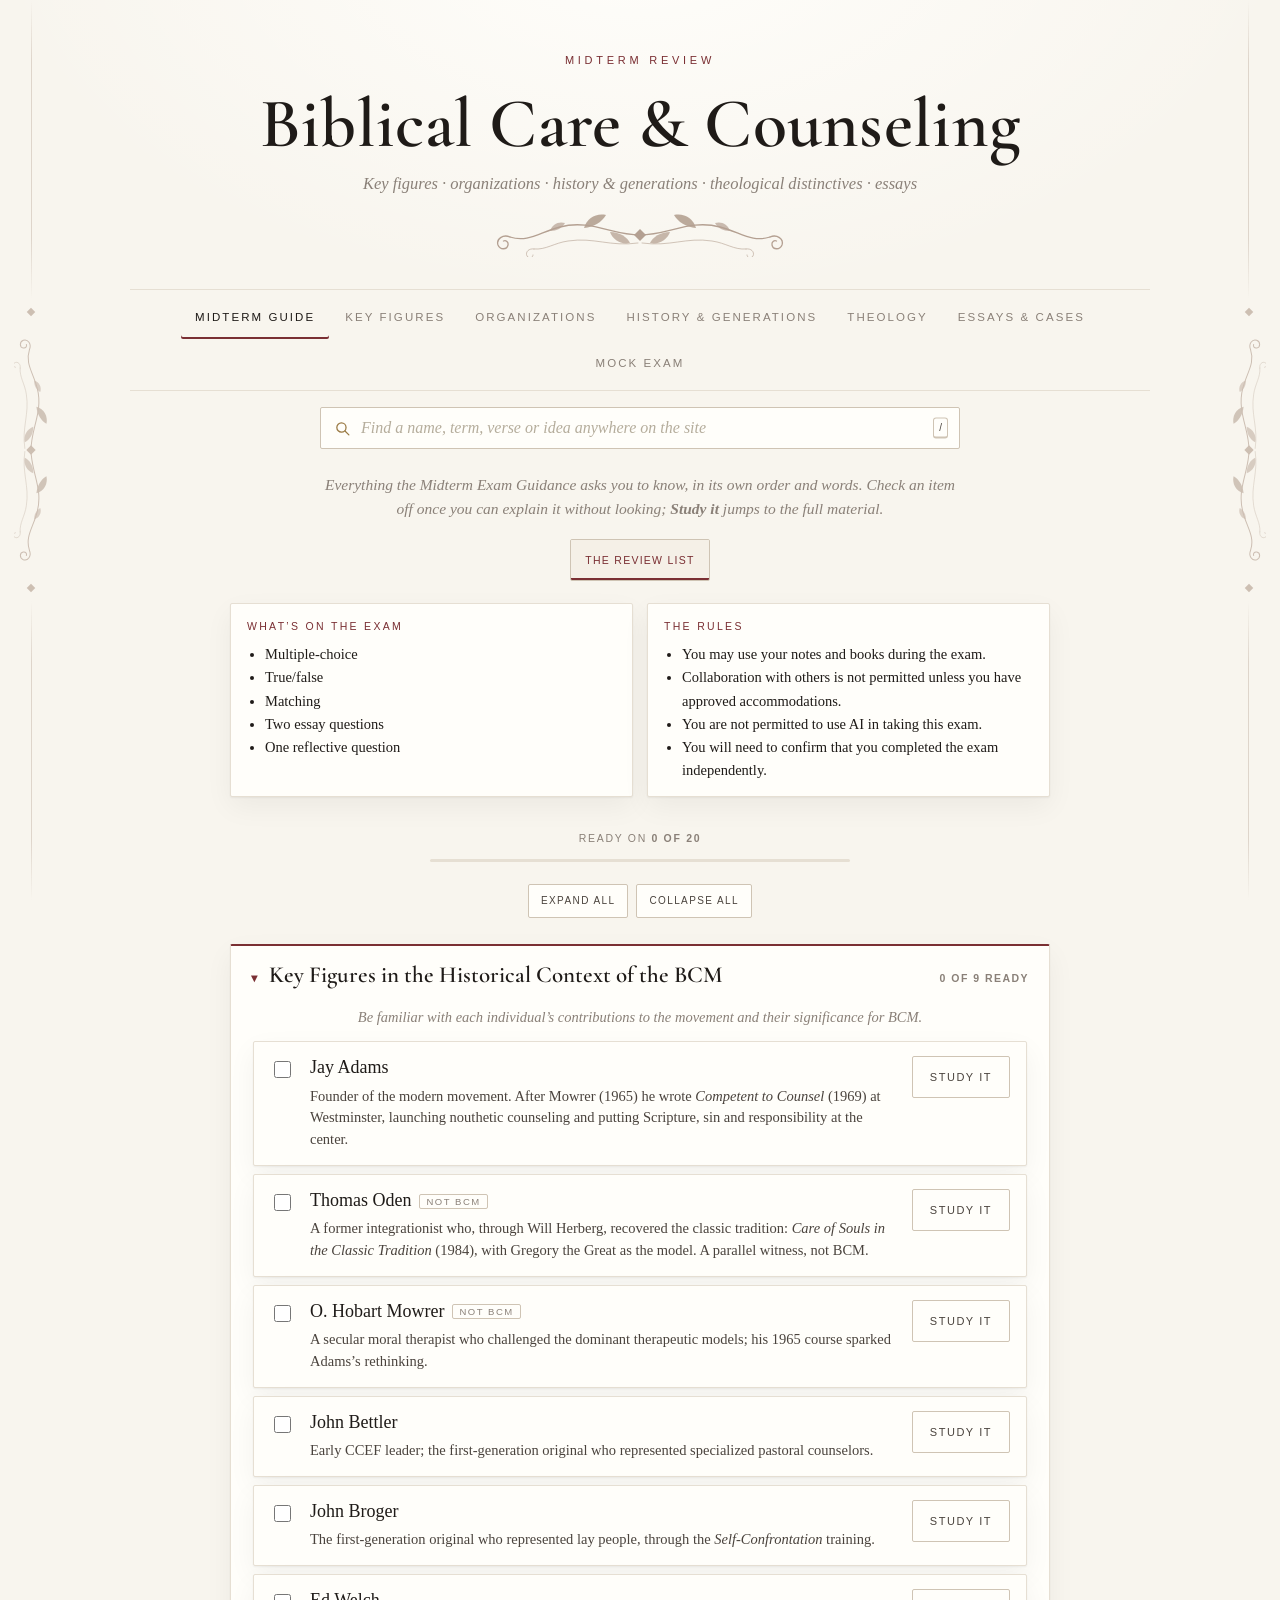
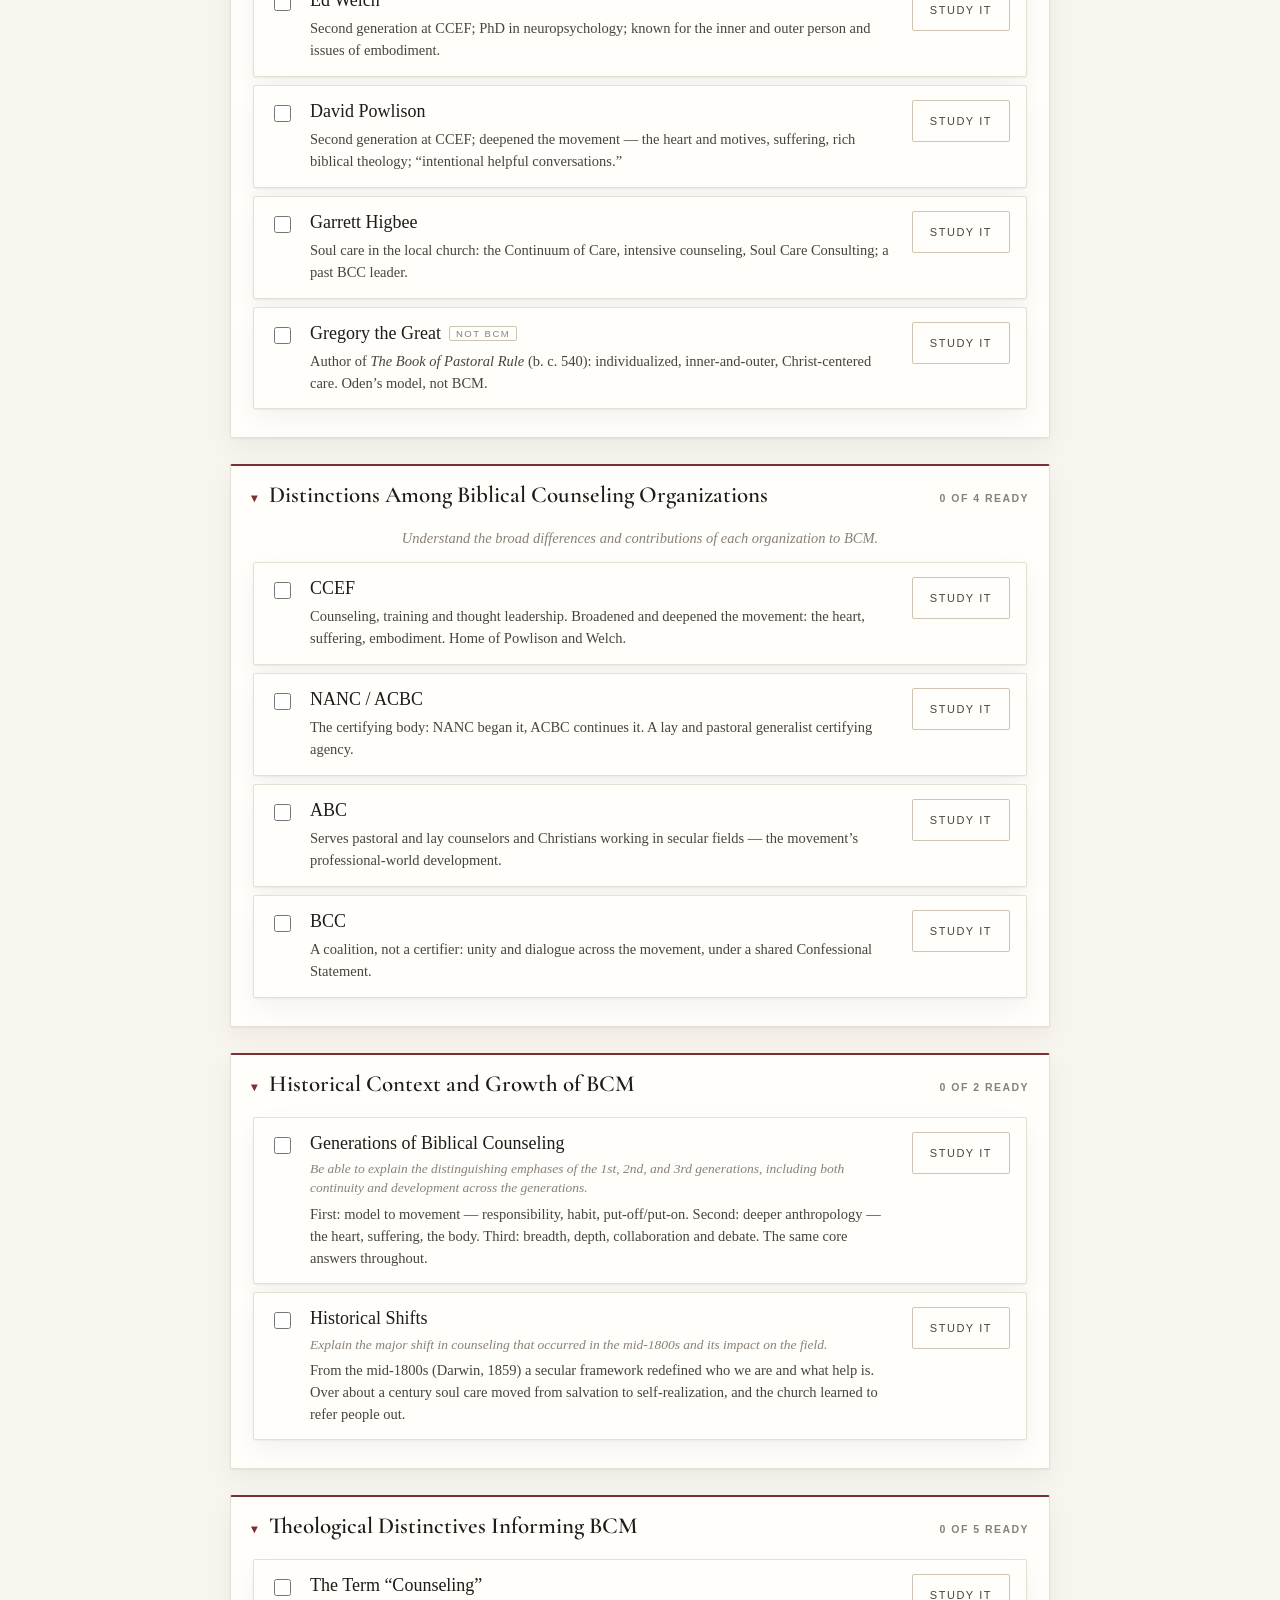
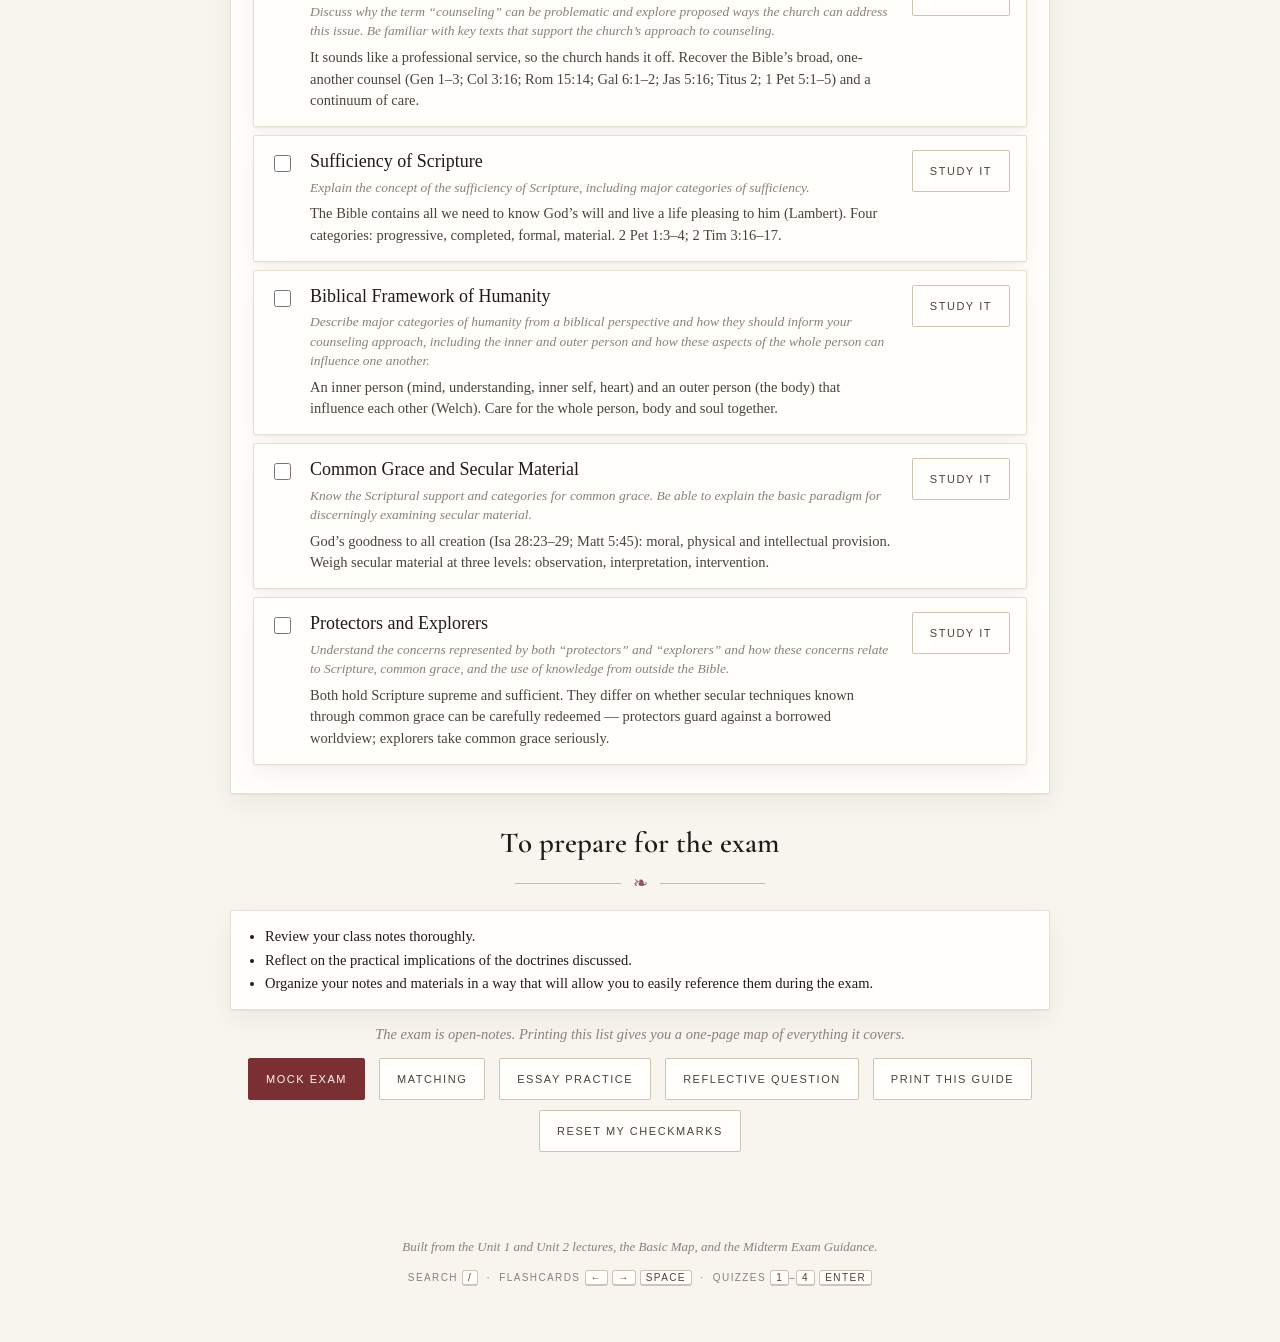
==== commit 12905970: "Edition theme: cream paper, oxblood accents, taupe ornaments, Cormorant headings, hedera dividers Lo" ====
--- a/index.html
+++ b/index.html
@@ -5,7 +5,10 @@
 <meta name="viewport" content="width=device-width, initial-scale=1">
 <title>Biblical Care &amp; Counseling &mdash; Midterm Review</title>
 <meta name="description" content="Midterm review for Biblical Care and Counseling: key figures, organizations, the history and generations of the biblical counseling movement, and the theological distinctives. Charts, flashcards, matching, quizzes and essay outlines.">
-<meta name="theme-color" content="#f5f1e8">
+<meta name="theme-color" content="#f8f5ee">
+<link rel="preconnect" href="https://fonts.googleapis.com">
+<link rel="preconnect" href="https://fonts.gstatic.com" crossorigin>
+<link href="https://fonts.googleapis.com/css2?family=Cormorant+Garamond:ital,wght@0,500;0,600;1,500&display=swap" rel="stylesheet">
 <link rel="icon" type="image/png" href="icon.png">
 <link rel="apple-touch-icon" href="icon.png">
 <meta property="og:type" content="website">
@@ -471,6 +474,72 @@
   .gitem{grid-template-columns:1fr;box-shadow:none;break-inside:avoid;padding:8px 10px}
   .gitem.ok{background:none}
 }
+
+/* ================= edition theme: cream paper, charcoal ink, oxblood accents =================
+   Loaded after the Greek base, so it only overrides. Ornaments go warm taupe;
+   oxblood is reserved for labels, active states, rules and buttons.               */
+:root{
+  --bg:#f8f5ee;
+  --surface:#fffefa;
+  --surface-2:#f5f0e7;
+  --ink:#1f1b18;
+  --ink-soft:#4a433d;
+  --muted:#8a8078;
+  --line:#e6dfd3;
+  --line-strong:#cfc4b4;
+  --gold:#7a2f33;
+  --gold-soft:#a99282;
+  --display:"Cormorant Garamond","Palatino Linotype",Palatino,Georgia,serif;
+}
+body{background-image:radial-gradient(900px 520px at 50% -8%,#fffefb 0%,rgba(255,254,251,0) 72%)}
+
+/* masthead */
+header{padding-block:52px 6px}
+.eyebrow{letter-spacing:.34em;margin-bottom:18px}
+h1{font-family:var(--display);font-weight:600;font-size:clamp(42px,7.4vw,70px);line-height:1.02;letter-spacing:.004em}
+.sub{font-size:16.5px;margin-top:12px}
+.orn{opacity:.85}
+
+/* headings in the display face */
+.h2,.note-sec h2,.gsec h2,.pcard h3,.casecard h3,details.fold > summary,details.outline summary,.prompt,.qtext,.result h3{font-family:var(--display)}
+.h2,.note-sec h2,.gsec h2{font-size:29px;font-weight:600;letter-spacing:.003em}
+.pcard h3{font-size:27px;font-weight:600;line-height:1.15}
+details.fold > summary{font-size:23px;font-weight:600}
+details.outline summary{font-size:20.5px;font-weight:600}
+.qtext{font-size:clamp(21px,3vw,25px);font-weight:500;line-height:1.4}
+.prompt{font-size:23px;font-weight:500}
+.note-sec h3,.box h4,.exam-tip b,.pcard .why b,.casecard .angles b,details.outline .body h4{letter-spacing:.22em}
+
+/* dividers: a hedera between two hairlines */
+.divider{max-width:250px;margin-top:8px}
+.divider span{font-size:0;line-height:0}
+.divider span::before{content:"\2767";font-size:18px;line-height:1;color:var(--gold);opacity:.8}
+
+/* a fine oxblood rule across the top of cards, like a bookplate */
+.pcard,.qcard,.result,.face,details.fold{border-top:2px solid var(--gold)}
+.pcard,.qcard,.result,details.fold,details.outline,.casecard,.box,.rule,.gitem{border-radius:2px}
+.pcard .tag{border-color:rgba(122,47,51,.35)}
+.pcard .tag.no{color:var(--muted);border-color:var(--line-strong)}
+.qtag{border-color:rgba(122,47,51,.35)}
+.pcard .q,.quote{border-left-color:var(--gold)}
+
+/* controls */
+.btn{border-radius:2px}
+.btn.primary{background:var(--gold);border-color:var(--gold);color:#fbf7f1}
+.btn.primary:hover{background:#5d2226;border-color:#5d2226;color:#fff}
+.seg{border-radius:2px}
+.tile.sel{box-shadow:0 0 0 2px rgba(122,47,51,.16)}
+.findres mark{background:rgba(122,47,51,.13)}
+.findrow input{border-radius:2px}
+.dots i.on{background:var(--gold)}
+.gprog .bar i,.progress i{background:var(--gold)}
+
+/* ornaments, softer */
+.rail .vine{opacity:.55}
+.rail .stem{opacity:.32}
+.rail .bead{opacity:.55}
+.card-corners .c{opacity:.6}
+.tl::before{opacity:.55}
 </style>
 </head>
 <body>
@@ -1713,7 +1782,7 @@
 /* ================================================================ decks */
 function peopleDeck(){
   return shuffle(PEOPLE).map(function(p){
-    return {front:'<div class="mid" style="font-family:var(--serif);letter-spacing:.02em;text-transform:none">'+p.name+'</div><div class="hint">'+(p.bcm ? "Biblical counseling" : "Not BCM")+'</div>',
+    return {front:'<div class="mid" style="font-family:var(--display);font-weight:600;letter-spacing:.01em;text-transform:none;font-size:clamp(28px,6vw,40px)">'+p.name+'</div><div class="hint">'+(p.bcm ? "Biblical counseling" : "Not BCM")+'</div>',
             back:'<div class="bname">'+p.name+'</div><div class="bsound" style="margin-top:12px">'+p.why+'</div><div class="btr" style="margin-top:10px">'+p.gen+'</div>'};
   });
 }
@@ -1723,14 +1792,14 @@
             back:'<div class="bname">'+o.abbr+' · '+o.role+'</div><div class="bsound" style="margin-top:12px">'+o.does.join(" ")+'</div><div class="btr" style="margin-top:10px">'+o.people+'</div>'};
   });
   var b = ORG_OTHER.map(function(o){
-    return {front:'<div class="mid" style="font-family:var(--serif);letter-spacing:.02em;text-transform:none;font-size:clamp(20px,4.6vw,28px)">'+o.abbr+'</div><div class="hint">'+o.role+'</div>',
+    return {front:'<div class="mid" style="font-family:var(--display);font-weight:600;letter-spacing:.01em;text-transform:none;font-size:clamp(24px,5vw,32px)">'+o.abbr+'</div><div class="hint">'+o.role+'</div>',
             back:'<div class="bname">'+o.abbr+'</div><div class="bsound" style="margin-top:12px">'+o.d+'</div>'};
   });
   return shuffle(a.concat(b));
 }
 function pairDeck(list){
   return shuffle(list).map(function(p){
-    return {front:'<div class="mid" style="font-family:var(--serif);letter-spacing:.01em;text-transform:none;font-size:clamp(19px,4.2vw,26px);line-height:1.35">'+p[0]+'</div>',
+    return {front:'<div class="mid" style="font-family:var(--display);font-weight:600;letter-spacing:.005em;text-transform:none;font-size:clamp(23px,4.6vw,30px);line-height:1.3">'+p[0]+'</div>',
             back:'<div class="bname">'+p[0]+'</div><div class="bsound" style="margin-top:12px">'+p[1]+'</div>'};
   });
 }
@@ -1884,7 +1953,7 @@
     var body = $(".qbody", root);
     var pct = qs.length ? Math.round(score / qs.length * 100) : 0, v = verdictFor(pct);
     var html = '<div class="result card-corners">'+CORNERS+'<div class="big">'+score+'/'+qs.length+'</div><div class="rsub">'+pct+' percent</div>'+
-      '<h3 style="font-family:var(--serif);font-weight:400;font-size:26px;margin:16px 0 0">'+v.t+'</h3><p class="verdict">'+v.a+'</p>';
+      '<h3 style="font-family:var(--display);font-weight:600;font-size:31px;margin:16px 0 0">'+v.t+'</h3><p class="verdict">'+v.a+'</p>';
     if(opts.showTopic){
       var rows = Object.keys(TOPIC_NAMES).map(function(tp){
         var mine = qs.filter(function(q){ return q.tp === tp; }); if(!mine.length) return "";
